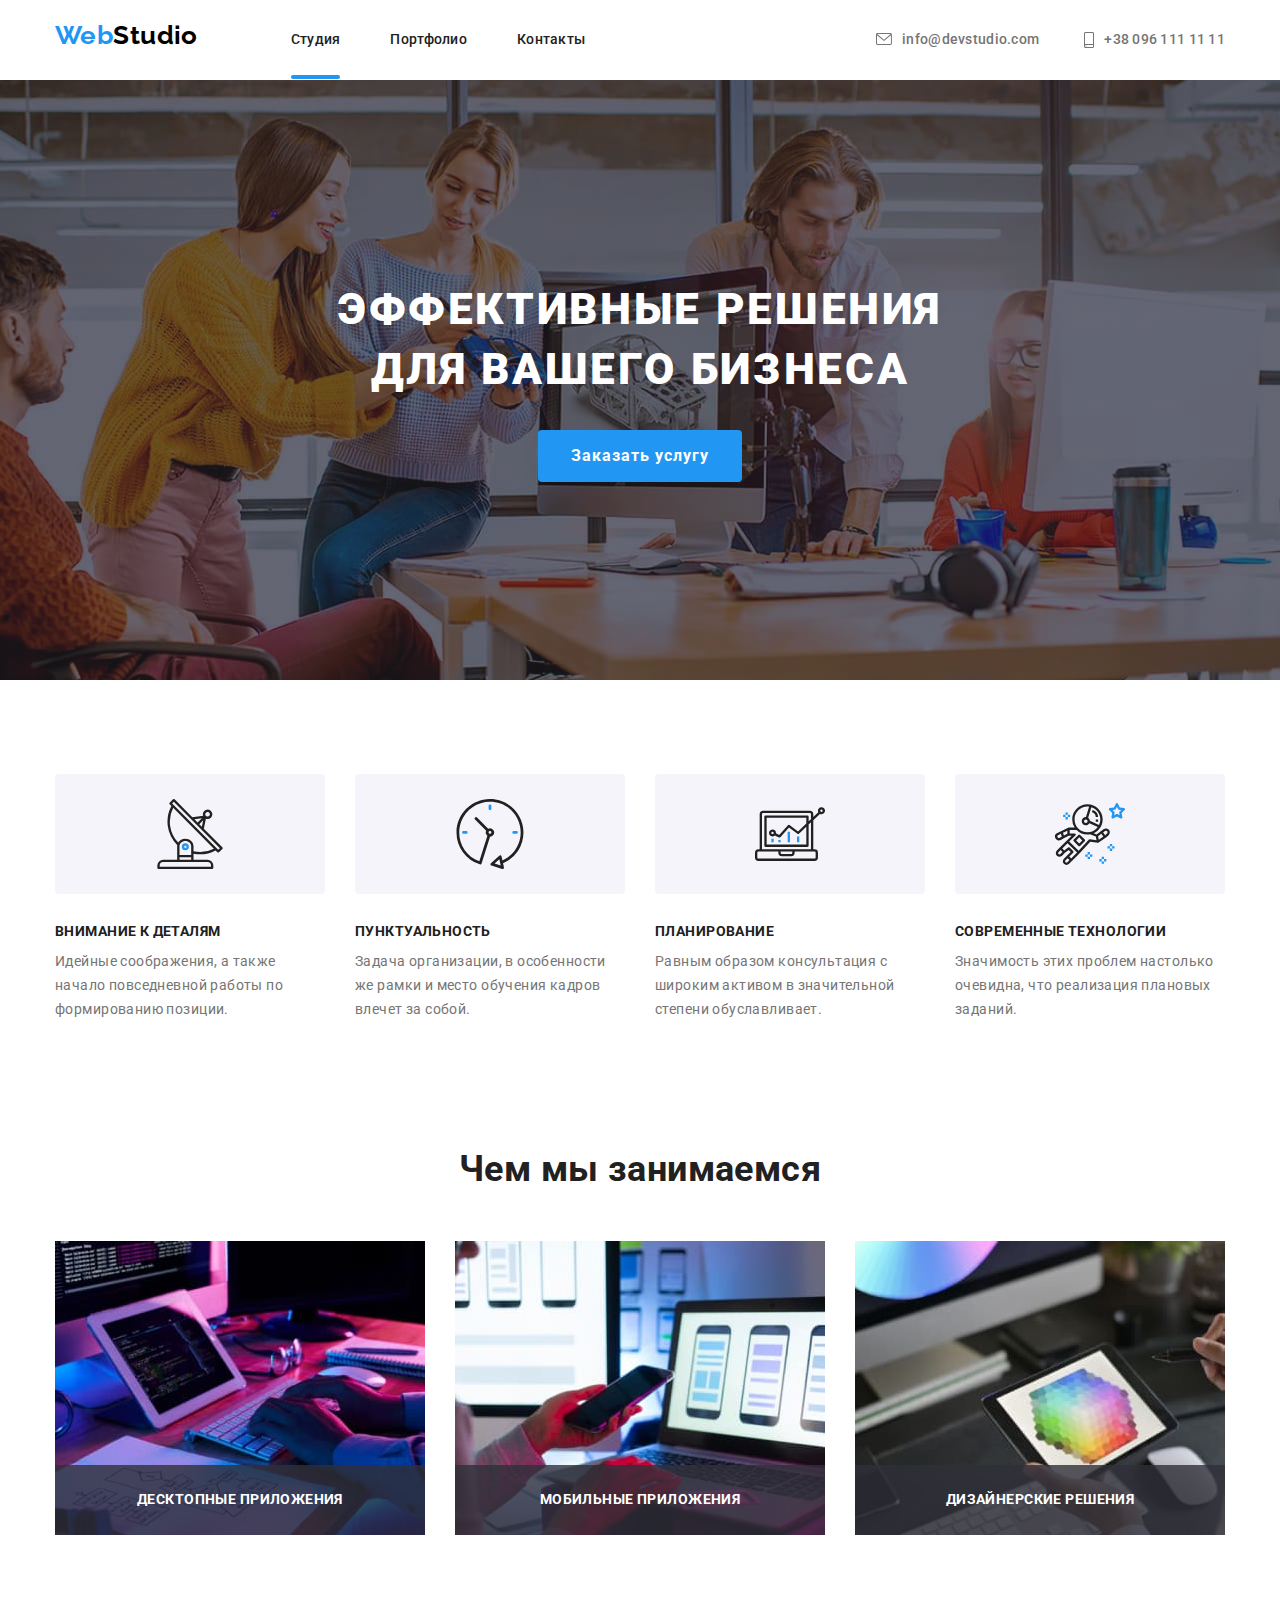
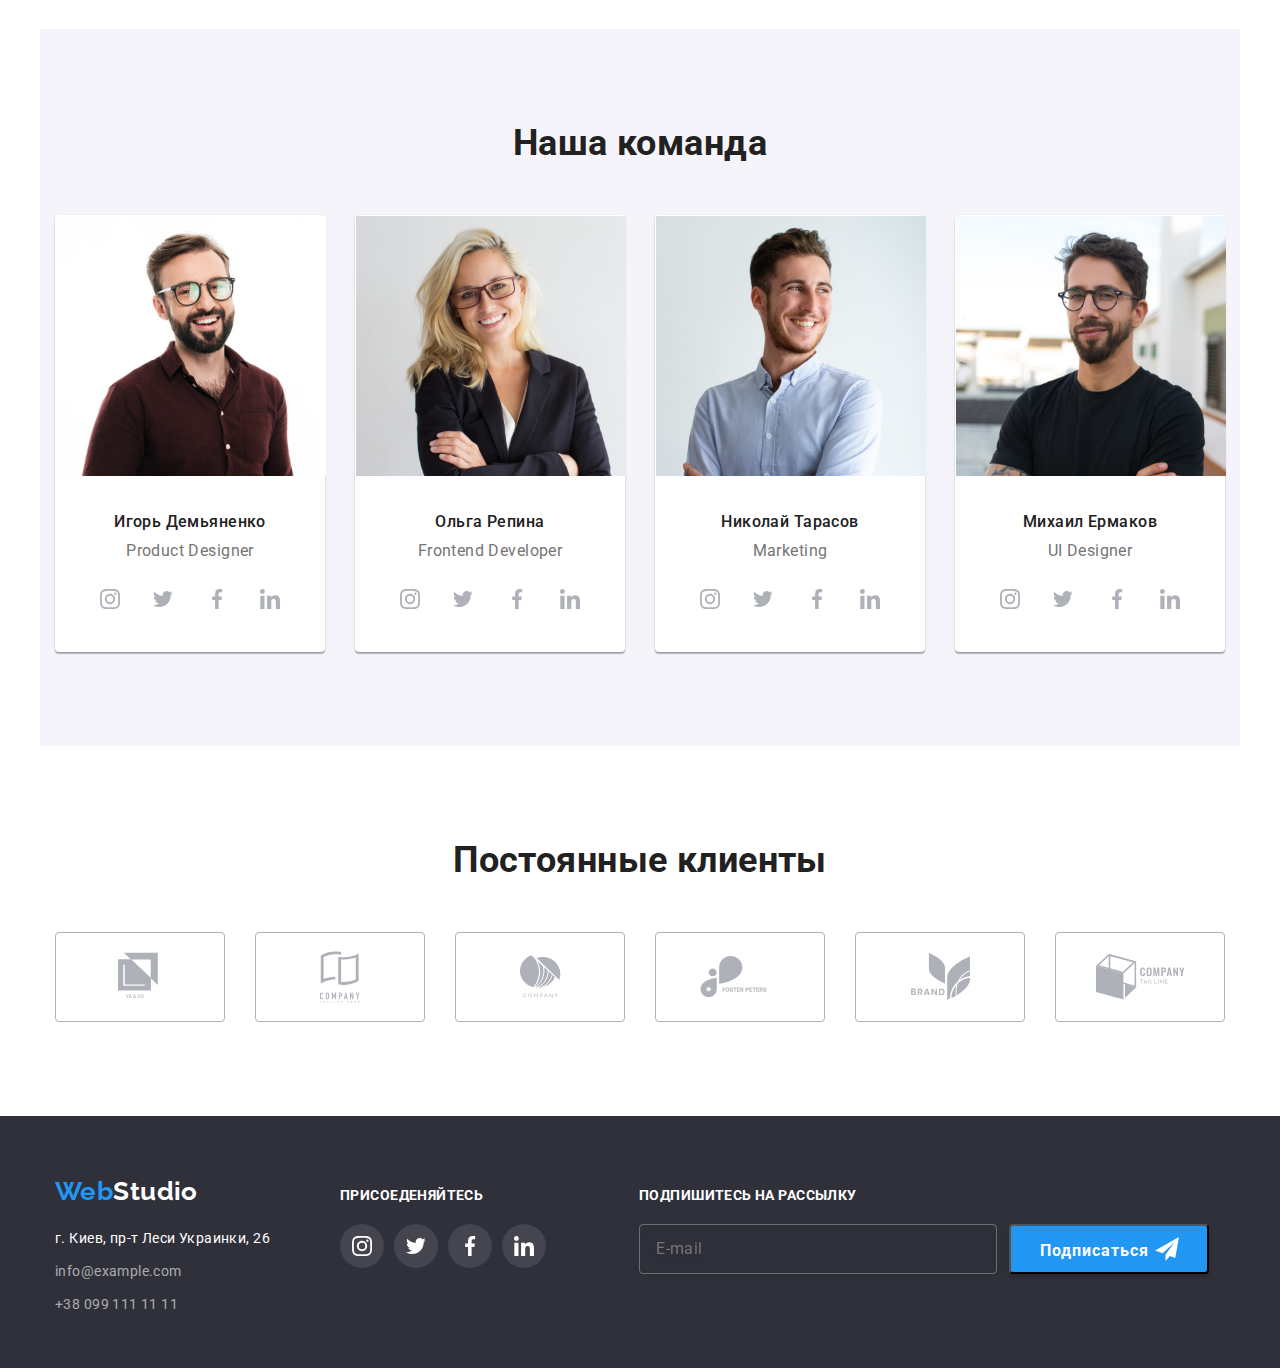
==== index.html @ 0f3ccbfe "сделал модалку" ====
<!DOCTYPE html>
<html lang="ru">
<head>
    <meta charset="UTF-8">
    <meta name="viewport" content="width=device-width, initial-scale=1.0">
    <title>WebStudio</title>
    <link rel="stylesheet" 
    href="https://cdnjs.cloudflare.com/ajax/libs/modern-normalize/1.0.0/modern-normalize.min.css">
    <link rel="preconnect" href="https://fonts.gstatic.com">
    <link href="https://fonts.googleapis.com/css2?family=Raleway:wght@700&family=Roboto:wght@400;500;700;900&display=swap"
        rel="stylesheet">
    <link rel="stylesheet" href="./css/main.css">
</head>
<body>



    <header>
        <!--==================================Название компании==================================-->
        <div class="container top">
            <nav class="navigation">
                <a class="logo logo--header" href=""><span class="logo--blue-part">Web</span>Studio</a>
                <ul class="navigation__list list">
                    <li class="navigation__items">
                        <a class="navigation__link current line-position" href="">Студия</a>
                    </li>
                    <li class="navigation__items">
                        <a class="navigation__link" href="./portfolio.html">Портфолио</a>
                    </li>
                    <li class="navigation__items">
                        <a class="navigation__link" href="">Контакты</a>
                    </li>
                </ul>
            </nav>
            <button class="navigation__button" type="button" data-menu-button >
                    <svg class="navigation__button-svg">
                        <use href="./images/sprite-opt.svg#icon-menu-buterbrod"></use>
                    </svg>
            </button>
            <ul class="contact list">
                <li class="contact__items" lang="en">
                    <a class="contact__link" href="mailto:info@devstudio.com">
                                    <svg class="icon-head-mail">
                                        <use href="./images/sprite-opt.svg#icon-mail"></use>
                                    </svg>
                                    info@devstudio.com                           
                    </a>
                </li>
                <li class="contact__items" >
                    <a class="contact__link" href="tel:+380961111111">
                        <svg class="icon-head-tel" >
                            <use href="./images/sprite-opt.svg#icon-smartphone"></use>
                        </svg>
                        +38 096 111 11 11
                    </a>
                </li>
            </ul>
        </div>
        <div class="mobile-menu " data-menu>
            <button class="mobile-menu__btn" type="button" data-menu-close >
                <svg class="mobile-menu__btn-svg">
                    <use href="./images/sprite-opt.svg#icon-close-mob-menu-btn"></use>
                </svg>
            </button>
            <ul class="mobile-menu__navigation list">
                <li class="mobile-menu__navigation-items">
                    <a href="" class="mobile-menu__navigation-link current">
                        Студия
                    </a>
                </li>
                <li class="mobile-menu__navigation-items">
                    <a href="./portfolio.html" class="mobile-menu__navigation-link ">
                        Портфолио
                    </a>
                </li>
                <li class="mobile-menu__navigation-items">
                    <a href="" class="mobile-menu__navigation-link ">
                        Контакты
                    </a>           
                </li>
            </ul>
            <ul class="mobile-menu__contact list">
                <li class="mobile-menu__contact-items " lang="en">
                    <a class="mobile-menu__contact-tel " href="tel:+380961111111">
                        +38 096 111 11 11
                    </a>
                    
                </li>
                <li class="mobile-menu__contact-items">
                    <a class="mobile-menu__contact-mail" href="mailto:info@devstudio.com">
                        info@devstudio.com
                    </a>
                </li>
            </ul>
            <ul class="mobile-menu__soclist list">
                <li class="mobile-menu__soclist-items"><a href="" class="mobile-menu__soclink" lang="en">
                    Instagram
                </a></li>
                <li class="mobile-menu__soclist-items"><a href="" class="mobile-menu__soclink" lang="en">
                    Twitter
                </a></li>
                <li class="mobile-menu__soclist-items"><a href="" class="mobile-menu__soclink" lang="en">
                    Facebook
                </a></li>
                <li class="mobile-menu__soclist-items"><a href="" class="mobile-menu__soclink" lang="en">
                    LinkedIn
                </a></li>
            </ul>

        </div>
    </header>


    <main>


        <!-- ==================================hero============================================== -->
        <section class="hero hero__bg-img">
            <h1 class="hero__title">Эффективные решения<br /> для вашего бизнеса</h1>
            <button class="hero__button" type="button" data-modal-open>Заказать услугу</button>
        </section>
        
        <!--==================================Значимость==========================================-->
        <section class="comandspecifications">
            <h2 class="visually-hidden">Личне качества нашей команды</h2>
            <div class="container">
                <ul class="list comandspecifications__list">
                    <li class="comandspecifications__li">
                        <div class="specifications-allimg">
                            <svg class="icon-specifications-antenna" width="70px" height="70px">
                                <use href="./images/sprite-opt.svg#icon-specifications-antenna"></use>
                            </svg>
                        </div>
                        <h3 class="comandspecifications__title">Внимание к деталям</h3>
                        <p class="comandspecifications__text">
                            Идейные соображения, а также начало повседневной
                            работы по формированию позиции.
                        </p>
                    </li>
                    <li class="comandspecifications__li">
                        <div class="specifications-allimg">
                            <svg class="icon-specifications-clock" width="70px" height="70px">
                                <use href="./images/sprite-opt.svg#icon-specifications-clock"></use>
                            </svg>
                        </div>
                        <h3 class="comandspecifications__title">Пунктуальность</h3>
                        <p class="comandspecifications__text">Задача организации, в особенности же рамки и
                            место обучения кадров влечет за собой.
                        </p>
                    </li>
                    <li class="comandspecifications__li">
                        <div class="specifications-allimg">
                            <svg class="icon-specifications-diagram" width="70px" height="70px">
                                <use href="./images/sprite-opt.svg#icon-specifications-diagram"></use>
                            </svg>
                        </div>
                        <h3 class="comandspecifications__title">Планирование</h3>
                        <p class="comandspecifications__text">Равным образом консультация с широким активом в
                            значительной степени обуславливает.
                        </p>
                    </li>
                    <li class="comandspecifications__li">
                        <div class="specifications-allimg">
                            <svg class="icon-specifications-astronaut" width="70px" height="70px">
                                <use href="./images/sprite-opt.svg#icon-specifications-astronaut"></use>
                            </svg>
                        </div>
                        <h3 class="comandspecifications__title">Современные технологии</h3>
                        <p class="comandspecifications__text">Значимость этих проблем настолько очевидна,
                            что реализация плановых заданий.
                        </p>
                    </li>
                   
                </ul>
           </div>
        </section>




        <!-- ==================================Чем мы занимаемся ==================================-->
        <section class="workspace">
            <div class="container">
                <h2 class="workspace__title">Чем мы занимаемся</h2>
                
                <ul class="list workspace__posters-list">
                    <li class="workspace__posters-items">
                        <div class="workspace__posters-card">
                            <img src="./images/coding.jpg" title="создаем код" alt="создаем код" width="370" height="294">
                            <p class="workspace__text">Десктопные приложения</p>
                        </div>
                    </li>
                    <li class="workspace__posters-items">               
                        <div class="workspace__posters-card">
                            <img src="./images/adaptiveLayOut.jpg" title="адаптивная верстка" alt="адаптивная верстка" width="370" height="294">
                            <p class="workspace__text">Мобильные приложения</p>
                        </div>
                                           
                    </li>
                    <li class="workspace__posters-items">
                        <div class="workspace__posters-card">
                            <img src="./images/box.jpg" title="создание веб-приложений" alt="создание веб-приложений" width="370" height="294">
                            <p class="workspace__text">Дизайнерские решения</p>
                        </div>
                    </li>  
                    
                                    
                </ul>
            </div>
        </section>




       
        <!--============================== Наша команда ===================================-->
        <section class="ourcomand"> 
                <div class="container">
                    <h2 class="ourcomand__title">Наша команда</h2>
                
                    <ul class="list ourcomand__list">
                        <li class="ourcomand__items">
                            <img class="ourcomand__img" src="./images/IgorDemianenko.jpg" alt="Игорь Демьяненко">
                            <div class="ourcomand__alltext">
                                <h3 class="ourcomand__name">Игорь Демьяненко</h3>
                                <p class="ourcomand__specialization" lang="en">Product Designer</p> 

                                <ul class="social-icons__list list">
                                    <li class="social-icons__item">
                                        <a href="#" class="social-icons__link" aria-label="инстаграм">
                                            <svg class="social-icons__svg" width="20px" height="20px">
                                                <use href="./images/sprite-opt.svg#icon-instagram"></use>
                                            </svg>
                                        </a>
                                    </li>
                                    <li class="social-icons__item">
                                        <a href="#" class="social-icons__link" aria-label="твиттер">
                                            <svg class="social-icons__svg" width="20px" height="20px">
                                                <use href="./images/sprite-opt.svg#icon-twitter"></use>
                                            </svg>
                                        </a>
                                    </li>
                                    <li class="social-icons__item">
                                        <a href="#" class="social-icons__link" aria-label="фейсбук">
                                            <svg class="social-icons__svg" width="20px" height="20px">
                                                <use href="./images/sprite-opt.svg#icon-facebook"></use>
                                            </svg>
                                        </a>
                                    </li>
                                    <li class="social-icons__item">
                                        <a href="#" class="social-icons__link" aria-label="линкедин">
                                            <svg class="social-icons__svg" width="20px" height="20px">
                                                <use href="./images/sprite-opt.svg#icon-linkedin"></use>
                                            </svg>
                                        </a>
                                    </li>
                                </ul>
                            </div>
                        </li>
                        <li class="ourcomand__items">
                            <img class="ourcomand__img" src="./images/OlgaRepina.jpg" alt="Ольга Репина" >
                            <div class="ourcomand__alltext">
                                <h3 class="ourcomand__name">Ольга Репина</h3>
                                <p class="ourcomand__specialization" lang="en">Frontend Developer</p>
                                <ul class="social-icons__list list">
                                    <li class="social-icons__item">
                                        <a href="#" class="social-icons__link" aria-label="инстаграм">
                                            <svg class="social-icons__svg" width="20px" height="20px">
                                                <use href="./images/sprite-opt.svg#icon-instagram"></use>
                                            </svg>
                                        </a>
                                    </li>
                                    <li class="social-icons__item">
                                        <a href="#" class="social-icons__link" aria-label="твиттер">
                                            <svg class="social-icons__svg" width="20px" height="20px">
                                                <use href="./images/sprite-opt.svg#icon-twitter"></use>
                                            </svg>
                                        </a>
                                    </li>
                                    <li class="social-icons__item">
                                        <a href="#" class="social-icons__link" aria-label="фейсбук">
                                            <svg class="social-icons__svg" width="20px" height="20px">
                                                <use href="./images/sprite-opt.svg#icon-facebook"></use>
                                            </svg>
                                        </a>
                                    </li>
                                    <li class="social-icons__item">
                                        <a href="#" class="social-icons__link" aria-label="линкедин">
                                            <svg class="social-icons__svg" width="20px" height="20px">
                                                <use href="./images/sprite-opt.svg#icon-linkedin"></use>
                                            </svg>
                                        </a>
                                    </li>
                                </ul>
                            </div>
                        </li>
                        <li class="ourcomand__items">
                            <img class="ourcomand__img" src="./images/NikTarasov.jpg" alt="Николай Тарасов" >
                            <div class="ourcomand__alltext">
                                <h3 class="ourcomand__name">Николай Тарасов</h3>
                                <p class="ourcomand__specialization" lang="en">Marketing</p>
                                <ul class="social-icons__list list">
                                    <li class="social-icons__item">
                                        <a href="#" class="social-icons__link" aria-label="инстаграм">
                                            <svg class="social-icons__svg" width="20px" height="20px">
                                                <use href="./images/sprite-opt.svg#icon-instagram"></use>
                                            </svg>
                                        </a>
                                    </li>
                                    <li class="social-icons__item">
                                        <a href="#" class="social-icons__link" aria-label="твиттер">
                                            <svg class="social-icons__svg" width="20px" height="20px">
                                                <use href="./images/sprite-opt.svg#icon-twitter"></use>
                                            </svg>
                                        </a>
                                    </li>
                                    <li class="social-icons__item">
                                        <a href="#" class="social-icons__link" aria-label="фейсбук">
                                            <svg class="social-icons__svg" width="20px" height="20px">
                                                <use href="./images/sprite-opt.svg#icon-facebook"></use>
                                            </svg>
                                        </a>
                                    </li>
                                    <li class="social-icons__item">
                                        <a href="#" class="social-icons__link" aria-label="линкедин">
                                            <svg class="social-icons__svg" width="20px" height="20px">
                                                <use href="./images/sprite-opt.svg#icon-linkedin"></use>
                                            </svg>
                                        </a>
                                    </li>
                                </ul>
                            </div>
                        </li>
                        <li class="ourcomand__items">
                            <img class="ourcomand__img" src="./images/mihaErmakov.jpg" alt="Михаил Ермаков" >
                            <div class="ourcomand__alltext">
                                <h3 class="ourcomand__name">Михаил Ермаков</h3>
                                <p class="ourcomand__specialization" lang="en">UI Designer</p>
                                <ul class="social-icons__list list">
                                    <li class="social-icons__item">
                                        <a href="#" class="social-icons__link" aria-label="инстаграм">
                                            <svg class="social-icons__svg" width="20px" height="20px">
                                                <use href="./images/sprite-opt.svg#icon-instagram"></use>
                                            </svg>
                                        </a>
                                    </li>
                                    <li class="social-icons__item">
                                        <a href="#" class="social-icons__link" aria-label="твиттер">
                                            <svg class="social-icons__svg" width="20px" height="20px">
                                                <use href="./images/sprite-opt.svg#icon-twitter"></use>
                                            </svg>
                                        </a>
                                    </li>
                                    <li class="social-icons__item">
                                        <a href="#" class="social-icons__link" aria-label="фейсбук">
                                            <svg class="social-icons__svg" width="20px" height="20px">
                                                <use href="./images/sprite-opt.svg#icon-facebook"></use>
                                            </svg>
                                        </a>
                                    </li>
                                    <li class="social-icons__item">
                                        <a href="#" class="social-icons__link" aria-label="линкедин">
                                            <svg class="social-icons__svg" width="20px" height="20px">
                                                <use href="./images/sprite-opt.svg#icon-linkedin"></use>
                                            </svg>
                                        </a>
                                    </li>
                                </ul>
                            </div>
                        </li>                     
                    </ul>
                </div>            
        </section>


        <!--=============================== Наши клиенты =====================================-->
        <section class="client">
            <div class="container">
                <h2 class="client__title">Постоянные клиенты</h2>
                <ul class="client__list list">
                    <li class="client__list-items">
                        <a href="#" class="client__link">
                            <svg class="icon-company yaico all-company-icon">
                                <use href="./images/sprite-opt.svg#icon-company-yaico"></use>
                            </svg>
                        </a>
                    </li>
                    <li class="client__list-items">
                        <a href="#" class="client__link">
                            <svg class="icon-company company-second-left all-company-icon">
                                <use href="./images/sprite-opt.svg#icon-company-second-left"></use>
                            </svg>
                        </a>
                    </li>
                    <li class="client__list-items">
                        <a href="#" class="client__link">
                            <svg class="icon-company company-circle all-company-icon">
                                <use href="./images/sprite-opt.svg#icon-company-circle"></use>
                            </svg>
                        </a>
                    </li>
                    <li class="client__list-items">
                        <a href="#" class="client__link">
                            <svg class="icon-company company-foster-peters all-company-icon">
                                <use href="./images/sprite-opt.svg#icon-company-foster-peters"></use>
                            </svg>
                        </a>
                    </li>
                    <li class="client__list-items">
                        <a href="#" class="client__link">
                            <svg class="icon-company company-brand all-company-icon">
                                <use href="./images/sprite-opt.svg#icon-company-brand"></use>
                            </svg>
                        </a>
                    </li>
                    <li class="client__list-items">
                        <a href="#" class="client__link">
                            <svg class="icon-company company-tagline all-company-icon">
                                <use href="./images/sprite-opt.svg#icon-company-tagline"></use>
                            </svg>
                        </a>
                    </li>
                </ul>
            </div>
        </section>
    </main>


    <!-- ======================================Футер с контактной информацией ======================-->
    <footer class="footer">
        <div class="container footer--double-box">
            <div class="footer__contact-info">
                <a class="logo logo--footer" href=""><span class="logo--blue-part">Web</span>Studio</a> 
                 <address class="downaddress">
                    <p class="footer__address">
                        г. Киев, пр-т Леси Украинки, 26
                    </p>
                    <a class="footer__contact footer__contact--mail" href="mailto:info@example.com">info@example.com</a> <br />
                    <a class="footer__contact" href="tel:+380991111111">+38 099 111 11 11</a>
                </address>
            </div>
            <div class="conection__box">
                <p class="conection__text">Присоеденяйтесь</p>
                <ul class="social-icons__list list">
                    <li class="social-icons__item fone">
                        <a href="#" class="social-icons__link" aria-label="инстаграм">
                            <svg class="social-icons__svg footer__icons" width="20px" height="20px">
                                <use href="./images/sprite-opt.svg#icon-instagram"></use>
                            </svg>
                        </a>
                    </li>
                    <li class="social-icons__item fone">
                        <a href="#" class="social-icons__link" aria-label="твиттер">
                            <svg class="social-icons__svg footer__icons" width="20px" height="20px">
                                <use href="./images/sprite-opt.svg#icon-twitter"></use>
                            </svg>
                        </a>
                    </li>
                    <li class="social-icons__item fone">
                        <a href="#" class="social-icons__link" aria-label="фейсбук">
                            <svg class="social-icons__svg footer__icons" width="20px" height="20px">
                                <use href="./images/sprite-opt.svg#icon-facebook"></use>
                            </svg>
                        </a>
                    </li>
                    <li class="social-icons__item fone">
                        <a href="#" class="social-icons__link " aria-label="линкедин">
                            <svg class="social-icons__svg footer__icons" width="20px" height="20px">
                                <use href="./images/sprite-opt.svg#icon-linkedin"></use>
                            </svg>
                        </a>
                    </li>
                </ul>
            </div>
            <form class="footer__form">
                <b class="footer__form-text">Подпишитесь на рассылку</b>
                <div class="footer__feedback">
                    <input class="footer__feedback-input" type="email" name="feedback-email" placeholder="E-mail">  
                    <button class="footer__feedback-btn" type="submit">
                        Подписаться
                        <svg class="footer__feedback-icon" width="24px" height="24px">
                            <use href="./images/sprite-opt.svg#icon-telegram"></use>
                        </svg>
                    </button>      
                </div>
            </form>
        </div>
    </footer>
    



    <!-- ===========================================Модальное окно============================== -->
    <div class="backdrop is-hidden" data-modal>
        <div class="modal">
            <button type="button" class="modal__closes-btn" data-modal-close>
                <svg class="close-btn-svg" width="11px" height="11px">
                    <use href="./images/sprite-opt.svg#icon-cross"></use>
                </svg>
            </button>

            <form>
                <div class="form-field">
                    <b class="form-field__text">Оставьте свои данные, мы вам перезвоним</b>
                    <label class="user-name-label">
                        <span class="form-field__name">Имя</span>
                        <span class="user-field">
                            <input type="text" name="user-name" class="form-field__input" required>
                            <svg class="form-field__icon" width="18px" height="18px">
                                <use href="./images/sprite-opt.svg#icon-person-black"></use>
                            </svg>
                        </span>
                    </label>

                    <label class="user-tel-label">
                        <span class="form-field__name">Телефон</span>
                        <span class="user-field">
                            <input type="tel" name="user-tel" class="form-field__input" required>
                            <svg class="form-field__icon" width="18px" height="18px">
                                <use href="./images/sprite-opt.svg#icon-phone-black"></use>
                            </svg>
        
                        </span>
                    </label>
                    <label class="user-tel-label">
                        <span class="form-field__name">Почта</span>
                        <span class="user-field">
                            <input type="tel" name="user-tel" class="form-field__input" required>
                            <svg class="form-field__icon" width="18px" height="18px">
                                <use href="./images/sprite-opt.svg#icon-email-black"></use>
                            </svg>
                        </span>
                    </label>
                        

                    <label class="form-field__comments">
                        <span class="form-field__name">Комментарий</span>
                        <textarea class="form-field__comments-input" name="users-comment" placeholder="Введите текст"></textarea>
                    </label>
                    
                    
                    <input class="checkbox-input visually-hidden" type="checkbox" name="user-agreement" value="agree" id="user-agreement">
                    <label class="checkbox-label" for="user-agreement">
                            Соглашаюсь с рассылкой и принимаю 
                            <a class="forms-agreement-link" href="#">Условия договора</a>
                    </label>
                    
                    
                    <button class="forms-btn-submit"  type="submit">Отправить</button>
                </div>
                
            </form>
        </div>
    </div>


<script src="./js/modal.js"></script>
<script src="./js/mobile-menu.js"></script>
</body>
</html>
---- css/main.css ----
@charset "UTF-8";
:root {
  --main-bg-color: #ffffff;
  --main-color: #212121;
  --accent-color: #2196f3;
  --white-text: #ffffff;
  --gray-text: #757575;
  --black-color-logo: #000000;
  --button-bgc: #2196f3;
  --filters-bgc: #f5f4fa;
  --ourcomand-bgc: #f5f4fa;
  --hero-bgc: #2f303a;
  --footer-contact-bgc: rgba(255, 255, 255, 0.6);
  --footer-bgc: #2f303a;
  --footer-fone-socicone: rgba(255, 255, 255, 0.1);
  --main-color-socicon: #afb1b8;
  /* текстовые характеристики */
  --bold-weight: 700;
  --normal-weight: 400;
  --link-weight: 500;
}

.visually-hidden:not(:focus):not(:active),
input[type="checkbox"].visually-hidden,
input[type="radio"].visually-hidden {
  position: absolute;
  width: 1px;
  height: 1px;
  margin: -1px;
  border: 0;
  padding: 0;
  white-space: nowrap;
  clip-path: inset(100%);
  clip: rect(0 0 0 0);
  overflow: hidden;
}

h1,
h2,
h3,
h4,
h5,
h6 {
  margin-top: 0px;
  margin-bottom: 0px;
}

p {
  margin-top: 0px;
  margin-bottom: 0px;
}

ul,
ol {
  margin: 0;
  padding: 0;
}

img {
  display: block;
}

body {
  background-color: var(--main-bg-color);
  color: var(--main-color);
  font-family: "Roboto", sans-serif;
  font-size: 14px;
  line-height: 1.71;
  letter-spacing: 0.03em;
}

.list {
  margin: 0px;
  padding: 0px;
  list-style: none;
}

.container {
  width: 100%;
  margin-left: auto;
  margin-right: auto;
  padding-left: 15px;
  padding-right: 15px;
  /* outline: 1px solid red; */
}

@media screen and (min-width: 480px) {
  .container {
    width: 480px;
  }
}

@media screen and (min-width: 768px) {
  .container {
    width: 768px;
  }
}

@media screen and (min-width: 1200px) {
  .container {
    width: 1200px;
  }
}

.line-position::after {
  position: absolute;
  left: 0;
  bottom: 0;
  content: "";
  display: block;
  margin-top: 28px;
  width: 100%;
  height: 4px;
  background: var(--accent-color);
  border-radius: 2px;
}

/* логотип */
.logo {
  text-decoration: none;
  font-family: "Raleway", sans-serif;
  font-weight: var(--bold-weight);
  font-size: 24px;
  line-height: 1.16;
}

.logo--header {
  color: var(--black-color-logo);
}

@media screen and (min-width: 481px) and (max-width: 768px) {
  .navigation .logo--header:first-child {
    margin-right: 88px;
  }
}

@media screen and (min-width: 769px) {
  .logo {
    font-size: 26px;
    line-height: 1.19;
  }
  .navigation .logo--header:first-child {
    margin-right: 93px;
  }
}

.logo--footer {
  display: inline-block;
  color: var(--white-text);
  text-align: center;
  margin-bottom: 20px;
}

.logo--blue-part {
  color: var(--accent-color);
}

@media screen and (min-width: 481px) and (max-width: 768px) {
  .logo--footer {
    color: var(--white-text);
    display: inline-block;
    margin-bottom: 20px;
  }
}

@media screen and (min-width: 769px) {
  .logo--footer {
    color: var(--white-text);
    display: inline-block;
    margin-bottom: 20px;
  }
}

.social-icons__list {
  display: flex;
  justify-content: space-between;
}

.social-icons__link {
  display: flex;
  justify-content: center;
  align-items: center;
  width: 44px;
  height: 44px;
  border-radius: 50%;
  transition-property: background-color;
  transition-duration: 250ms;
  transition-timing-function: cubic-bezier(0.4, 0, 0.2, 1);
}

.social-icons__link:focus, .social-icons__link:hover {
  background-color: var(--accent-color);
}

.social-icons__svg {
  width: 20px;
  height: 20px;
  fill: var(--main-color-socicon);
  transition-property: fill;
  transition-duration: 250ms;
  transition-timing-function: cubic-bezier(0.4, 0, 0.2, 1);
}

.social-icons__link:hover .social-icons__svg,
.social-icons__link:focus .social-icons__svg {
  fill: var(--main-bg-color);
}

.footer__icons {
  fill: var(--white-text);
}

.top {
  display: flex;
}

.current {
  color: var(--accent-color);
}

@media screen and (max-width: 767px) {
  .navigation__list {
    display: none;
  }
  .contact {
    display: none;
  }
  .top {
    position: relative;
    display: flex;
    align-items: center;
    justify-content: space-between;
    max-height: 60px;
    padding-top: 16px;
    padding-bottom: 16px;
  }
  .navigation__button {
    padding: 12px 8px;
    background-color: transparent;
    border-color: transparent;
    fill: var(--black-color-logo);
    transition-property: fill;
    transition-duration: 250ms;
    transition-timing-function: cubic-bezier(0.4, 0, 0.2, 1);
  }
  .navigation__button:focus, .navigation__button:hover {
    fill: var(--accent-color);
    cursor: pointer;
    outline: none;
  }
  .navigation__button-svg {
    width: 24px;
    height: 16px;
  }
  .mobile-menu {
    position: absolute;
    width: 100%;
    height: 100%;
    max-width: 480px;
    overflow-x: scroll;
    top: 0;
    left: 50%;
    transform: translateX(-50%);
    transform: scale(0);
    padding: 48px 40px;
    background-color: var(--main-bg-color);
    transition: scale 250ms cubic-bezier(0.4, 0, 0.2, 1);
  }
  .mobile-menu.is-open {
    transform: translateX(-50%) scale(1);
  }
  .mobile-menu__btn {
    position: absolute;
    top: 10px;
    right: 15px;
    border: none;
    background-color: transparent;
    fill: var(--main-color);
    transition: fill 250ms cubic-bezier(0.4, 0, 0.2, 1);
  }
  .mobile-menu__btn:hover, .mobile-menu__btn:focus {
    fill: var(--accent-color);
    cursor: pointer;
    outline: none;
  }
  .mobile-menu__btn-svg {
    width: 40px;
    height: 40px;
  }
  .mobile-menu__navigation-items:not(:last-child) {
    margin-bottom: 32px;
  }
  .mobile-menu__navigation-items:last-child {
    margin-bottom: 302px;
  }
  .mobile-menu__navigation-link {
    color: var(--main-color);
    text-decoration: none;
    font-weight: var(--link-weight);
    font-size: 40px;
    line-height: 1.17;
    letter-spacing: 0.02em;
    transition: color 250ms cubic-bezier(0.4, 0, 0.2, 1);
  }
  .mobile-menu__navigation-link:focus, .mobile-menu__navigation-link:hover {
    color: var(--accent-color);
    outline: transparent;
    cursor: pointer;
  }
  .mobile-menu__contact-tel {
    color: var(--accent-color);
    text-decoration: none;
    font-size: 34px;
    line-height: 1.17;
    letter-spacing: 0.02em;
  }
  .mobile-menu__contact-mail {
    display: block;
    text-decoration: none;
    color: var(--gray-text);
    font-size: 24px;
    line-height: 1.16;
    letter-spacing: 0.02em;
  }
  .mobile-menu__contact-items:first-child {
    margin-bottom: 32px;
  }
  .mobile-menu__contact-items:last-child {
    margin-bottom: 64px;
  }
  .mobile-menu__soclist {
    display: flex;
    align-items: center;
    width: 357px;
  }
  .mobile-menu__soclist-items {
    display: flex;
    align-items: center;
  }
  .mobile-menu__soclist-items:not(:last-child)::after {
    display: block;
    content: "";
    width: 22px;
    height: 0;
    padding-right: 10px;
    border: 1px solid rgba(33, 33, 33, 0.2);
    transform: rotate(90deg);
  }
  .mobile-menu__soclink {
    text-decoration: none;
    color: var(--accent-color);
    font-size: 18px;
    line-height: 1.22;
    letter-spacing: 0.02em;
  }
}

@media screen and (min-width: 768px) {
  .navigation__button {
    display: none;
  }
  .mobile-menu {
    display: none;
  }
  .top {
    align-items: center;
    max-height: 80px;
    padding-top: 26px;
    padding-bottom: 26px;
  }
  .border-top {
    border-bottom: 1px solid #ececec;
    border-bottom-width: 100%;
  }
  .navigation__list {
    display: flex;
    padding-top: 32px;
    padding-bottom: 32px;
  }
  .navigation {
    display: flex;
    justify-content: space-between;
    align-items: baseline;
  }
  /* навигация по сайту */
  .navigation__link--menu {
    display: none;
  }
  .navigation__list .navigation__items:not(:last-child) {
    margin-right: 50px;
  }
  .navigation__link {
    position: relative;
    color: var(--main-color);
    text-decoration: none;
    font-weight: var(--link-weight);
    font-size: 14px;
    line-height: 1.14;
    letter-spacing: 0.02em;
    padding-bottom: 32px;
    padding-top: 32px;
    transition-property: color;
    transition-duration: 250ms;
    transition-timing-function: cubic-bezier(0.4, 0, 0.2, 1);
  }
  .navigation .navigation__link:hover,
  .navigation .navigation__link:focus {
    color: var(--accent-color);
  }
  /* контактная информация хедер*/
  .contact .contact__link:hover,
  .contact .contact__link:focus {
    color: var(--accent-color);
  }
  .top .contact:last-child {
    margin-left: auto;
  }
  .contact__items:not(:last-child) {
    margin-bottom: 10px;
  }
  .contact__link {
    display: flex;
    align-items: center;
    color: var(--gray-text);
    text-decoration: none;
    font-weight: var(--link-weight);
    font-size: 12px;
    line-height: 1.16;
    letter-spacing: 0.02em;
    transition-property: color;
    transition-duration: 250ms;
    transition-timing-function: cubic-bezier(0.4, 0, 0.2, 1);
  }
  .icon-head-mail {
    width: 14px;
    height: 10px;
    margin-right: 8px;
    fill: currentColor;
  }
  .icon-head-tel {
    width: 10px;
    height: 14px;
    margin-right: 8px;
    fill: currentColor;
  }
}

@media screen and (min-width: 1200px) {
  .top {
    max-height: 80px;
    padding-top: 24px;
    padding-bottom: 25px;
  }
  .top .contact:last-child {
    margin-left: auto;
    padding-top: 32px;
    padding-bottom: 32px;
  }
  .border-top {
    border-bottom: 1px solid #ececec;
    border-bottom-width: 100%;
  }
  .navigation {
    display: flex;
  }
  .navigation__list {
    display: flex;
  }
  /* навигация по сайту */
  .navigation__link--menu {
    display: none;
  }
  .navigation__items {
    position: relative;
    padding-top: 32px;
    padding-bottom: 32px;
  }
  .navigation__list .navigation__items:not(:last-child) {
    margin-right: 50px;
  }
  .navigation__link {
    color: var(--main-color);
    text-decoration: none;
    font-weight: var(--link-weight);
    font-size: 14px;
    line-height: 1.14;
    letter-spacing: 0.02em;
    padding-bottom: 32px;
    padding-top: 32px;
    transition-property: color;
    transition-duration: 250ms;
    transition-timing-function: cubic-bezier(0.4, 0, 0.2, 1);
  }
  .navigation .navigation__link:hover,
  .navigation .navigation__link:focus {
    color: var(--accent-color);
  }
  /* контактная информация хедер*/
  .contact {
    display: flex;
    align-items: center;
    padding-top: 32px;
    padding-bottom: 32px;
  }
  .contact .contact__items:not(:last-child) {
    margin-right: 45px;
    margin-bottom: 0px;
  }
  .contact .contact__link:hover,
  .contact .contact__link:focus {
    color: var(--accent-color);
  }
  .contact__link {
    display: flex;
    align-items: center;
    color: var(--gray-text);
    text-decoration: none;
    font-weight: var(--link-weight);
    font-size: 14px;
    line-height: 1.14;
    letter-spacing: 0.02em;
    padding-top: 32px;
    padding-bottom: 32px;
    transition-property: color;
    transition-duration: 250ms;
    transition-timing-function: cubic-bezier(0.4, 0, 0.2, 1);
  }
  .icon-head-mail {
    width: 16px;
    height: 12px;
    margin-right: 10px;
    fill: currentColor;
  }
  .icon-head-tel {
    width: 10px;
    height: 16px;
    margin-right: 10px;
    fill: currentColor;
  }
}

.hero {
  background-color: var(--hero-bgc);
  width: 100%;
  text-align: center;
}

.hero__bg-img {
  background-repeat: no-repeat;
  background-size: cover;
  background-position: center;
  margin: 0 auto;
}

.hero__title {
  color: var(--white-text);
  font-weight: 900;
  text-transform: uppercase;
  margin-bottom: 30px;
}

.hero__button {
  display: inline-block;
  min-width: 200px;
  padding: 10px 32px;
  border-radius: 4px;
  border: 1px solid transparent;
  background-color: var(--button-bgc);
  color: var(--white-text);
  font-weight: var(--bold-weight);
  font-size: 16px;
  line-height: 1.87;
  letter-spacing: 0.06em;
  text-align: center;
}

@media screen and (max-width: 767px) {
  .hero {
    padding-top: 118px;
    padding-bottom: 118px;
    height: 400px;
  }
  .hero__bg-img {
    background-image: linear-gradient(to right, rgba(47, 48, 58, 0.4), rgba(47, 48, 58, 0.4)), url("../images/mobile-img/hero-mob-fone@1x.jpg");
  }
}

@media screen and (max-width: 767px) and (min-device-pixel-ratio: 2), screen and (max-width: 767px) and (min-resolution: 192dpi), screen and (max-width: 767px) and (min-resolution: 2dppx) {
  .hero__bg-img {
    background-image: linear-gradient(to right, rgba(47, 48, 58, 0.4), rgba(47, 48, 58, 0.4)), url("../images/mobile-img/hero-mob-fone@2x.jpg");
  }
}

@media screen and (max-width: 767px) {
  .hero__title {
    font-size: 26px;
    line-height: 1.61;
    letter-spacing: 0.06em;
  }
}

@media screen and (min-width: 768px) {
  .hero {
    padding-top: 118px;
    padding-bottom: 118px;
    height: 400px;
  }
  .hero__bg-img {
    background-image: linear-gradient(to right, rgba(47, 48, 58, 0.4), rgba(47, 48, 58, 0.4)), url("../images/tablet-img/hero-tablet-fone@1x.jpg");
  }
}

@media screen and (min-width: 768px) and (min-device-pixel-ratio: 2), screen and (min-width: 768px) and (min-resolution: 192dpi), screen and (min-width: 768px) and (min-resolution: 2dppx) {
  .hero__bg-img {
    background-image: linear-gradient(to right, rgba(47, 48, 58, 0.4), rgba(47, 48, 58, 0.4)), url("../images/tablet-img/hero-tablet-fone@2x.jpg");
  }
}

@media screen and (min-width: 768px) {
  .hero__title {
    font-size: 26px;
    line-height: 1.62;
    letter-spacing: 0.06em;
  }
}

@media screen and (min-width: 1200px) {
  .hero {
    padding-top: 200px;
    padding-bottom: 200px;
    height: 600px;
  }
  .hero__bg-img {
    background-image: linear-gradient(to right, rgba(47, 48, 58, 0.4), rgba(47, 48, 58, 0.4)), url("../images/hero-desktop-fone@1x.jpg");
  }
}

@media screen and (min-width: 1200px) and (min-device-pixel-ratio: 2), screen and (min-width: 1200px) and (min-resolution: 192dpi), screen and (min-width: 1200px) and (min-resolution: 2dppx) {
  .hero__bg-img {
    background-image: linear-gradient(to right, rgba(47, 48, 58, 0.4), rgba(47, 48, 58, 0.4)), url("../images/hero-desktop-fone@2x.jpg");
  }
}

@media screen and (min-width: 1200px) {
  .hero__title {
    font-size: 44px;
    line-height: 1.36;
    letter-spacing: 0.06em;
  }
}

.specifications-allimg {
  display: flex;
  justify-content: center;
  align-items: center;
  width: 450px;
  height: 120px;
  background-color: var(--ourcomand-bgc);
  border-radius: 4px;
  margin-bottom: 30px;
}

.comandspecifications {
  padding-top: 60px;
  padding-bottom: 60px;
}

.comandspecifications__li:not(:last-child) {
  margin-bottom: 30px;
}

.comandspecifications__title {
  margin-bottom: 10px;
  text-align: center;
  font-weight: var(--bold-weight);
  font-size: 14px;
  line-height: 1.14;
  text-transform: uppercase;
}

.comandspecifications__text {
  color: var(--gray-text);
  font-weight: var(--normal-weight);
  font-size: 14px;
  line-height: 1.71;
}

@media screen and (min-width: 768px) {
  .specifications-allimg {
    display: flex;
    justify-content: center;
    align-items: center;
    width: 354px;
    height: 120px;
    background-color: var(--ourcomand-bgc);
    border-radius: 4px;
    margin-bottom: 30px;
  }
  .comandspecifications {
    padding-top: 60px;
    padding-bottom: 60px;
  }
  .comandspecifications__list {
    display: flex;
    flex-wrap: wrap;
    justify-content: space-between;
  }
  .comandspecifications__li {
    width: 354px;
    height: 251px;
  }
  .comandspecifications__li:not(:last-child) {
    margin-bottom: 30px;
  }
  .comandspecifications__title {
    margin-bottom: 10px;
    text-align: start;
    font-weight: var(--bold-weight);
    font-size: 14px;
    line-height: 1.14;
    text-transform: uppercase;
  }
  .comandspecifications__text {
    color: var(--gray-text);
    font-weight: var(--normal-weight);
    font-size: 14px;
    line-height: 1.71;
  }
}

@media screen and (min-width: 1200px) {
  .specifications-allimg {
    display: flex;
    justify-content: center;
    align-items: center;
    width: 270px;
    height: 120px;
    background-color: var(--ourcomand-bgc);
    border-radius: 4px;
    margin-bottom: 30px;
  }
  .comandspecifications {
    padding-top: 94px;
    padding-bottom: 94px;
  }
  .comandspecifications__list {
    display: flex;
    flex-wrap: wrap;
  }
  .comandspecifications__li {
    display: block;
    max-width: 270px;
    height: 251px;
    margin-right: 30px;
  }
  .comandspecifications__list .comandspecifications__li:nth-child(4n) {
    margin-right: 0px;
  }
  .comandspecifications__title {
    margin-bottom: 10px;
    font-weight: var(--bold-weight);
    font-size: 14px;
    line-height: 1.14;
    text-transform: uppercase;
  }
  .comandspecifications__text {
    color: var(--gray-text);
    font-weight: var(--normal-weight);
    font-size: 14px;
    line-height: 1.71;
  }
}

/* ==================================workspace=================================== */
@media screen and (max-width: 1200px) {
  .workspace {
    display: none;
  }
}

.workspace {
  padding-bottom: 94px;
}

.workspace__title {
  margin-bottom: 50px;
  font-weight: var(--bold-weight);
  font-size: 36px;
  line-height: 1.16;
  text-align: center;
}

.workspace__posters-list {
  display: flex;
  flex-wrap: wrap;
}

.workspace__posters-items {
  margin-right: 30px;
}

.workspace__posters-list .workspace__posters-items:nth-child(3n) {
  margin-right: 0px;
}

.workspace__posters-card {
  position: relative;
}

.workspace__text {
  position: absolute;
  width: 370px;
  height: 70px;
  left: 0;
  bottom: 0;
  padding-top: 27px;
  padding-bottom: 27px;
  padding-left: 15px;
  padding-right: 15px;
  font-weight: var(--bold-weight);
  line-height: 1.14;
  text-align: center;
  text-transform: uppercase;
  color: #ffffff;
  background: rgba(47, 48, 58, 0.8);
}

/* ==================наша команда=======================*/
.ourcomand {
  background-color: var(--ourcomand-bgc);
  padding-top: 60px;
  padding-bottom: 60px;
  width: 480px;
  margin-left: auto;
  margin-right: auto;
}

.ourcomand__title {
  font-weight: var(--bold-weight);
  text-align: center;
  font-size: 28px;
  line-height: 1.17px;
  margin-bottom: 30px;
}

.ourcomand__list {
  display: flex;
  flex-wrap: wrap;
}

.ourcomand__items {
  max-width: 450px;
  max-height: 622px;
  border: 1px solid transparent;
  border-radius: 4px;
  box-shadow: 0px 1px 3px rgba(0, 0, 0, 0.12), 0px 1px 1px rgba(0, 0, 0, 0.14), 0px 2px 1px rgba(0, 0, 0, 0.2);
  background-color: var(--main-bg-color);
}

.ourcomand__list .ourcomand__items:not(:last-child) {
  margin-bottom: 30px;
}

.ourcomand__img {
  width: 450px;
  height: 460px;
}

.ourcomand__alltext {
  text-align: center;
  padding-bottom: 24px;
  padding-top: 30px;
  padding-right: 122px;
  padding-left: 122px;
}

.ourcomand__name {
  font-weight: var(--link-weight);
  font-size: 16px;
  line-height: 1.18;
  margin-bottom: 10px;
}

.ourcomand__specialization {
  color: var(--gray-text);
  font-weight: var(--normal-weight);
  font-size: 16px;
  line-height: 1.18;
  margin-bottom: 16px;
}

@media screen and (min-width: 768px) {
  .ourcomand {
    width: 768px;
  }
  .ourcomand__title {
    font-weight: var(--bold-weight);
    text-align: center;
  }
  .ourcomand__list {
    display: flex;
    flex-wrap: wrap;
    justify-content: space-between;
  }
  .ourcomand__items {
    max-width: 354px;
    max-height: 536px;
    border: 1px solid transparent;
    border-radius: 4px;
    box-shadow: 0px 1px 3px rgba(0, 0, 0, 0.12), 0px 1px 1px rgba(0, 0, 0, 0.14), 0px 2px 1px rgba(0, 0, 0, 0.2);
    background-color: var(--main-bg-color);
  }
  .ourcomand__img {
    display: block;
    width: 354px;
    height: 374px;
  }
  .ourcomand__alltext {
    text-align: center;
    padding-bottom: 24px;
    padding-top: 30px;
    padding-right: 74px;
    padding-left: 74px;
  }
  .ourcomand__name {
    font-weight: var(--link-weight);
    font-size: 16px;
    line-height: 1.18;
    margin-bottom: 10px;
  }
  .ourcomand__specialization {
    color: var(--gray-text);
    font-weight: var(--normal-weight);
    font-size: 16px;
    line-height: 1.18;
    margin-bottom: 16px;
  }
}

@media screen and (min-width: 1200px) {
  .ourcomand {
    background-color: var(--ourcomand-bgc);
    padding-top: 94px;
    padding-bottom: 94px;
    min-width: 1200px;
  }
  .ourcomand__title {
    margin-bottom: 50px;
    font-weight: var(--bold-weight);
    font-size: 36px;
    line-height: 1.16;
    text-align: center;
  }
  .ourcomand__list {
    display: flex;
    flex-wrap: wrap;
    justify-content: space-between;
  }
  .ourcomand__items {
    width: 270px;
    border: 1px solid transparent;
    border-radius: 4px;
    box-shadow: 0px 1px 3px rgba(0, 0, 0, 0.12), 0px 1px 1px rgba(0, 0, 0, 0.14), 0px 2px 1px rgba(0, 0, 0, 0.2);
    background-color: var(--main-bg-color);
  }
  .ourcomand__list .ourcomand__items:not(:last-child) {
    margin-bottom: 0px;
  }
  .ourcomand__img {
    display: inline-block;
    width: 270px;
    height: 260px;
  }
  .ourcomand__alltext {
    text-align: center;
    padding-bottom: 30px;
    padding-top: 30px;
    padding-right: 32px;
    padding-left: 32px;
  }
  .ourcomand__name {
    font-weight: var(--link-weight);
    font-size: 16px;
    line-height: 1.18;
    margin-bottom: 10px;
  }
  .ourcomand__specialization {
    color: var(--gray-text);
    font-weight: var(--normal-weight);
    font-size: 16px;
    line-height: 1.18;
    margin-bottom: 16px;
  }
}

/*======================================= Наши клиенты======================== */
.client {
  padding-top: 60px;
  padding-bottom: 60px;
}

.client__title {
  font-style: normal;
  font-weight: var(--bold-weight);
  font-size: 28px;
  line-height: 1.17;
  text-align: center;
  margin-bottom: 30px;
}

.client__list {
  display: flex;
  flex-wrap: wrap;
  justify-content: space-between;
}

.client__link {
  display: flex;
  justify-content: center;
  align-items: center;
  width: 210px;
  height: 90px;
  border: 1px solid #afb1b8;
  border-radius: 4px;
  transition-property: border;
  transition-duration: 250ms;
  transition-timing-function: cubic-bezier(0.4, 0, 0.2, 1);
}

.client__link:focus, .client__link:hover {
  border: 1px solid var(--accent-color);
}

/*===================clients list===============*/
.yaico {
  width: 44px;
  height: 50px;
}

.company-second-left {
  width: 40px;
  height: 52px;
}

.company-circle {
  width: 41px;
  height: 43px;
}

.company-foster-peters {
  width: 80px;
  height: 42px;
}

.company-brand {
  width: 59px;
  height: 47px;
}

.company-tagline {
  width: 89px;
  height: 46px;
}

.all-company-icon {
  fill: var(--main-color-socicon);
  transition-property: fill;
  transition-duration: 250ms;
  transition-timing-function: cubic-bezier(0.4, 0, 0.2, 1);
}

.client__link:focus .all-company-icon,
.client__link:hover .all-company-icon {
  fill: var(--accent-color);
}

@media screen and (max-width: 449px) {
  .client__list-items:not(:last-child) {
    margin-bottom: 30px;
  }
}

@media screen and (max-width: 767px) {
  .client__list-items:not(:nth-last-child(-n + 2)) {
    margin-bottom: 30px;
  }
}

@media screen and (min-width: 768px) {
  .client__list-items:not(:nth-last-child(-n + 3)) {
    margin-bottom: 30px;
  }
  .client__link {
    width: 226px;
    height: 90px;
    border: 1px solid #afb1b8;
    border-radius: 4px;
  }
}

@media screen and (min-width: 1200px) {
  .client {
    padding-top: 94px;
    padding-bottom: 94px;
  }
  .client__title {
    font-style: normal;
    font-weight: var(--bold-weight);
    font-size: 36px;
    line-height: 1.16;
    text-align: center;
    margin-bottom: 50px;
  }
  .client__list {
    display: flex;
  }
  .client__list-items:not(:nth-last-child(-n + 3)) {
    margin-bottom: 0px;
  }
  .client__link {
    display: flex;
    justify-content: center;
    align-items: center;
    width: 170px;
    height: 90px;
    border: 1px solid #afb1b8;
    border-radius: 4px;
    transition-property: border;
    transition-duration: 250ms;
    transition-timing-function: cubic-bezier(0.4, 0, 0.2, 1);
  }
  .client__link:focus, .client__link:hover {
    border: 1px solid var(--accent-color);
  }
}

/* ========================================footer =========================================*/
.footer {
  background-color: var(--footer-bgc);
  min-width: 320px;
  margin-right: auto;
  margin-left: auto;
  padding-top: 60px;
  padding-bottom: 60px;
}

.footer--double-box {
  display: flex;
}

.footer__address {
  color: var(--white-text);
  font-style: normal;
  font-weight: var(--normal-weight);
  font-size: 14px;
  margin-bottom: 8px;
}

.footer__contact {
  display: inline-block;
  color: var(--footer-contact-bgc);
  text-decoration: none;
  font-style: normal;
  font-weight: var(--normal-weight);
  font-size: 14px;
}

.footer__contact--mail {
  margin-bottom: 8px;
}

.footer__form-text {
  display: block;
  margin-bottom: 20px;
  font-style: normal;
  line-height: 1.14;
  text-transform: uppercase;
  color: var(--white-text);
}

.conection__text {
  font-style: normal;
  font-weight: var(--bold-weight);
  font-size: 14px;
  line-height: 1.14;
  text-transform: uppercase;
  color: var(--white-text);
  margin-bottom: 20px;
}

.fone {
  background-color: var(--footer-fone-socicone);
  border-radius: 50%;
  width: 44px;
  height: 44px;
}

.fone:not(:last-child) {
  margin-right: 10px;
}

@media screen and (max-width: 767px) {
  .footer {
    height: 603px;
  }
  .footer--double-box {
    flex-direction: column;
    text-align: center;
    align-items: center;
  }
  .footer__address {
    margin-bottom: 8px;
  }
  .footer__contact {
    display: inline-block;
    color: var(--footer-contact-bgc);
    text-decoration: none;
    font-style: normal;
    font-weight: var(--normal-weight);
    font-size: 14px;
  }
  .footer__contact--mail {
    margin-bottom: 9px;
  }
  .conection__box {
    width: 206px;
    height: 80px;
    margin-top: 60px;
    margin-bottom: 60px;
  }
  .footer__feedback {
    display: flex;
    flex-direction: column;
    align-items: center;
  }
  .footer__feedback-input {
    font-family: Roboto, sans-serif;
    font-style: normal;
    font-weight: var(--normal-weight);
    font-size: 16px;
    line-height: 1.25;
    letter-spacing: 0.03em;
    color: rgba(255, 255, 255, 0.6);
    background-color: transparent;
    padding-left: 16px;
    padding-top: 15px;
    padding-bottom: 15px;
    width: 450px;
    height: 50px;
    margin-bottom: 20px;
    border: 1px solid rgba(255, 255, 255, 0.3);
    box-sizing: border-box;
    filter: drop-shadow(0px 4px 4px rgba(0, 0, 0, 0.15));
    border-radius: 4px;
    transition: border 250ms cubic-bezier(0.4, 0, 0.2, 1);
  }
  .footer__feedback-input:focus, .footer__feedback-input:hover {
    border: 1px solid var(--accent-color);
    outline: transparent;
  }
  .footer__feedback-btn {
    display: flex;
    justify-content: space-between;
    padding-top: 10px;
    padding-bottom: 10px;
    padding-left: 29px;
    padding-right: 28px;
    width: 200px;
    height: 50px;
    font-family: Roboto, sans-serif;
    font-style: normal;
    font-weight: var(--bold-weight);
    font-size: 16px;
    line-height: 1.87;
    letter-spacing: 0.06em;
    color: var(--white-text);
    background-color: var(--button-bgc);
    box-shadow: 0px 4px 4px rgba(0, 0, 0, 0.15);
    border-radius: 4px;
    cursor: pointer;
  }
  .footer__feedback-icon {
    align-self: center;
    width: 24px;
    height: 24px;
  }
}

@media screen and (min-width: 768px) and (max-width: 1199px) {
  .footer {
    height: 463px;
  }
  .footer--double-box {
    flex-wrap: wrap;
  }
  .footer .footer__contact-info {
    width: 294px;
    text-align: center;
    margin-right: 165px;
    margin-bottom: 60px;
  }
  .conection__box {
    width: 206px;
    height: 80px;
    text-align: center;
  }
  .footer__form {
    text-align: center;
    padding-left: 166px;
    padding-right: 152px;
  }
  .footer__feedback {
    display: flex;
    flex-direction: column;
    align-items: center;
  }
  .footer__feedback-input {
    font-family: Roboto, sans-serif;
    font-style: normal;
    font-weight: var(--normal-weight);
    font-size: 16px;
    line-height: 1.25;
    letter-spacing: 0.03em;
    color: rgba(255, 255, 255, 0.6);
    background-color: transparent;
    padding-left: 16px;
    padding-top: 15px;
    padding-bottom: 15px;
    width: 450px;
    height: 50px;
    margin-bottom: 20px;
    border: 1px solid rgba(255, 255, 255, 0.3);
    box-sizing: border-box;
    filter: drop-shadow(0px 4px 4px rgba(0, 0, 0, 0.15));
    border-radius: 4px;
    transition: border 250ms cubic-bezier(0.4, 0, 0.2, 1);
  }
  .footer__feedback-input:focus, .footer__feedback-input:hover {
    border: 1px solid var(--accent-color);
    outline: transparent;
  }
  .footer__feedback-btn {
    display: flex;
    justify-content: space-between;
    padding-top: 10px;
    padding-bottom: 10px;
    padding-left: 29px;
    padding-right: 28px;
    width: 200px;
    height: 50px;
    font-family: Roboto, sans-serif;
    font-style: normal;
    font-weight: var(--bold-weight);
    font-size: 16px;
    line-height: 1.87;
    letter-spacing: 0.06em;
    color: var(--white-text);
    background-color: var(--button-bgc);
    box-shadow: 0px 4px 4px rgba(0, 0, 0, 0.15);
    border-radius: 4px;
    cursor: pointer;
  }
  .footer__feedback-icon {
    align-self: center;
    width: 24px;
    height: 24px;
  }
}

@media screen and (min-width: 1200px) {
  .footer {
    background-color: var(--footer-bgc);
    height: 252px;
  }
  .footer--double-box {
    display: flex;
    align-items: baseline;
  }
  .footer__address {
    margin-bottom: 9px;
  }
  .footer__contact {
    display: inline-block;
    color: var(--footer-contact-bgc);
    text-decoration: none;
    font-style: normal;
    font-weight: var(--normal-weight);
    font-size: 14px;
  }
  .footer__contact--mail {
    margin-bottom: 9px;
  }
  .conection__box {
    display: flex;
    flex-direction: column;
    margin-left: 70px;
  }
  .conection__text {
    font-style: normal;
    font-weight: var(--bold-weight);
    font-size: 14px;
    line-height: 1.14;
    text-transform: uppercase;
    color: var(--white-text);
    margin-bottom: 20px;
  }
  .fone {
    background-color: var(--footer-fone-socicone);
    border-radius: 50%;
    width: 44px;
    height: 44px;
  }
  .fone:not(:last-child) {
    margin-right: 10px;
  }
  /* ==================footer-form================================= */
  .footer__form {
    display: flex;
    flex-direction: column;
    margin-left: 93px;
    width: 570px;
    height: 86px;
  }
  .footer__form-text {
    display: block;
    margin-bottom: 20px;
    font-style: normal;
    line-height: 1.14;
    text-transform: uppercase;
    color: var(--white-text);
  }
  .footer__feedback {
    display: flex;
    justify-content: space-between;
  }
  .footer__feedback-input {
    font-family: Roboto, sans-serif;
    font-style: normal;
    font-weight: var(--normal-weight);
    font-size: 16px;
    line-height: 1.25;
    letter-spacing: 0.03em;
    color: rgba(255, 255, 255, 0.6);
    background-color: transparent;
    padding-left: 16px;
    padding-top: 15px;
    padding-bottom: 15px;
    width: 358px;
    height: 50px;
    border: 1px solid rgba(255, 255, 255, 0.3);
    box-sizing: border-box;
    filter: drop-shadow(0px 4px 4px rgba(0, 0, 0, 0.15));
    border-radius: 4px;
    transition: border 250ms cubic-bezier(0.4, 0, 0.2, 1);
  }
  .footer__feedback-input:focus, .footer__feedback-input:hover {
    border: 1px solid var(--accent-color);
    outline: transparent;
  }
  .footer__feedback-btn {
    display: flex;
    justify-content: space-between;
    padding-top: 10px;
    padding-bottom: 10px;
    padding-left: 29px;
    padding-right: 28px;
    width: 200px;
    height: 50px;
    font-family: Roboto, sans-serif;
    font-style: normal;
    font-weight: var(--bold-weight);
    font-size: 16px;
    line-height: 1.87;
    letter-spacing: 0.06em;
    color: var(--white-text);
    background-color: var(--button-bgc);
    box-shadow: 0px 4px 4px rgba(0, 0, 0, 0.15);
    border-radius: 4px;
    cursor: pointer;
  }
  .footer__feedback-icon {
    align-self: center;
    width: 24px;
    height: 24px;
  }
}

/* ==================footer-form================================= */
/*.footer__form {
    display: flex;
    flex-direction: column;
    margin-left: 93px;
    width: 570px;
    height: 86px;
  }
  .footer__form-text {
    display: block;
    margin-bottom: 20px;

    font-style: normal;
    line-height: 1.14;
    text-transform: uppercase;
    color: var(--white-text);
  }

  .footer__feedback {
    display: flex;
    justify-content: space-between;
  }
  .footer__feedback-input {
    font-family: Roboto, sans-serif;
    font-style: normal;
    font-weight: var(--normal-weight);
    font-size: 16px;
    line-height: 1.25;
    letter-spacing: 0.03em;
    color: rgba(255, 255, 255, 0.6);
    background-color: transparent;

    padding-left: 16px;
    padding-top: 15px;
    padding-bottom: 15px;

    width: 358px;
    height: 50px;

    border: 1px solid rgba(255, 255, 255, 0.3);
    box-sizing: border-box;
    filter: drop-shadow(0px 4px 4px rgba(0, 0, 0, 0.15));
    border-radius: 4px;
    transition: border 250ms cubic-bezier(0.4, 0, 0.2, 1);

    &:focus,
    &:hover {
      border: 1px solid var(--accent-color);
      outline: transparent;
    }
  }

  .footer__feedback-btn {
    display: flex;
    justify-content: space-between;

    padding-top: 10px;
    padding-bottom: 10px;
    padding-left: 29px;
    padding-right: 28px;

    width: 200px;
    height: 50px;

    font-family: Roboto, sans-serif;
    font-style: normal;
    font-weight: var(--bold-weight);
    font-size: 16px;
    line-height: 1.87;
    letter-spacing: 0.06em;
    color: var(--white-text);
    background-color: var(--button-bgc);
    box-shadow: 0px 4px 4px rgba(0, 0, 0, 0.15);
    border-radius: 4px;

    cursor: pointer;
  }
  .footer__feedback-icon {
    align-self: center;
    width: 24px;
    height: 24px;
  }
}
*/
/* ======================Модальное окно====================== */
.backdrop {
  position: fixed;
  top: 0;
  left: 0;
  width: 100%;
  height: 100%;
  background-color: rgba(0, 0, 0, 0.2);
  box-shadow: 0px 4px 4px rgba(0, 0, 0, 0.25);
  transition-duration: 250ms;
  transition-timing-function: cubic-bezier(0.4, 0, 0.2, 1);
}

.modal {
  position: absolute;
  display: block;
  width: 450px;
  height: 609px;
  top: 50%;
  left: 50%;
  transform: translate(-50%, -50%);
  background-color: var(--main-bg-color);
  box-shadow: 0px 1px 3px rgba(0, 0, 0, 0.12), 0px 1px 1px rgba(0, 0, 0, 0.14), 0px 2px 1px rgba(0, 0, 0, 0.2);
  border-radius: 4px;
}

.modal__closes-btn {
  position: absolute;
  top: 8px;
  right: 8px;
  width: 30px;
  height: 30px;
  cursor: pointer;
  padding-right: 6px;
  padding-top: 6px;
  padding-left: 6px;
  padding-bottom: 6px;
  fill: #000000;
  background-color: var(--main-bg-color);
  border: 1px solid rgba(0, 0, 0, 0.1);
  border-radius: 50%;
  transition: fill 250ms cubic-bezier(0.4, 0, 0.2, 1);
}

.modal__closes-btn:hover, .modal__closes-btn:focus {
  fill: var(--accent-color);
}

.form-field {
  display: flex;
  flex-direction: column;
  padding: 40px;
}

.form-field__text {
  font-family: Roboto, sans-serif;
  font-style: normal;
  font-weight: var(--bold-weight);
  font-size: 20px;
  line-height: 1.5;
  text-align: center;
  letter-spacing: 0.03em;
  color: var(--main-color);
  margin-bottom: 12px;
}

.user-field {
  position: relative;
}

.form-field__name {
  font-family: Roboto, sans-serif;
  font-style: normal;
  font-weight: var(--normal-weight);
  font-size: 12px;
  line-height: 1.16;
  letter-spacing: 0.01em;
  color: var(--gray-text);
}

.form-field__input {
  width: 370px;
  height: 40px;
  padding-left: 42px;
  margin-bottom: 10px;
  border: 1px solid rgba(33, 33, 33, 0.2);
  box-sizing: border-box;
  border-radius: 4px;
  transition: border 250ms cubic-bezier(0.4, 0, 0.2, 1);
}

.form-field__input:focus, .form-field__input:hover {
  outline: transparent;
  border: 1px solid var(--accent-color);
  cursor: pointer;
}

.form-field__icon {
  position: absolute;
  top: 0;
  left: 12px;
  transition: fill 250ms cubic-bezier(0.4, 0, 0.2, 1);
}

.form-field__input:focus + .form-field__icon,
.form-field__input:hover + .form-field__icon {
  fill: var(--accent-color);
}

.form-field__comments-input {
  resize: none;
  width: 370px;
  height: 120px;
  padding: 12px 16px;
  margin-bottom: 20px;
  border: 1px solid rgba(33, 33, 33, 0.2);
  box-sizing: border-box;
  border-radius: 4px;
  outline: transparent;
  transition: border 250ms cubic-bezier(0.4, 0, 0.2, 1);
}

.form-field__comments-input:hover, .form-field__comments-input:focus {
  outline: transparent;
  border: 1px solid var(--accent-color);
  cursor: pointer;
}

.form-field__comments-input::placeholder {
  font-family: Roboto, sans-serif;
  font-style: normal;
  font-weight: var(--normal-weight);
  font-size: 14px;
  line-height: 1.14;
  letter-spacing: 0.01em;
  color: rgba(117, 117, 117, 0.5);
}

.forms-btn-submit {
  width: 200px;
  height: 50px;
  background-color: var(--accent-color);
  box-shadow: 0px 4px 4px rgba(0, 0, 0, 0.15);
  border-radius: 4px;
  font-family: Roboto, sans-serif;
  font-style: normal;
  font-weight: var(--bold-weight);
  font-size: 16px;
  line-height: 1.87;
  text-align: center;
  letter-spacing: 0.06em;
  color: var(--white-text);
  cursor: pointer;
  margin-top: 30px;
  padding: 10px 55px;
  align-self: center;
}

.forms-btn-submit:hover, .forms-btn-submit:focus {
  background-color: #188ce8;
  box-shadow: 0px 4px 4px rgba(0, 0, 0, 0.15);
  border-radius: 4px;
  outline: transparent;
}

.checkbox-label {
  display: flex;
  align-items: center;
  font-style: normal;
  font-weight: var(--normal-weight);
  font-size: 12px;
  line-height: 1.16;
  color: var(--gray-text);
}

.checkbox-label::before {
  display: inline-block;
  margin-right: 8px;
  content: "";
  width: 16px;
  height: 15px;
  border: 1px solid var(--main-color);
  border-radius: 4px;
  background: transparent;
}

.checkbox-input:checked + .checkbox-label::before {
  background: var(--accent-color) url(../images/svg/checked-vector.svg);
  background-repeat: no-repeat;
  background-size: cover;
  border: 0px solid transparent;
}

.checkbox-input:focus + .checkbox-label::before {
  border: 1px solid var(--accent-color);
}

.forms-agreement-link {
  margin-left: 3px;
  color: var(--accent-color);
}

.is-hidden {
  visibility: hidden;
  opacity: 0;
  pointer-events: none;
  transform: scale(0);
}

@media screen and (min-width: 1200px) {
  .modal {
    width: 528px;
    height: 581px;
  }
  .modal__closes-btn {
    padding-right: 10px;
    padding-top: 9px;
    padding-left: 9px;
    padding-bottom: 10px;
  }
  .form-field__text {
    line-height: 1.15;
  }
  .form-field__input {
    width: 448px;
  }
  .form-field__comments-input {
    width: 448px;
    height: 120px;
    padding: 12px 16px;
    margin-bottom: 20px;
  }
  .form-field__comments-input::placeholder {
    line-height: 1.33;
  }
  .checkbox-label {
    font-size: 14px;
    line-height: 1.71;
  }
  .checkbox-label::before {
    margin-right: 7px;
  }
  .forms-agreement-link {
    margin-left: 4px;
    color: var(--accent-color);
  }
}
/*# sourceMappingURL=main.css.map */
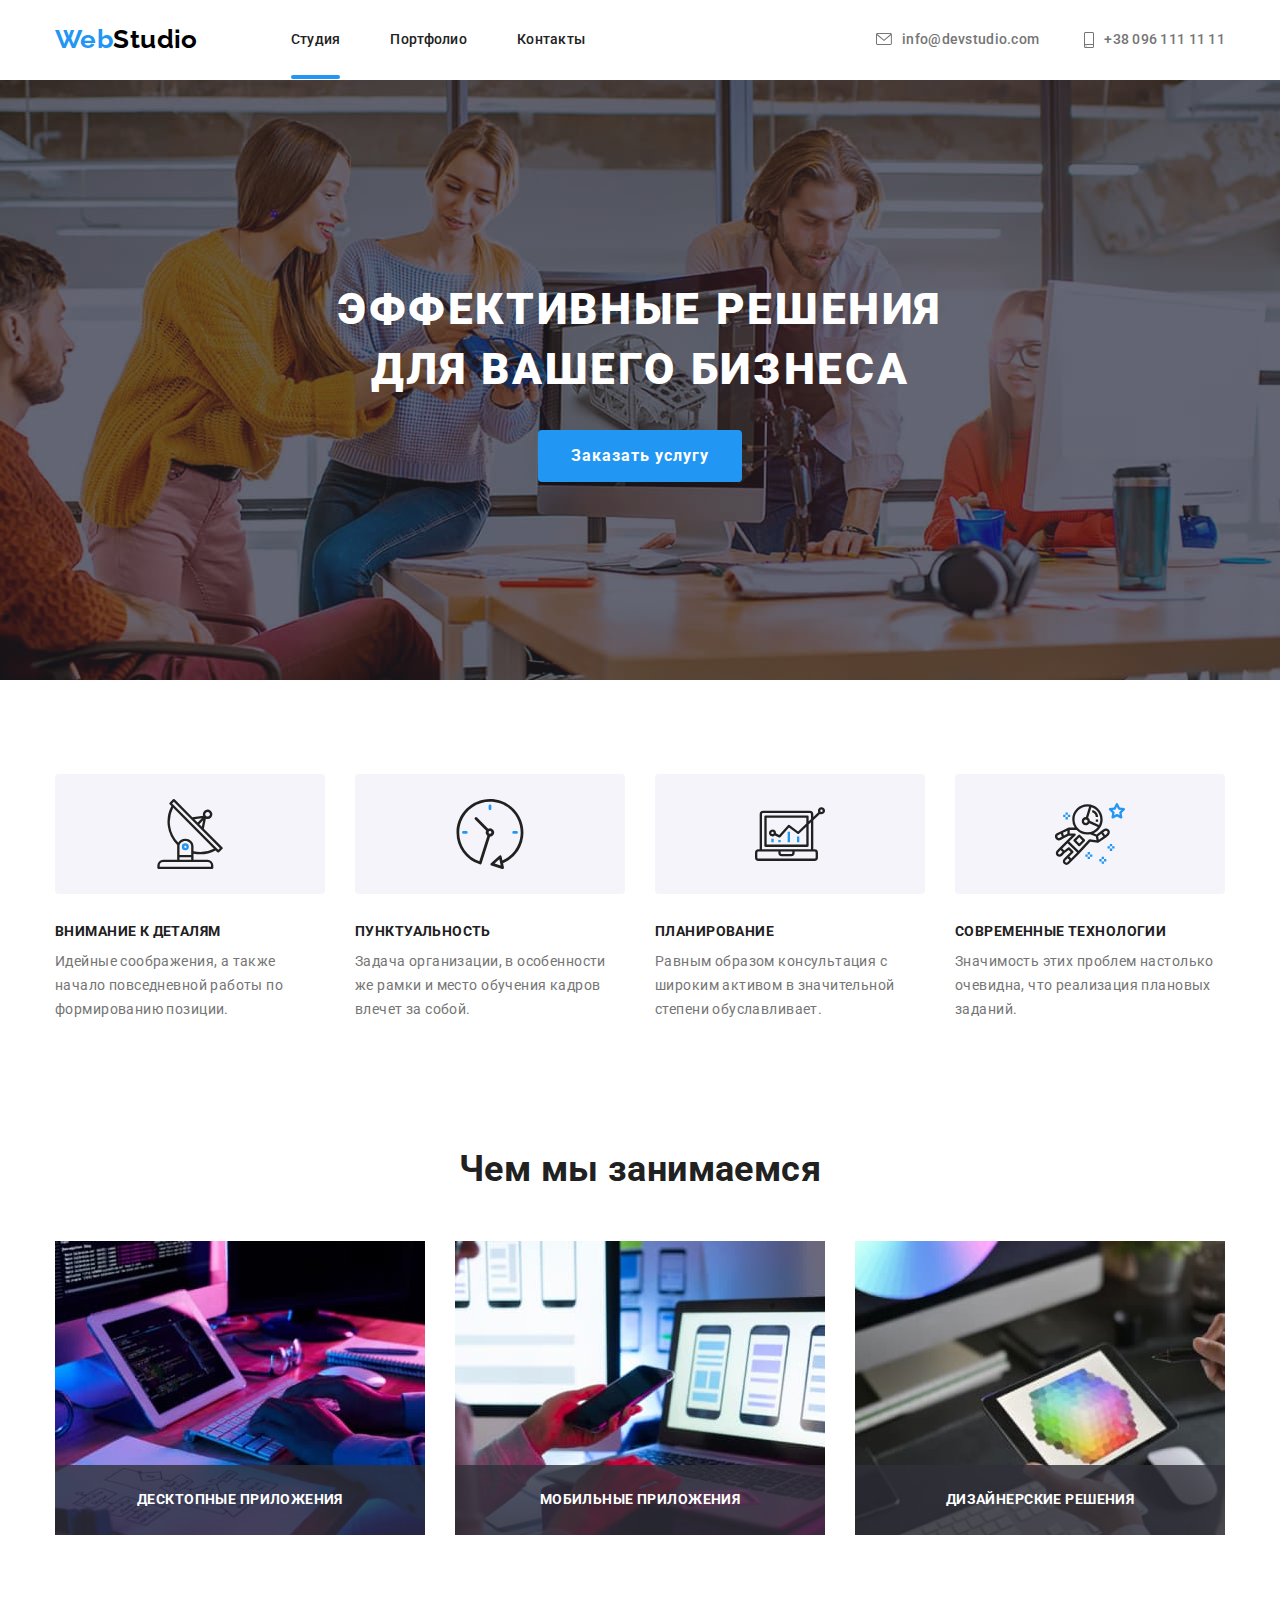
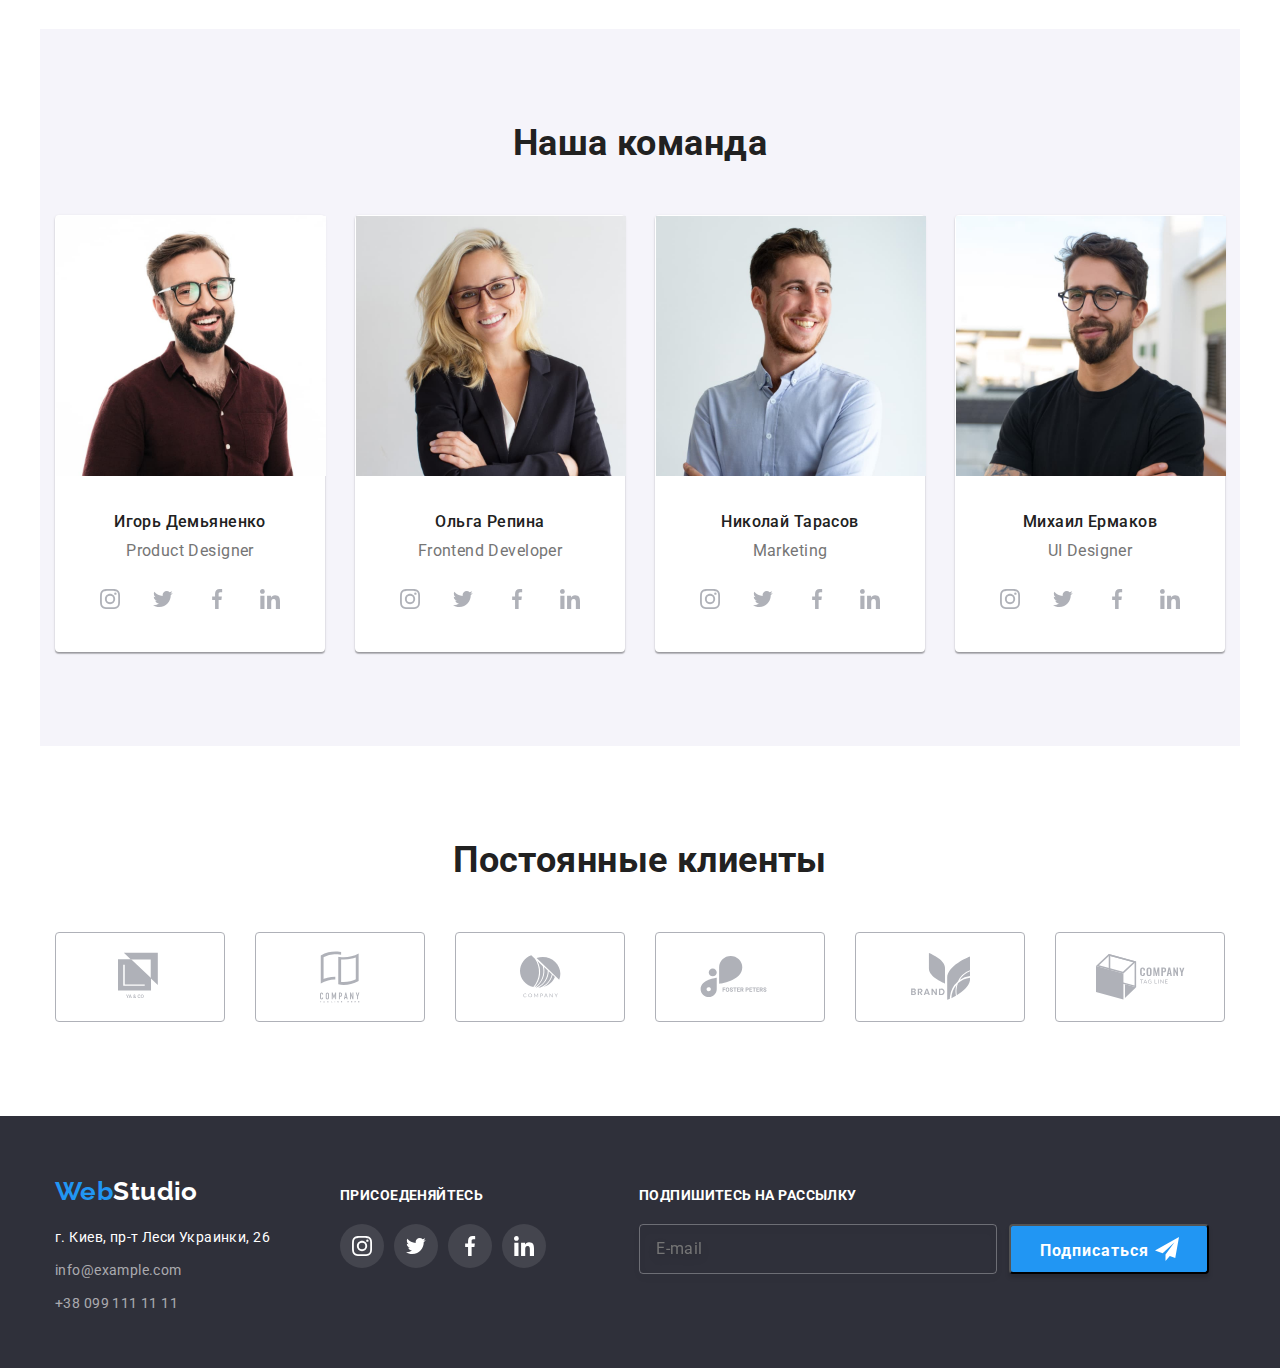
==== commit 30581b79: "4" ====
--- a/index.html
+++ b/index.html
@@ -56,58 +56,7 @@
                 </li>
             </ul>
         </div>
-        <div class="mobile-menu " data-menu>
-            <button class="mobile-menu__btn" type="button" data-menu-close >
-                <svg class="mobile-menu__btn-svg">
-                    <use href="./images/sprite-opt.svg#icon-close-mob-menu-btn"></use>
-                </svg>
-            </button>
-            <ul class="mobile-menu__navigation list">
-                <li class="mobile-menu__navigation-items">
-                    <a href="" class="mobile-menu__navigation-link current">
-                        Студия
-                    </a>
-                </li>
-                <li class="mobile-menu__navigation-items">
-                    <a href="./portfolio.html" class="mobile-menu__navigation-link ">
-                        Портфолио
-                    </a>
-                </li>
-                <li class="mobile-menu__navigation-items">
-                    <a href="" class="mobile-menu__navigation-link ">
-                        Контакты
-                    </a>           
-                </li>
-            </ul>
-            <ul class="mobile-menu__contact list">
-                <li class="mobile-menu__contact-items " lang="en">
-                    <a class="mobile-menu__contact-tel " href="tel:+380961111111">
-                        +38 096 111 11 11
-                    </a>
-                    
-                </li>
-                <li class="mobile-menu__contact-items">
-                    <a class="mobile-menu__contact-mail" href="mailto:info@devstudio.com">
-                        info@devstudio.com
-                    </a>
-                </li>
-            </ul>
-            <ul class="mobile-menu__soclist list">
-                <li class="mobile-menu__soclist-items"><a href="" class="mobile-menu__soclink" lang="en">
-                    Instagram
-                </a></li>
-                <li class="mobile-menu__soclist-items"><a href="" class="mobile-menu__soclink" lang="en">
-                    Twitter
-                </a></li>
-                <li class="mobile-menu__soclist-items"><a href="" class="mobile-menu__soclink" lang="en">
-                    Facebook
-                </a></li>
-                <li class="mobile-menu__soclist-items"><a href="" class="mobile-menu__soclink" lang="en">
-                    LinkedIn
-                </a></li>
-            </ul>
-
-        </div>
+        
     </header>
 
 
@@ -423,6 +372,58 @@
                 </ul>
             </div>
         </section>
+        <div class="mobile-menu " data-menu>
+            <button class="mobile-menu__btn" type="button" data-menu-close>
+                <svg class="mobile-menu__btn-svg">
+                    <use href="./images/sprite-opt.svg#icon-close-mob-menu-btn"></use>
+                </svg>
+            </button>
+            <ul class="mobile-menu__navigation list">
+                <li class="mobile-menu__navigation-items">
+                    <a href="" class="mobile-menu__navigation-link current">
+                        Студия
+                    </a>
+                </li>
+                <li class="mobile-menu__navigation-items">
+                    <a href="./portfolio.html" class="mobile-menu__navigation-link ">
+                        Портфолио
+                    </a>
+                </li>
+                <li class="mobile-menu__navigation-items">
+                    <a href="" class="mobile-menu__navigation-link ">
+                        Контакты
+                    </a>
+                </li>
+            </ul>
+            <ul class="mobile-menu__contact list">
+                <li class="mobile-menu__contact-items " lang="en">
+                    <a class="mobile-menu__contact-tel " href="tel:+380961111111">
+                        +38 096 111 11 11
+                    </a>
+        
+                </li>
+                <li class="mobile-menu__contact-items">
+                    <a class="mobile-menu__contact-mail" href="mailto:info@devstudio.com">
+                        info@devstudio.com
+                    </a>
+                </li>
+            </ul>
+            <ul class="mobile-menu__soclist list">
+                <li class="mobile-menu__soclist-items"><a href="" class="mobile-menu__soclink" lang="en">
+                        Instagram
+                    </a></li>
+                <li class="mobile-menu__soclist-items"><a href="" class="mobile-menu__soclink" lang="en">
+                        Twitter
+                    </a></li>
+                <li class="mobile-menu__soclist-items"><a href="" class="mobile-menu__soclink" lang="en">
+                        Facebook
+                    </a></li>
+                <li class="mobile-menu__soclist-items"><a href="" class="mobile-menu__soclink" lang="en">
+                        LinkedIn
+                    </a></li>
+            </ul>
+        
+        </div>
     </main>
 
 
--- a/css/main.css
+++ b/css/main.css
@@ -121,27 +121,11 @@
   font-family: "Raleway", sans-serif;
   font-weight: var(--bold-weight);
   font-size: 24px;
-  line-height: 1.16;
+  line-height: 1.17;
 }
 
 .logo--header {
   color: var(--black-color-logo);
-}
-
-@media screen and (min-width: 481px) and (max-width: 768px) {
-  .navigation .logo--header:first-child {
-    margin-right: 88px;
-  }
-}
-
-@media screen and (min-width: 769px) {
-  .logo {
-    font-size: 26px;
-    line-height: 1.19;
-  }
-  .navigation .logo--header:first-child {
-    margin-right: 93px;
-  }
 }
 
 .logo--footer {
@@ -155,19 +139,9 @@
   color: var(--accent-color);
 }
 
-@media screen and (min-width: 481px) and (max-width: 768px) {
-  .logo--footer {
-    color: var(--white-text);
-    display: inline-block;
-    margin-bottom: 20px;
-  }
-}
-
-@media screen and (min-width: 769px) {
-  .logo--footer {
-    color: var(--white-text);
-    display: inline-block;
-    margin-bottom: 20px;
+@media screen and (min-width: 1200px) {
+  .logo {
+    font-size: 26px;
   }
 }
 
@@ -376,11 +350,12 @@
     display: flex;
     padding-top: 32px;
     padding-bottom: 32px;
+    margin-left: 88px;
   }
   .navigation {
     display: flex;
     justify-content: space-between;
-    align-items: baseline;
+    align-items: center;
   }
   /* навигация по сайту */
   .navigation__link--menu {
@@ -465,6 +440,7 @@
   }
   .navigation__list {
     display: flex;
+    margin-left: 93px;
   }
   /* навигация по сайту */
   .navigation__link--menu {
@@ -542,6 +518,7 @@
 .hero {
   background-color: var(--hero-bgc);
   width: 100%;
+  min-width: 480px;
   text-align: center;
 }
 
@@ -1586,7 +1563,6 @@
   position: absolute;
   display: block;
   width: 450px;
-  height: 609px;
   top: 50%;
   left: 50%;
   transform: translate(-50%, -50%);
@@ -1781,7 +1757,6 @@
 @media screen and (min-width: 1200px) {
   .modal {
     width: 528px;
-    height: 581px;
   }
   .modal__closes-btn {
     padding-right: 10px;
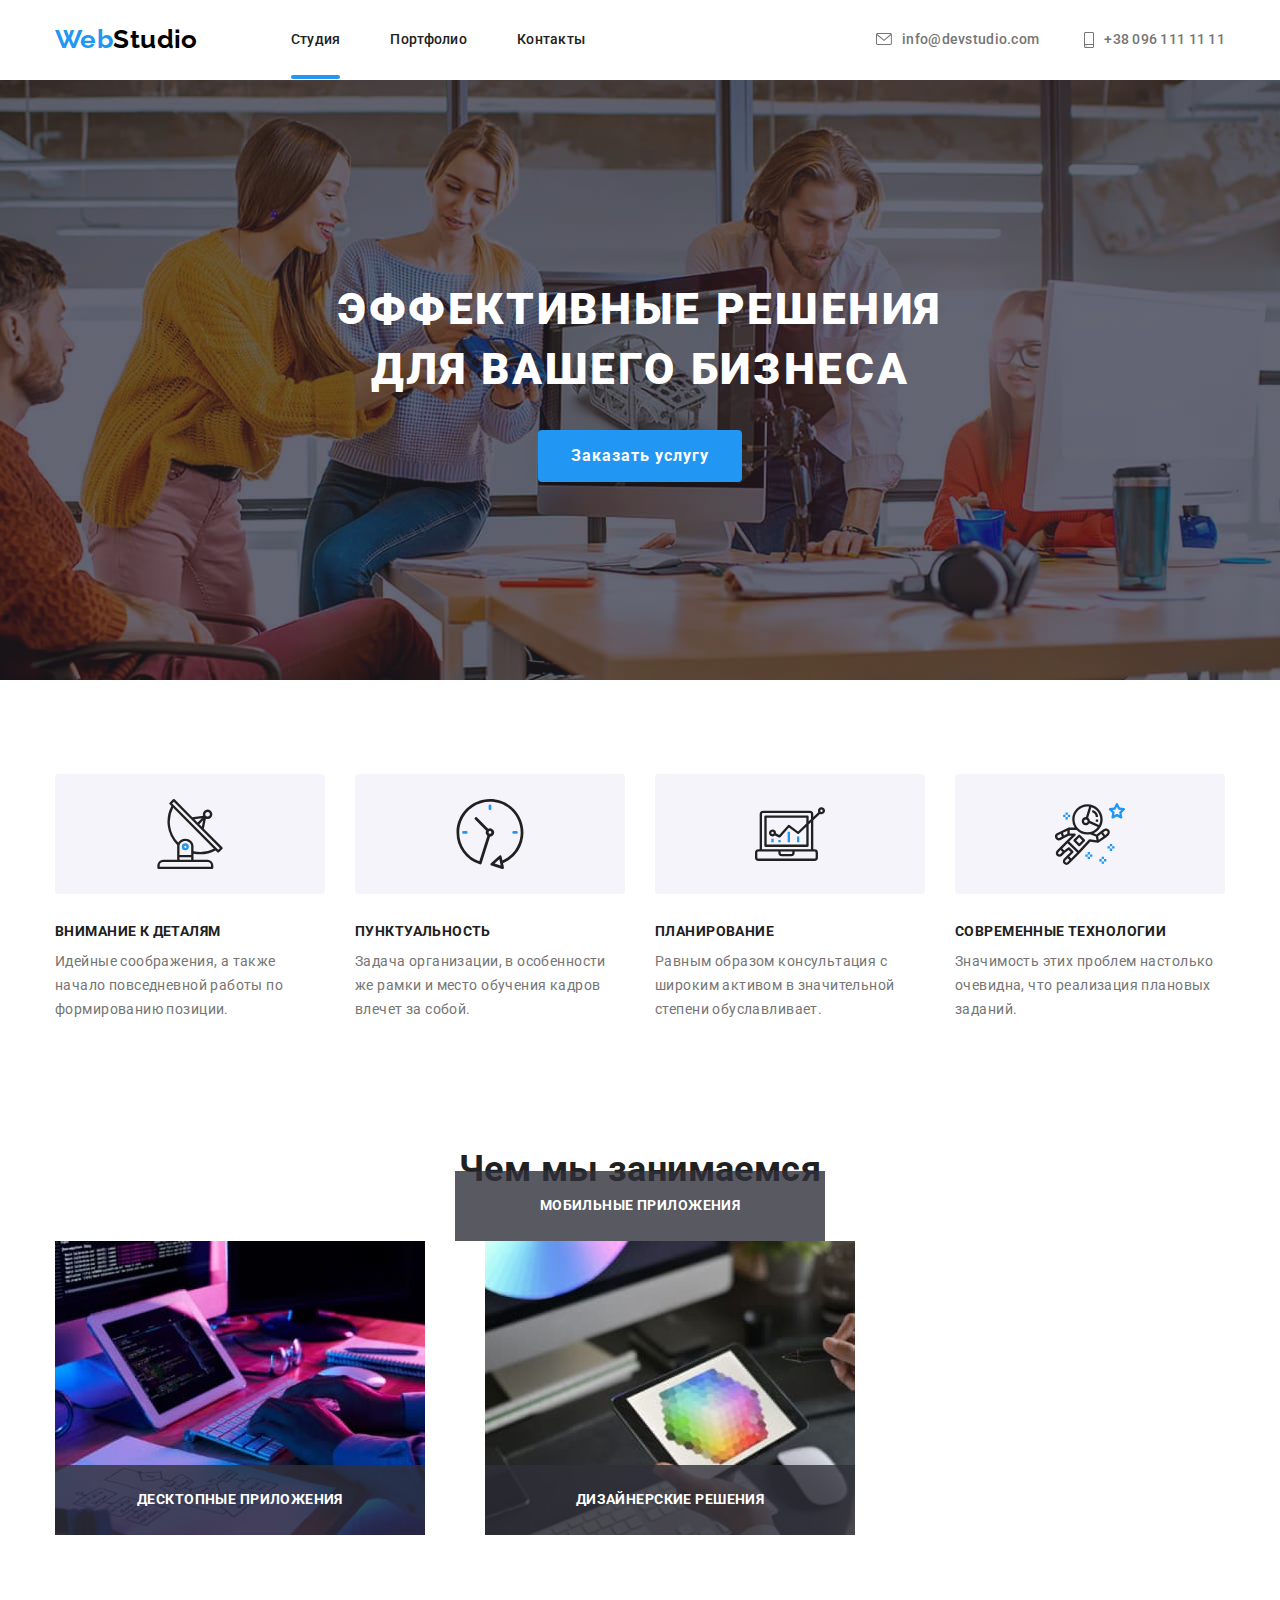
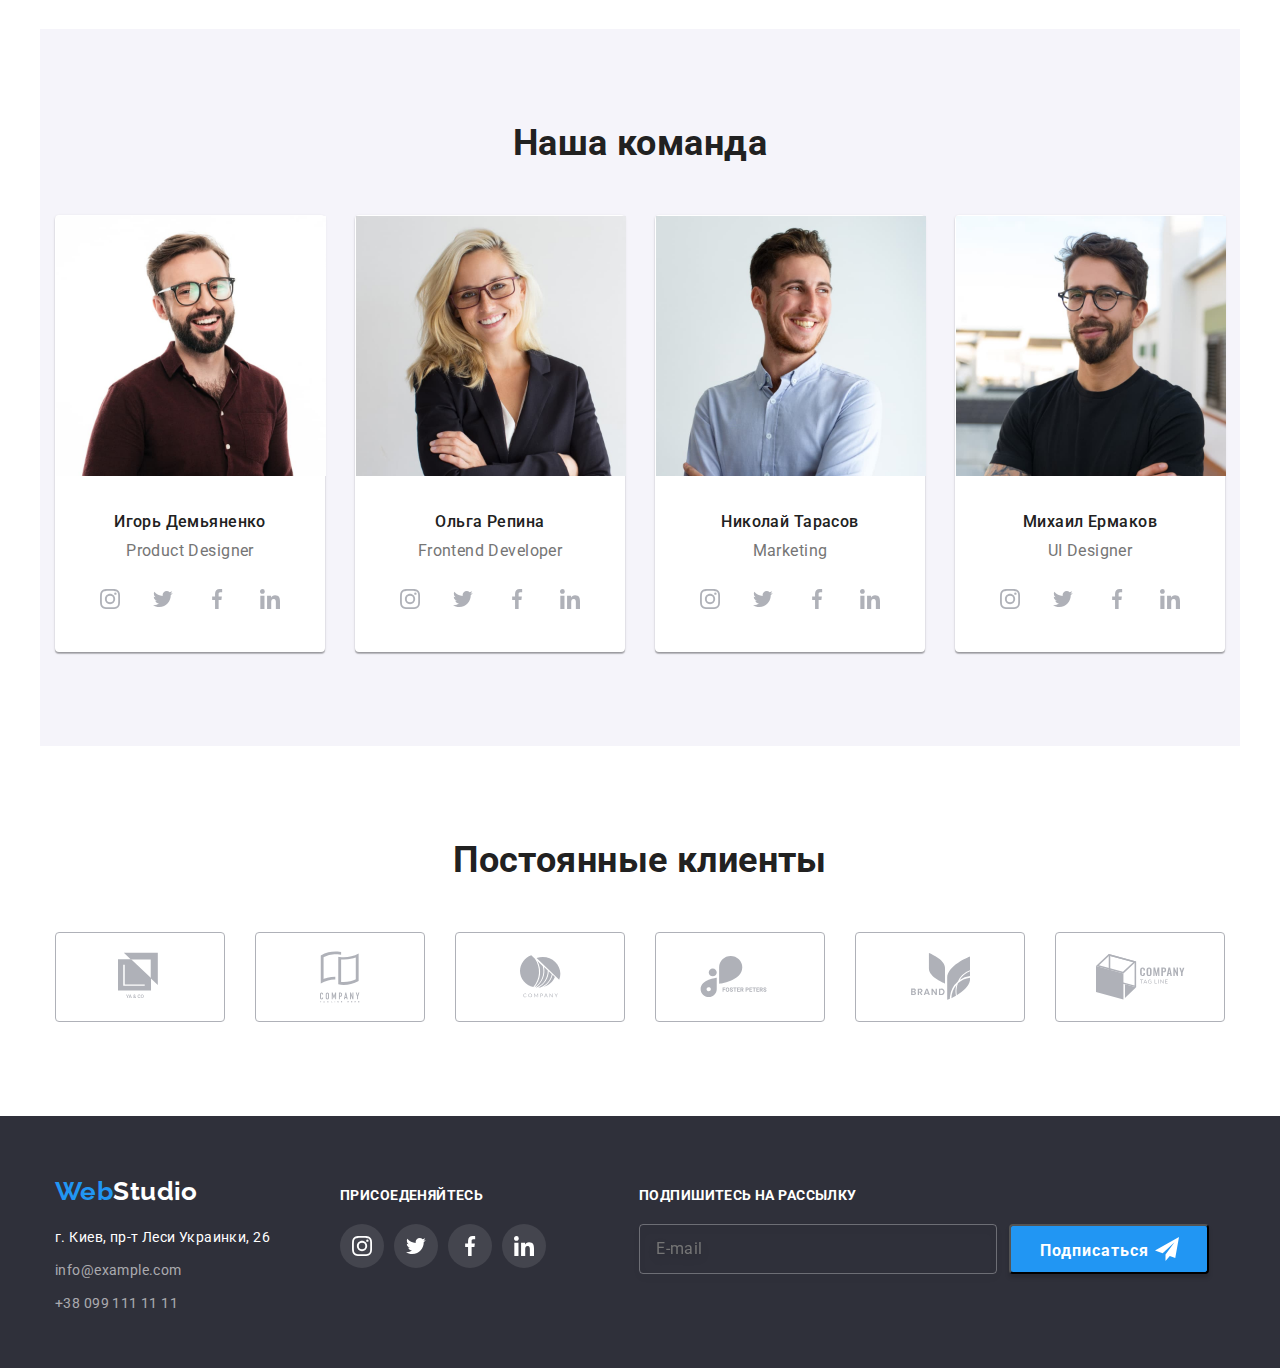
==== commit 3e6bd6c2: "1" ====
--- a/index.html
+++ b/index.html
@@ -141,14 +141,24 @@
                     </li>
                     <li class="workspace__posters-items">               
                         <div class="workspace__posters-card">
-                            <img src="./images/adaptiveLayOut.jpg" title="адаптивная верстка" alt="адаптивная верстка" width="370" height="294">
+                            <picture>
+                                <!-- <source 
+                                    srcset="./images/adaptiveLayOut-desktop-img@1x.jpg 1x, ./images/adaptiveLayOut-desktop-img@1x.jpg 2x" media="(min-width: 1200px)">
+                                <source 
+                                    srcset="./images/tablet-img/adaptiveLayOut-tablet-img@1x.jpg 1x, ./images/tablet-img/adaptiveLayOut-desktop-img@1x.jpg 2x" media="(min-width: 768px)">
+                                <source 
+                                    srcset="./images/mobile-img/adaptiveLayOut-mobile-img@1x.jpg 1x, ./images/mobile-img/adaptiveLayOut-mobile-img@1x.jpg 2x" media="(min-width: 768px)">
+                                <img 
+                                    src="./images/mobile-img/ad" title="адаптивная верстка" alt="адаптивная верстка">
+                            </picture> -->
+                            
                             <p class="workspace__text">Мобильные приложения</p>
                         </div>
                                            
                     </li>
                     <li class="workspace__posters-items">
                         <div class="workspace__posters-card">
-                            <img src="./images/box.jpg" title="создание веб-приложений" alt="создание веб-приложений" width="370" height="294">
+                            <img src="./images/box.jpg" title="создание веб-приложений" alt="создание веб-приложений">
                             <p class="workspace__text">Дизайнерские решения</p>
                         </div>
                     </li>  
--- a/css/main.css
+++ b/css/main.css
@@ -1114,7 +1114,8 @@
 /* ========================================footer =========================================*/
 .footer {
   background-color: var(--footer-bgc);
-  min-width: 320px;
+  min-width: 480px;
+  width: 100%;
   margin-right: auto;
   margin-left: auto;
   padding-top: 60px;
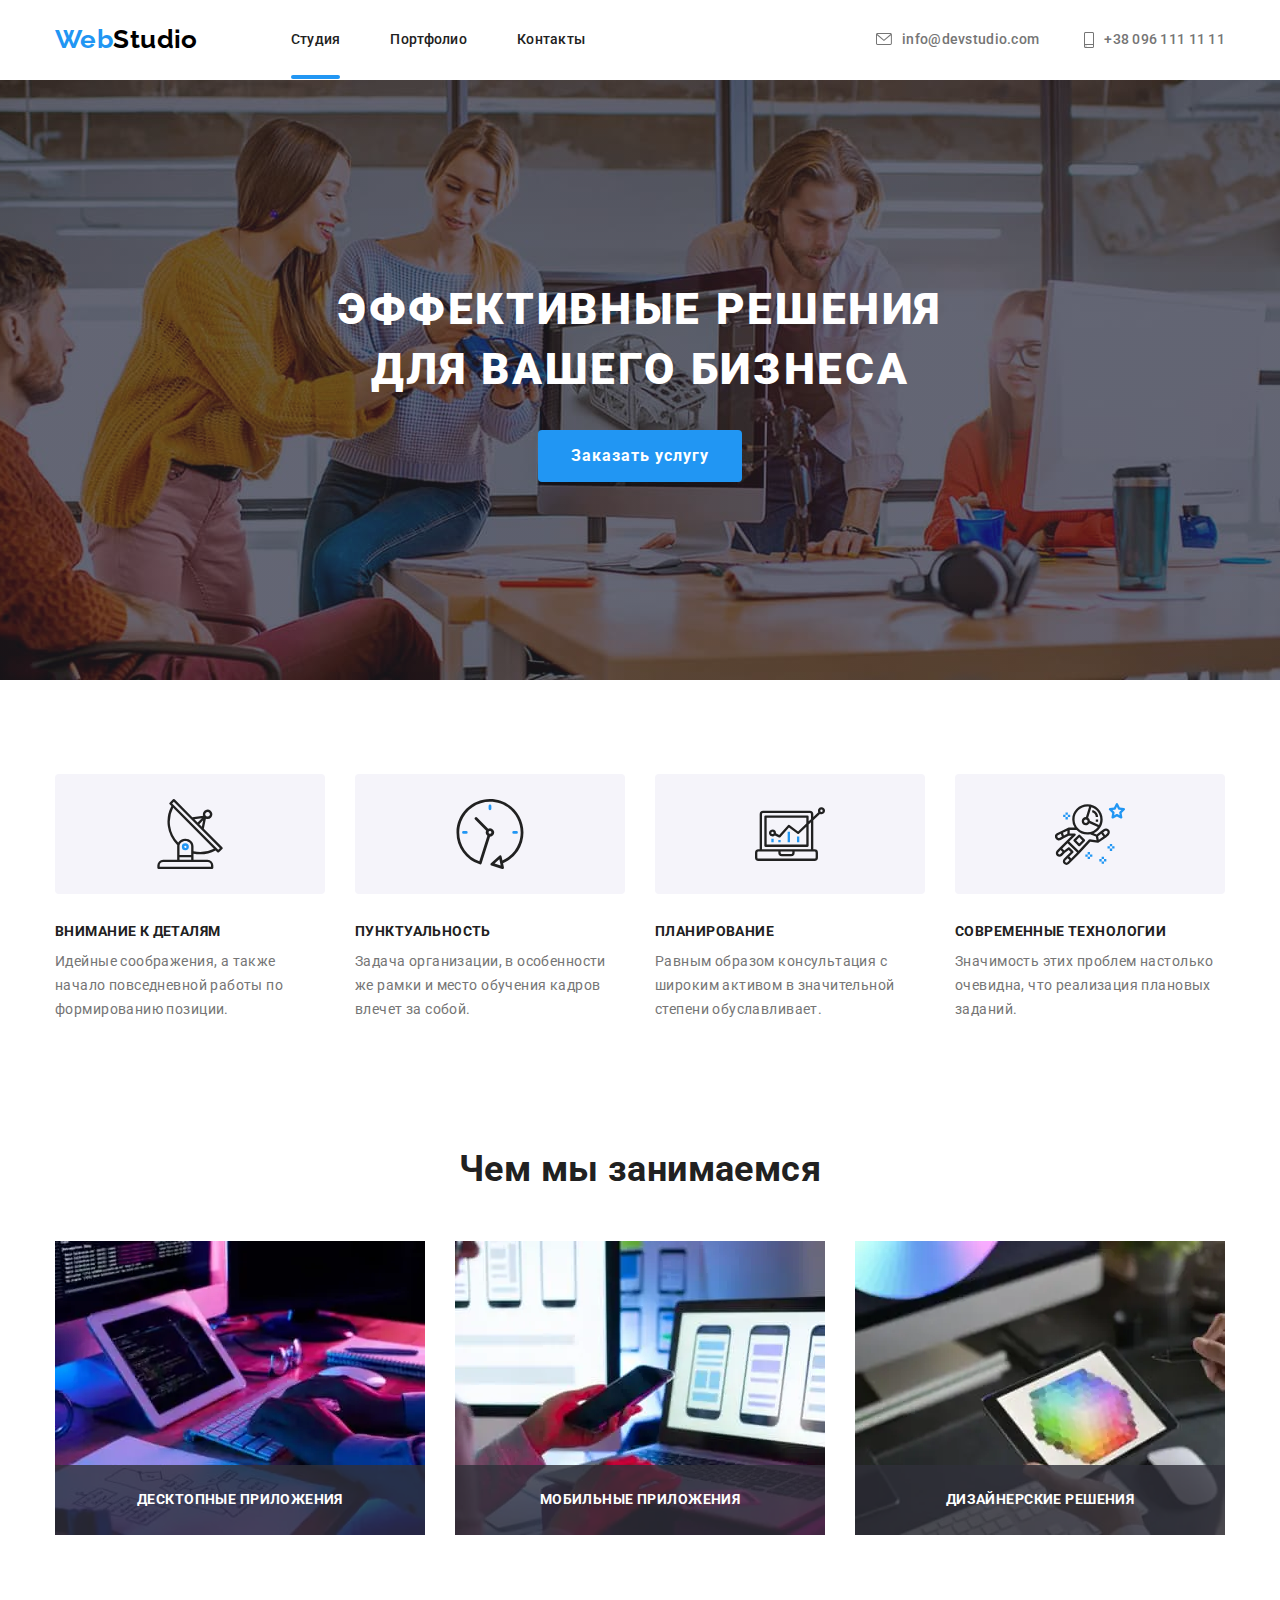
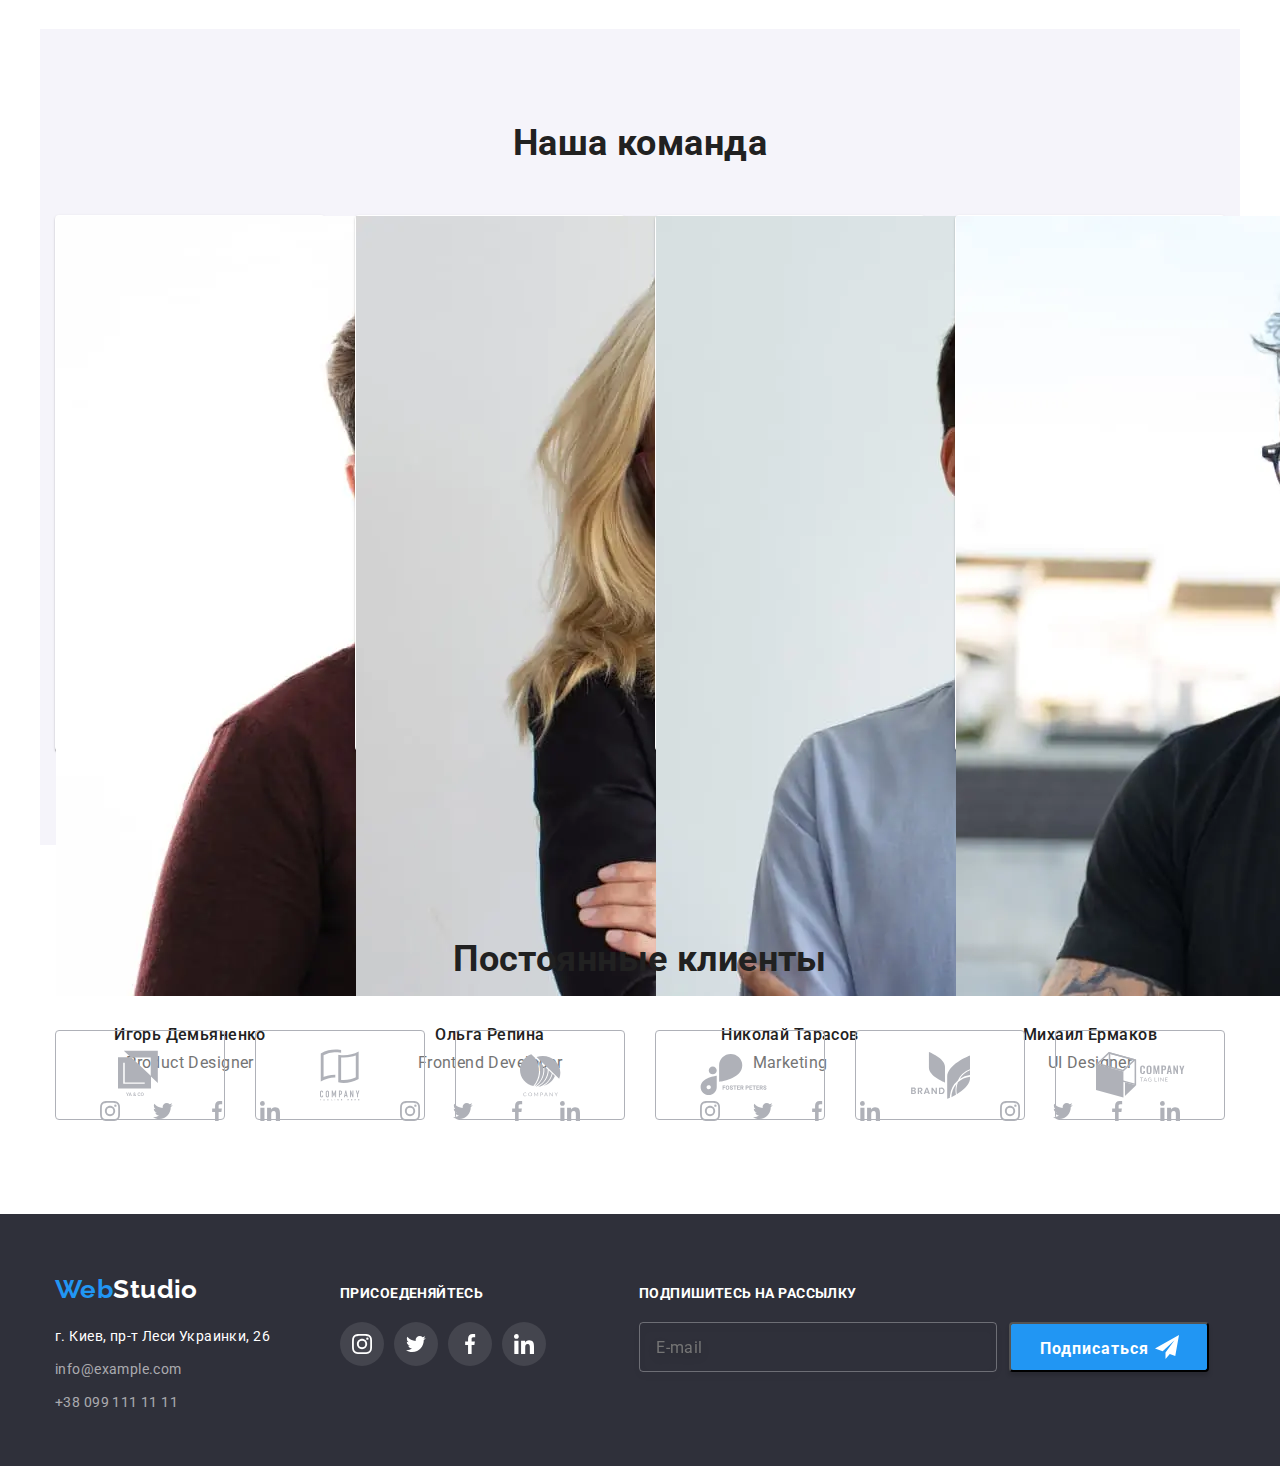
==== commit b8ae3dff: "готовая страница" ====
--- a/index.html
+++ b/index.html
@@ -135,22 +135,28 @@
                 <ul class="list workspace__posters-list">
                     <li class="workspace__posters-items">
                         <div class="workspace__posters-card">
-                            <img src="./images/coding.jpg" title="создаем код" alt="создаем код" width="370" height="294">
+                            <picture>
+                                <source 
+                                    media="(min-width: 1200px)"
+                                    srcset="./images/coding-desktop-img@1x.webp 1x, ./images/coding-desktop-img@2x.webp 2x" type="image/webp">
+                                <source 
+                                    srcset="./images/coding-desktop-img@1x.jpg 1x, ./images/coding-desktop-img@2x.jpg 2x" media="(min-width: 1200px)">
+                                <img 
+                                    src="./images/coding-desktop-img@1x.jpg" title="Десктопные приложения" alt="Десктопные приложения">
+                            </picture>
                             <p class="workspace__text">Десктопные приложения</p>
                         </div>
                     </li>
                     <li class="workspace__posters-items">               
                         <div class="workspace__posters-card">
                             <picture>
-                                <!-- <source 
-                                    srcset="./images/adaptiveLayOut-desktop-img@1x.jpg 1x, ./images/adaptiveLayOut-desktop-img@1x.jpg 2x" media="(min-width: 1200px)">
-                                <source 
-                                    srcset="./images/tablet-img/adaptiveLayOut-tablet-img@1x.jpg 1x, ./images/tablet-img/adaptiveLayOut-desktop-img@1x.jpg 2x" media="(min-width: 768px)">
-                                <source 
-                                    srcset="./images/mobile-img/adaptiveLayOut-mobile-img@1x.jpg 1x, ./images/mobile-img/adaptiveLayOut-mobile-img@1x.jpg 2x" media="(min-width: 768px)">
-                                <img 
-                                    src="./images/mobile-img/ad" title="адаптивная верстка" alt="адаптивная верстка">
-                            </picture> -->
+                                <source media="(min-width: 1200px)"
+                                    srcset="./images/adaptiveLayOut-desktop-img@1x.webp 1x, ./images/adaptiveLayOut-desktop-img@2x.webp 2x"
+                                    type="image/webp">
+                                <source srcset="./images/adaptiveLayOut-desktop-img@1x.jpg 1x, ./images/adaptiveLayOut-desktop-img@2x.jpg 2x"
+                                    media="(min-width: 1200px)">
+                                <img src="./images/adaptiveLayOut-desktop-img@1x.jpg" title="Мобильные приложения" alt="Мобильные приложения">
+                            </picture>
                             
                             <p class="workspace__text">Мобильные приложения</p>
                         </div>
@@ -158,7 +164,19 @@
                     </li>
                     <li class="workspace__posters-items">
                         <div class="workspace__posters-card">
-                            <img src="./images/box.jpg" title="создание веб-приложений" alt="создание веб-приложений">
+
+                            <picture>
+                                <source 
+                                    media="(min-width: 1200px)"
+                                    srcset="./images/box-desktop-img@1x.webp 1x, ./images/box-desktop-img@2x.webp 2x"
+                                    type="image/webp">
+                                <source 
+                                    srcset="./images/box-desktop-img@1x.jpg 1x, ./images/box-desktop-img@2x.jpg 2x"
+                                    media="(min-width: 1200px)">
+                                <img 
+                                    src="./images/box-desktop-img@1x.jpg" title="Дизайнерские решения" alt="Дизайнерские решения">
+                            </picture>
+
                             <p class="workspace__text">Дизайнерские решения</p>
                         </div>
                     </li>  
@@ -179,7 +197,29 @@
                 
                     <ul class="list ourcomand__list">
                         <li class="ourcomand__items">
-                            <img class="ourcomand__img" src="./images/IgorDemianenko.jpg" alt="Игорь Демьяненко">
+                            <picture>
+                                <source 
+                                    media="(min-width: 1200px)"
+                                    srcset="./images/IgorDemianenko-desktop-img@1x.webp 1x, ./images/IgorDemianenko-desktop-img@2x.webp 2x" type="image/webp">
+                                <source 
+                                    srcset="./images/IgorDemianenko-desktop-img@1x.jpg 1x, ./images/IgorDemianenko-desktop-img@2x.jpg 2x" 
+                                    media="(min-width: 1200px)">
+                                <source 
+                                    media="(min-width: 768px)" 
+                                    srcset="./images/tablet-img/IgorDemianenko-tablet-img@1x.webp 1x, ./images/tablet-img/IgorDemianenko-tablet-img@2x.webp 2x" type="image/webp">
+                                <source 
+                                    srcset="./images/tablet-img/IgorDemianenko-tablet-img@1x.jpg 1x, ./images/tablet-img/IgorDemianenko-tablet-img@2x.jpg 2x" 
+                                    media="(min-width: 768px)">
+                                <source 
+                                    media="(min-width: 320)" 
+                                    srcset="./images/mobile-img/IgorDemianenko-mob-img@1x.webp 1x, ./images/mobile-img/IgorDemianenko-mob-img@2x.webp 2x" type="image/webp">
+                                <source 
+                                    srcset="./images/mobile-img/IgorDemianenko-mob-img@1x.jpg 1x, ./images/mobile-img/IgorDemianenko-mob-img@2x.jpg 2x" 
+                                    media="(min-width: 320px)">
+                                <img 
+                                    src="./images/mobile-img/IgorDemianenko-mob-img@1x.jpg" title="Игорь Демьяненко" alt="Игорь Демьяненко">
+                            </picture>
+                            
                             <div class="ourcomand__alltext">
                                 <h3 class="ourcomand__name">Игорь Демьяненко</h3>
                                 <p class="ourcomand__specialization" lang="en">Product Designer</p> 
@@ -217,7 +257,31 @@
                             </div>
                         </li>
                         <li class="ourcomand__items">
-                            <img class="ourcomand__img" src="./images/OlgaRepina.jpg" alt="Ольга Репина" >
+                            <picture>
+                                <source 
+                                    media="(min-width: 1200px)"
+                                    srcset="./images/OlgaRepina-desktop-img@1x.webp 1x, ./images/OlgaRepina-desktop-img@2x.webp 2x"
+                                    type="image/webp">
+                                <source 
+                                    srcset="./images/OlgaRepina-desktop-img@1x.jpg 1x, ./images/OlgaRepina-desktop-img@2x.jpg 2x"
+                                    media="(min-width: 1200px)">
+                                <source 
+                                    media="(min-width: 768px)"
+                                    srcset="./images/tablet-img/OlgaRepina-tablet-img@1x.webp 1x, ./images/tablet-img/OlgaRepina-tablet-img@2x.webp 2x"
+                                    type="image/webp">
+                                <source
+                                    srcset="./images/tablet-img/OlgaRepina-tablet-img@1x.jpg 1x, ./images/tablet-img/OlgaRepina-tablet-img@2x.jpg 2x"
+                                    media="(min-width: 768px)">
+                                <source 
+                                    media="(min-width: 320)"
+                                    srcset="./images/mobile-img/OlgaRepina-mob-img@1x.webp 1x, ./images/mobile-img/OlgaRepina-mob-img@2x.webp 2x"
+                                    type="image/webp">
+                                <source
+                                    srcset="./images/mobile-img/OlgaRepina-mob-img@1x.jpg 1x, ./images/mobile-img/OlgaRepina-mob-img@2x.jpg 2x"
+                                    media="(min-width: 320px)">
+                                <img 
+                                    src="./images/mobile-img/OlgaRepina-mob-img@1x.jpg" title="Ольга Репина" alt="Ольга Репина">
+                            </picture>                      
                             <div class="ourcomand__alltext">
                                 <h3 class="ourcomand__name">Ольга Репина</h3>
                                 <p class="ourcomand__specialization" lang="en">Frontend Developer</p>
@@ -254,7 +318,31 @@
                             </div>
                         </li>
                         <li class="ourcomand__items">
-                            <img class="ourcomand__img" src="./images/NikTarasov.jpg" alt="Николай Тарасов" >
+                            <picture>
+                                <source 
+                                    media="(min-width: 1200px)"
+                                    srcset="./images/NikTarasov-desktop-img@1x.webp 1x, ./images/NikTarasov-desktop-img@2x.webp 2x"
+                                    type="image/webp">
+                                <source 
+                                    srcset="./images/NikTarasov-desktop-img@1x.jpg 1x, ./images/NikTarasov-desktop-img@2x.jpg 2x"
+                                    media="(min-width: 1200px)">
+                                <source 
+                                    media="(min-width: 768px)"
+                                    srcset="./images/tablet-img/NikTarasov-tablet-img@1x.webp 1x, ./images/tablet-img/NikTarasov-tablet-img@2x.webp 2x"
+                                    type="image/webp">
+                                <source
+                                    srcset="./images/tablet-img/NikTarasov-tablet-img@1x.jpg 1x, ./images/tablet-img/NikTarasov-tablet-img@2x.jpg 2x"
+                                    media="(min-width: 768px)">
+                                <source 
+                                    media="(min-width: 320)"
+                                    srcset="./images/mobile-img/NikTarasov-mob-img@1x.webp 1x, ./images/mobile-img/NikTarasov-mob-img@2x.webp 2x"
+                                    type="image/webp">
+                                <source 
+                                    srcset="./images/mobile-img/NikTarasov-mob-img@1x.jpg 1x, ./images/mobile-img/NikTarasov-mob-img@2x.jpg 2x"
+                                    media="(min-width: 320px)">
+                                <img 
+                                    src="./images/mobile-img/NikTarasov-mob-img@1x.jpg" title="Николай Тарасов" alt="Николай Тарасов">
+                            </picture>
                             <div class="ourcomand__alltext">
                                 <h3 class="ourcomand__name">Николай Тарасов</h3>
                                 <p class="ourcomand__specialization" lang="en">Marketing</p>
@@ -291,7 +379,29 @@
                             </div>
                         </li>
                         <li class="ourcomand__items">
-                            <img class="ourcomand__img" src="./images/mihaErmakov.jpg" alt="Михаил Ермаков" >
+                            <picture>
+                                <source 
+                                    media="(min-width: 1200px)"
+                                    srcset="./images/mihaErmakov-desktop-img@1x.webp 1x, ./images/mihaErmakov-desktop-img@2x.webp 2x"
+                                    type="image/webp">
+                                <source 
+                                    srcset="./images/mihaErmakov-desktop-img@1x.jpg 1x, ./images/mihaErmakov-desktop-img@2x.jpg 2x"
+                                    media="(min-width: 1200px)">
+                                <source media="(min-width: 768px)"
+                                    srcset="./images/tablet-img/mihaErmakov-tablet-img@1x.webp 1x, ./images/tablet-img/mihaErmakov-tablet-img@2x.webp 2x"
+                                    type="image/webp">
+                                <source
+                                    srcset="./images/tablet-img/mihaErmakov-tablet-img@1x.jpg 1x, ./images/tablet-img/mihaErmakov-tablet-img@2x.jpg 2x"
+                                    media="(min-width: 768px)">
+                                <source media="(min-width: 320)"
+                                    srcset="./images/mobile-img/mihaErmakov-mob-img@1x.webp 1x, ./images/mobile-img/mihaErmakov-mob-img@2x.webp 2x"
+                                    type="image/webp">
+                                <source 
+                                    srcset="./images/mobile-img/mihaErmakov-mob-img@1x.jpg 1x, ./images/mobile-img/mihaErmakov-mob-img@2x.jpg 2x"
+                                    media="(min-width: 320px)">
+                                <img 
+                                    src="./images/mobile-img/mihaErmakov-mob-img@1x.jpg" title="Михаил Ермаков" alt="Михаил Ермаков">
+                            </picture>
                             <div class="ourcomand__alltext">
                                 <h3 class="ourcomand__name">Михаил Ермаков</h3>
                                 <p class="ourcomand__specialization" lang="en">UI Designer</p>
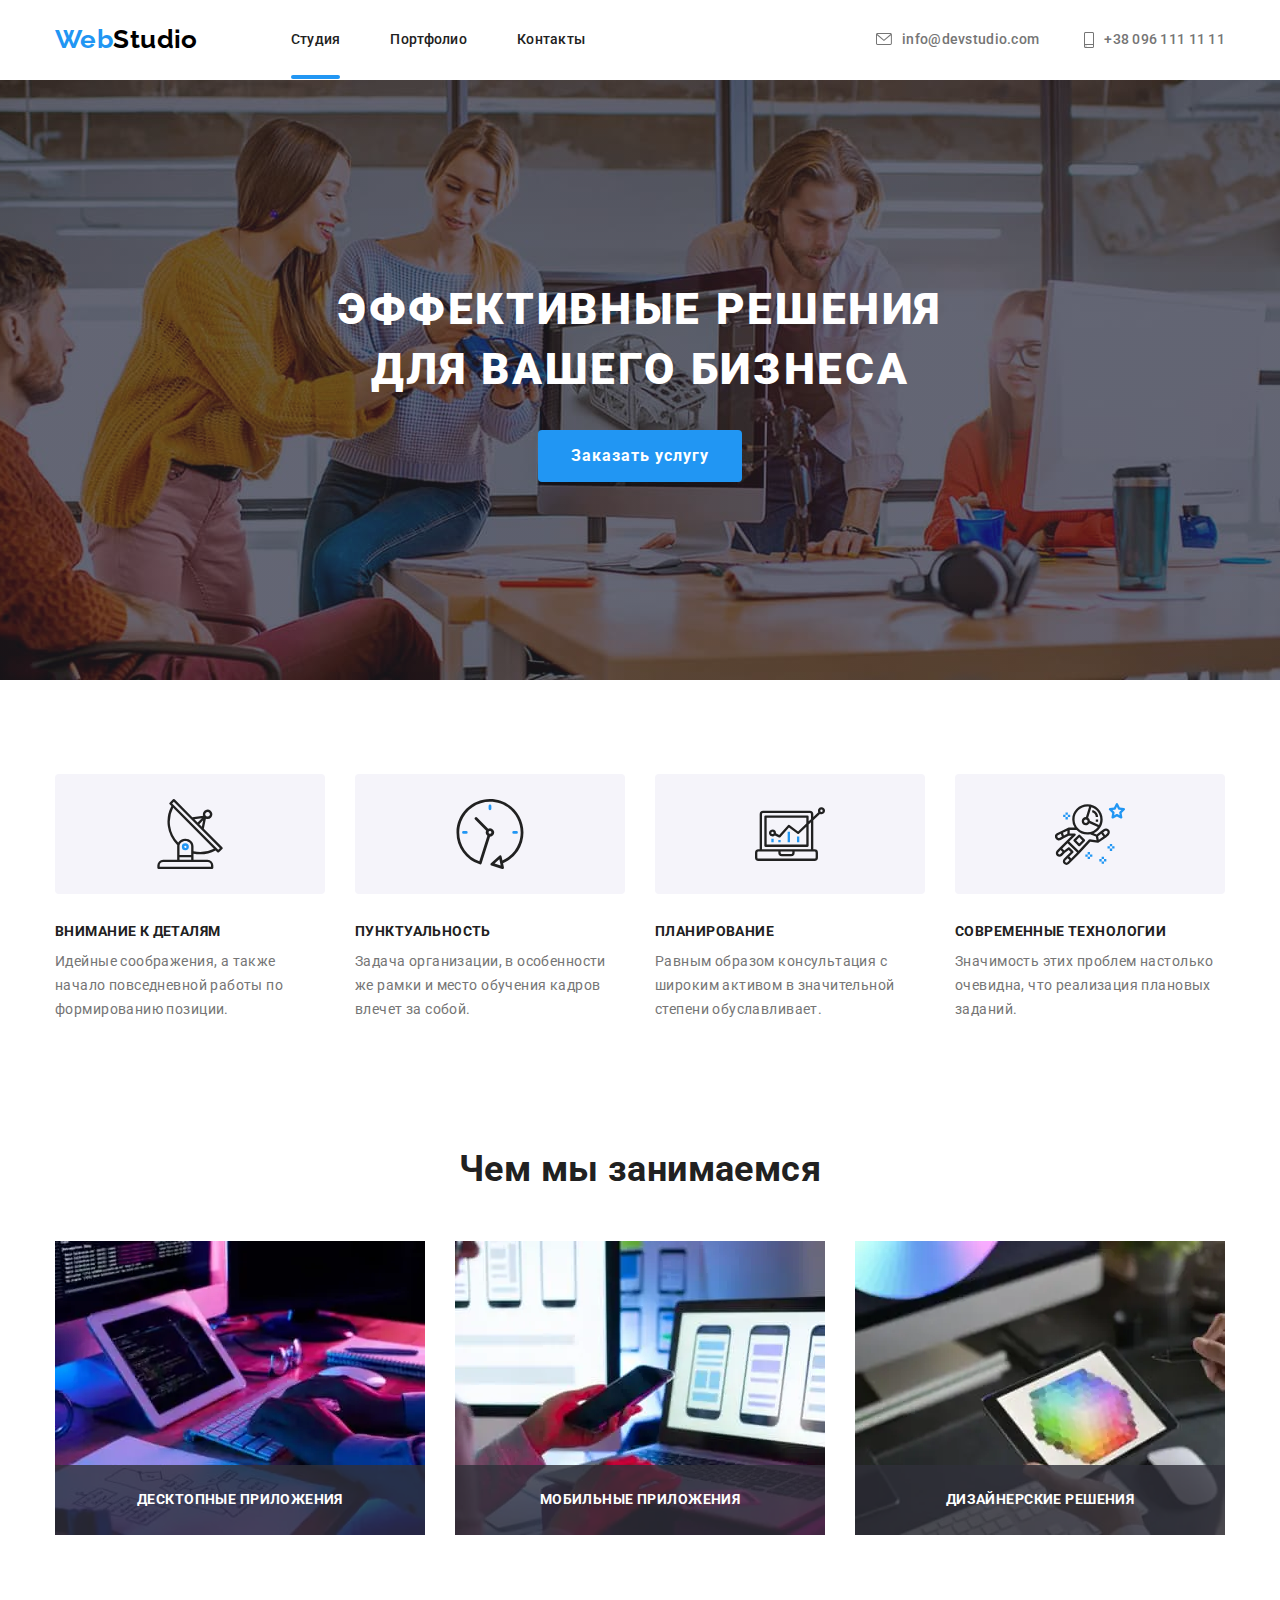
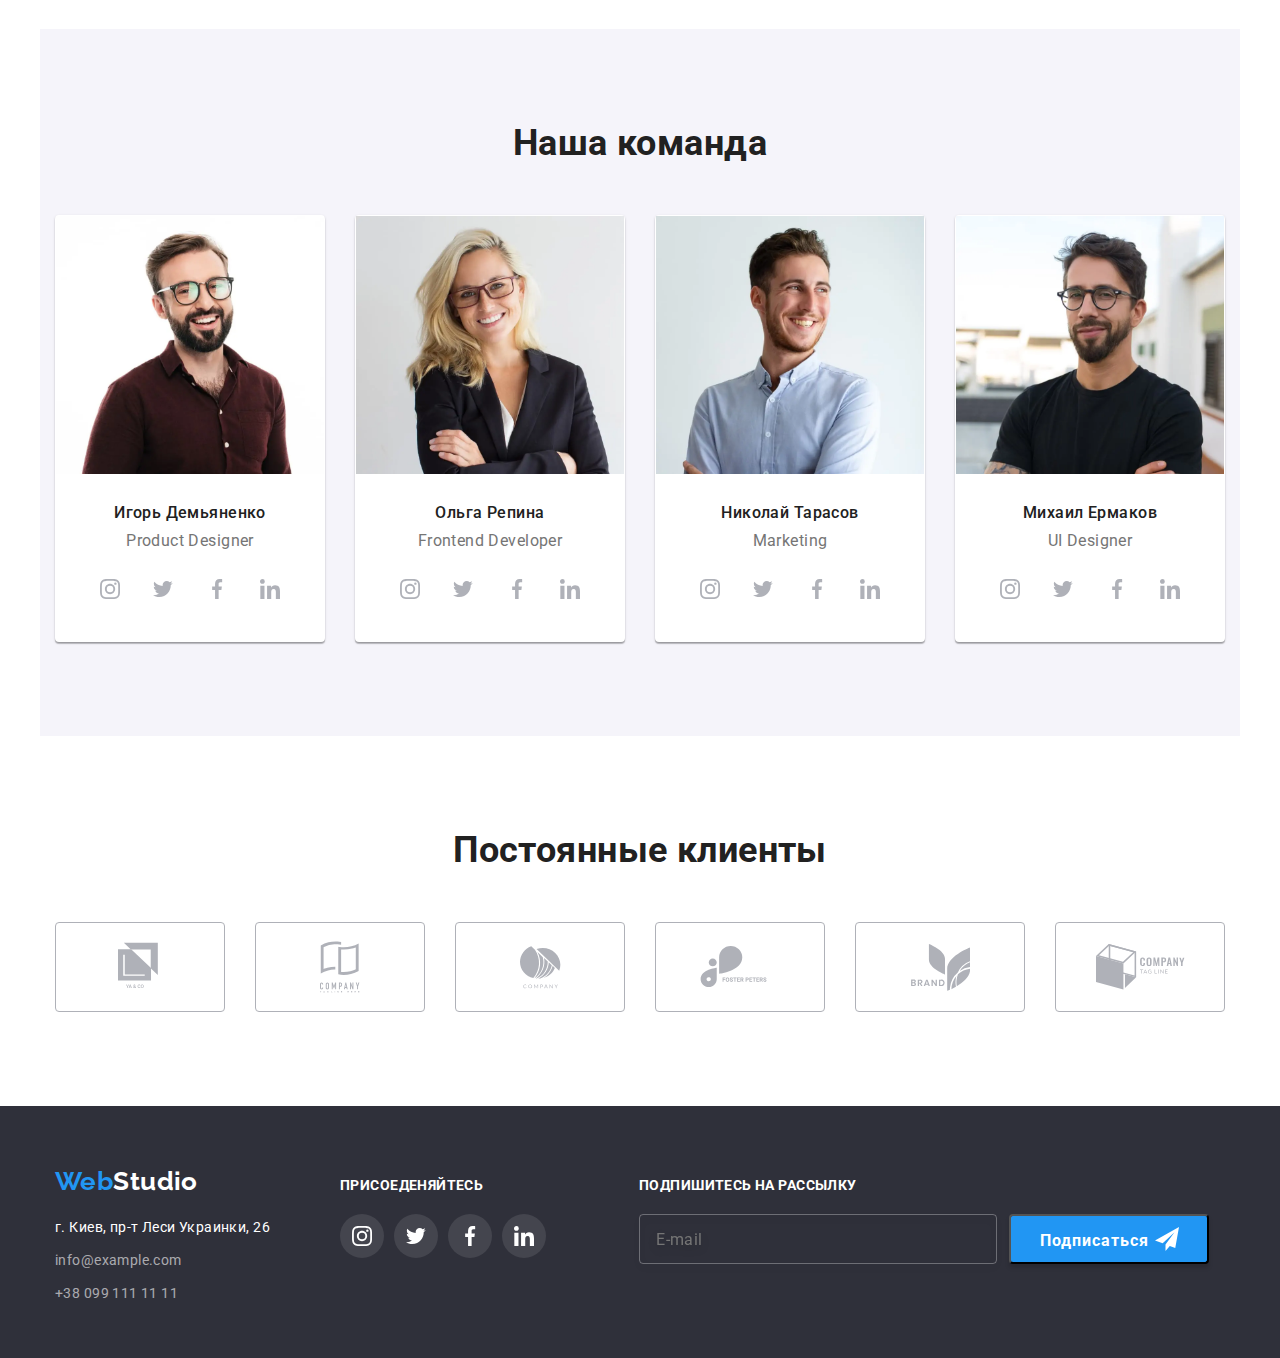
==== commit a0831c24: "1" ====
--- a/index.html
+++ b/index.html
@@ -56,443 +56,7 @@
                 </li>
             </ul>
         </div>
-        
-    </header>
-
-
-    <main>
-
-
-        <!-- ==================================hero============================================== -->
-        <section class="hero hero__bg-img">
-            <h1 class="hero__title">Эффективные решения<br /> для вашего бизнеса</h1>
-            <button class="hero__button" type="button" data-modal-open>Заказать услугу</button>
-        </section>
-        
-        <!--==================================Значимость==========================================-->
-        <section class="comandspecifications">
-            <h2 class="visually-hidden">Личне качества нашей команды</h2>
-            <div class="container">
-                <ul class="list comandspecifications__list">
-                    <li class="comandspecifications__li">
-                        <div class="specifications-allimg">
-                            <svg class="icon-specifications-antenna" width="70px" height="70px">
-                                <use href="./images/sprite-opt.svg#icon-specifications-antenna"></use>
-                            </svg>
-                        </div>
-                        <h3 class="comandspecifications__title">Внимание к деталям</h3>
-                        <p class="comandspecifications__text">
-                            Идейные соображения, а также начало повседневной
-                            работы по формированию позиции.
-                        </p>
-                    </li>
-                    <li class="comandspecifications__li">
-                        <div class="specifications-allimg">
-                            <svg class="icon-specifications-clock" width="70px" height="70px">
-                                <use href="./images/sprite-opt.svg#icon-specifications-clock"></use>
-                            </svg>
-                        </div>
-                        <h3 class="comandspecifications__title">Пунктуальность</h3>
-                        <p class="comandspecifications__text">Задача организации, в особенности же рамки и
-                            место обучения кадров влечет за собой.
-                        </p>
-                    </li>
-                    <li class="comandspecifications__li">
-                        <div class="specifications-allimg">
-                            <svg class="icon-specifications-diagram" width="70px" height="70px">
-                                <use href="./images/sprite-opt.svg#icon-specifications-diagram"></use>
-                            </svg>
-                        </div>
-                        <h3 class="comandspecifications__title">Планирование</h3>
-                        <p class="comandspecifications__text">Равным образом консультация с широким активом в
-                            значительной степени обуславливает.
-                        </p>
-                    </li>
-                    <li class="comandspecifications__li">
-                        <div class="specifications-allimg">
-                            <svg class="icon-specifications-astronaut" width="70px" height="70px">
-                                <use href="./images/sprite-opt.svg#icon-specifications-astronaut"></use>
-                            </svg>
-                        </div>
-                        <h3 class="comandspecifications__title">Современные технологии</h3>
-                        <p class="comandspecifications__text">Значимость этих проблем настолько очевидна,
-                            что реализация плановых заданий.
-                        </p>
-                    </li>
-                   
-                </ul>
-           </div>
-        </section>
-
-
-
-
-        <!-- ==================================Чем мы занимаемся ==================================-->
-        <section class="workspace">
-            <div class="container">
-                <h2 class="workspace__title">Чем мы занимаемся</h2>
-                
-                <ul class="list workspace__posters-list">
-                    <li class="workspace__posters-items">
-                        <div class="workspace__posters-card">
-                            <picture>
-                                <source 
-                                    media="(min-width: 1200px)"
-                                    srcset="./images/coding-desktop-img@1x.webp 1x, ./images/coding-desktop-img@2x.webp 2x" type="image/webp">
-                                <source 
-                                    srcset="./images/coding-desktop-img@1x.jpg 1x, ./images/coding-desktop-img@2x.jpg 2x" media="(min-width: 1200px)">
-                                <img 
-                                    src="./images/coding-desktop-img@1x.jpg" title="Десктопные приложения" alt="Десктопные приложения">
-                            </picture>
-                            <p class="workspace__text">Десктопные приложения</p>
-                        </div>
-                    </li>
-                    <li class="workspace__posters-items">               
-                        <div class="workspace__posters-card">
-                            <picture>
-                                <source media="(min-width: 1200px)"
-                                    srcset="./images/adaptiveLayOut-desktop-img@1x.webp 1x, ./images/adaptiveLayOut-desktop-img@2x.webp 2x"
-                                    type="image/webp">
-                                <source srcset="./images/adaptiveLayOut-desktop-img@1x.jpg 1x, ./images/adaptiveLayOut-desktop-img@2x.jpg 2x"
-                                    media="(min-width: 1200px)">
-                                <img src="./images/adaptiveLayOut-desktop-img@1x.jpg" title="Мобильные приложения" alt="Мобильные приложения">
-                            </picture>
-                            
-                            <p class="workspace__text">Мобильные приложения</p>
-                        </div>
-                                           
-                    </li>
-                    <li class="workspace__posters-items">
-                        <div class="workspace__posters-card">
-
-                            <picture>
-                                <source 
-                                    media="(min-width: 1200px)"
-                                    srcset="./images/box-desktop-img@1x.webp 1x, ./images/box-desktop-img@2x.webp 2x"
-                                    type="image/webp">
-                                <source 
-                                    srcset="./images/box-desktop-img@1x.jpg 1x, ./images/box-desktop-img@2x.jpg 2x"
-                                    media="(min-width: 1200px)">
-                                <img 
-                                    src="./images/box-desktop-img@1x.jpg" title="Дизайнерские решения" alt="Дизайнерские решения">
-                            </picture>
-
-                            <p class="workspace__text">Дизайнерские решения</p>
-                        </div>
-                    </li>  
-                    
-                                    
-                </ul>
-            </div>
-        </section>
-
-
-
-
-       
-        <!--============================== Наша команда ===================================-->
-        <section class="ourcomand"> 
-                <div class="container">
-                    <h2 class="ourcomand__title">Наша команда</h2>
-                
-                    <ul class="list ourcomand__list">
-                        <li class="ourcomand__items">
-                            <picture>
-                                <source 
-                                    media="(min-width: 1200px)"
-                                    srcset="./images/IgorDemianenko-desktop-img@1x.webp 1x, ./images/IgorDemianenko-desktop-img@2x.webp 2x" type="image/webp">
-                                <source 
-                                    srcset="./images/IgorDemianenko-desktop-img@1x.jpg 1x, ./images/IgorDemianenko-desktop-img@2x.jpg 2x" 
-                                    media="(min-width: 1200px)">
-                                <source 
-                                    media="(min-width: 768px)" 
-                                    srcset="./images/tablet-img/IgorDemianenko-tablet-img@1x.webp 1x, ./images/tablet-img/IgorDemianenko-tablet-img@2x.webp 2x" type="image/webp">
-                                <source 
-                                    srcset="./images/tablet-img/IgorDemianenko-tablet-img@1x.jpg 1x, ./images/tablet-img/IgorDemianenko-tablet-img@2x.jpg 2x" 
-                                    media="(min-width: 768px)">
-                                <source 
-                                    media="(min-width: 320)" 
-                                    srcset="./images/mobile-img/IgorDemianenko-mob-img@1x.webp 1x, ./images/mobile-img/IgorDemianenko-mob-img@2x.webp 2x" type="image/webp">
-                                <source 
-                                    srcset="./images/mobile-img/IgorDemianenko-mob-img@1x.jpg 1x, ./images/mobile-img/IgorDemianenko-mob-img@2x.jpg 2x" 
-                                    media="(min-width: 320px)">
-                                <img 
-                                    src="./images/mobile-img/IgorDemianenko-mob-img@1x.jpg" title="Игорь Демьяненко" alt="Игорь Демьяненко">
-                            </picture>
-                            
-                            <div class="ourcomand__alltext">
-                                <h3 class="ourcomand__name">Игорь Демьяненко</h3>
-                                <p class="ourcomand__specialization" lang="en">Product Designer</p> 
-
-                                <ul class="social-icons__list list">
-                                    <li class="social-icons__item">
-                                        <a href="#" class="social-icons__link" aria-label="инстаграм">
-                                            <svg class="social-icons__svg" width="20px" height="20px">
-                                                <use href="./images/sprite-opt.svg#icon-instagram"></use>
-                                            </svg>
-                                        </a>
-                                    </li>
-                                    <li class="social-icons__item">
-                                        <a href="#" class="social-icons__link" aria-label="твиттер">
-                                            <svg class="social-icons__svg" width="20px" height="20px">
-                                                <use href="./images/sprite-opt.svg#icon-twitter"></use>
-                                            </svg>
-                                        </a>
-                                    </li>
-                                    <li class="social-icons__item">
-                                        <a href="#" class="social-icons__link" aria-label="фейсбук">
-                                            <svg class="social-icons__svg" width="20px" height="20px">
-                                                <use href="./images/sprite-opt.svg#icon-facebook"></use>
-                                            </svg>
-                                        </a>
-                                    </li>
-                                    <li class="social-icons__item">
-                                        <a href="#" class="social-icons__link" aria-label="линкедин">
-                                            <svg class="social-icons__svg" width="20px" height="20px">
-                                                <use href="./images/sprite-opt.svg#icon-linkedin"></use>
-                                            </svg>
-                                        </a>
-                                    </li>
-                                </ul>
-                            </div>
-                        </li>
-                        <li class="ourcomand__items">
-                            <picture>
-                                <source 
-                                    media="(min-width: 1200px)"
-                                    srcset="./images/OlgaRepina-desktop-img@1x.webp 1x, ./images/OlgaRepina-desktop-img@2x.webp 2x"
-                                    type="image/webp">
-                                <source 
-                                    srcset="./images/OlgaRepina-desktop-img@1x.jpg 1x, ./images/OlgaRepina-desktop-img@2x.jpg 2x"
-                                    media="(min-width: 1200px)">
-                                <source 
-                                    media="(min-width: 768px)"
-                                    srcset="./images/tablet-img/OlgaRepina-tablet-img@1x.webp 1x, ./images/tablet-img/OlgaRepina-tablet-img@2x.webp 2x"
-                                    type="image/webp">
-                                <source
-                                    srcset="./images/tablet-img/OlgaRepina-tablet-img@1x.jpg 1x, ./images/tablet-img/OlgaRepina-tablet-img@2x.jpg 2x"
-                                    media="(min-width: 768px)">
-                                <source 
-                                    media="(min-width: 320)"
-                                    srcset="./images/mobile-img/OlgaRepina-mob-img@1x.webp 1x, ./images/mobile-img/OlgaRepina-mob-img@2x.webp 2x"
-                                    type="image/webp">
-                                <source
-                                    srcset="./images/mobile-img/OlgaRepina-mob-img@1x.jpg 1x, ./images/mobile-img/OlgaRepina-mob-img@2x.jpg 2x"
-                                    media="(min-width: 320px)">
-                                <img 
-                                    src="./images/mobile-img/OlgaRepina-mob-img@1x.jpg" title="Ольга Репина" alt="Ольга Репина">
-                            </picture>                      
-                            <div class="ourcomand__alltext">
-                                <h3 class="ourcomand__name">Ольга Репина</h3>
-                                <p class="ourcomand__specialization" lang="en">Frontend Developer</p>
-                                <ul class="social-icons__list list">
-                                    <li class="social-icons__item">
-                                        <a href="#" class="social-icons__link" aria-label="инстаграм">
-                                            <svg class="social-icons__svg" width="20px" height="20px">
-                                                <use href="./images/sprite-opt.svg#icon-instagram"></use>
-                                            </svg>
-                                        </a>
-                                    </li>
-                                    <li class="social-icons__item">
-                                        <a href="#" class="social-icons__link" aria-label="твиттер">
-                                            <svg class="social-icons__svg" width="20px" height="20px">
-                                                <use href="./images/sprite-opt.svg#icon-twitter"></use>
-                                            </svg>
-                                        </a>
-                                    </li>
-                                    <li class="social-icons__item">
-                                        <a href="#" class="social-icons__link" aria-label="фейсбук">
-                                            <svg class="social-icons__svg" width="20px" height="20px">
-                                                <use href="./images/sprite-opt.svg#icon-facebook"></use>
-                                            </svg>
-                                        </a>
-                                    </li>
-                                    <li class="social-icons__item">
-                                        <a href="#" class="social-icons__link" aria-label="линкедин">
-                                            <svg class="social-icons__svg" width="20px" height="20px">
-                                                <use href="./images/sprite-opt.svg#icon-linkedin"></use>
-                                            </svg>
-                                        </a>
-                                    </li>
-                                </ul>
-                            </div>
-                        </li>
-                        <li class="ourcomand__items">
-                            <picture>
-                                <source 
-                                    media="(min-width: 1200px)"
-                                    srcset="./images/NikTarasov-desktop-img@1x.webp 1x, ./images/NikTarasov-desktop-img@2x.webp 2x"
-                                    type="image/webp">
-                                <source 
-                                    srcset="./images/NikTarasov-desktop-img@1x.jpg 1x, ./images/NikTarasov-desktop-img@2x.jpg 2x"
-                                    media="(min-width: 1200px)">
-                                <source 
-                                    media="(min-width: 768px)"
-                                    srcset="./images/tablet-img/NikTarasov-tablet-img@1x.webp 1x, ./images/tablet-img/NikTarasov-tablet-img@2x.webp 2x"
-                                    type="image/webp">
-                                <source
-                                    srcset="./images/tablet-img/NikTarasov-tablet-img@1x.jpg 1x, ./images/tablet-img/NikTarasov-tablet-img@2x.jpg 2x"
-                                    media="(min-width: 768px)">
-                                <source 
-                                    media="(min-width: 320)"
-                                    srcset="./images/mobile-img/NikTarasov-mob-img@1x.webp 1x, ./images/mobile-img/NikTarasov-mob-img@2x.webp 2x"
-                                    type="image/webp">
-                                <source 
-                                    srcset="./images/mobile-img/NikTarasov-mob-img@1x.jpg 1x, ./images/mobile-img/NikTarasov-mob-img@2x.jpg 2x"
-                                    media="(min-width: 320px)">
-                                <img 
-                                    src="./images/mobile-img/NikTarasov-mob-img@1x.jpg" title="Николай Тарасов" alt="Николай Тарасов">
-                            </picture>
-                            <div class="ourcomand__alltext">
-                                <h3 class="ourcomand__name">Николай Тарасов</h3>
-                                <p class="ourcomand__specialization" lang="en">Marketing</p>
-                                <ul class="social-icons__list list">
-                                    <li class="social-icons__item">
-                                        <a href="#" class="social-icons__link" aria-label="инстаграм">
-                                            <svg class="social-icons__svg" width="20px" height="20px">
-                                                <use href="./images/sprite-opt.svg#icon-instagram"></use>
-                                            </svg>
-                                        </a>
-                                    </li>
-                                    <li class="social-icons__item">
-                                        <a href="#" class="social-icons__link" aria-label="твиттер">
-                                            <svg class="social-icons__svg" width="20px" height="20px">
-                                                <use href="./images/sprite-opt.svg#icon-twitter"></use>
-                                            </svg>
-                                        </a>
-                                    </li>
-                                    <li class="social-icons__item">
-                                        <a href="#" class="social-icons__link" aria-label="фейсбук">
-                                            <svg class="social-icons__svg" width="20px" height="20px">
-                                                <use href="./images/sprite-opt.svg#icon-facebook"></use>
-                                            </svg>
-                                        </a>
-                                    </li>
-                                    <li class="social-icons__item">
-                                        <a href="#" class="social-icons__link" aria-label="линкедин">
-                                            <svg class="social-icons__svg" width="20px" height="20px">
-                                                <use href="./images/sprite-opt.svg#icon-linkedin"></use>
-                                            </svg>
-                                        </a>
-                                    </li>
-                                </ul>
-                            </div>
-                        </li>
-                        <li class="ourcomand__items">
-                            <picture>
-                                <source 
-                                    media="(min-width: 1200px)"
-                                    srcset="./images/mihaErmakov-desktop-img@1x.webp 1x, ./images/mihaErmakov-desktop-img@2x.webp 2x"
-                                    type="image/webp">
-                                <source 
-                                    srcset="./images/mihaErmakov-desktop-img@1x.jpg 1x, ./images/mihaErmakov-desktop-img@2x.jpg 2x"
-                                    media="(min-width: 1200px)">
-                                <source media="(min-width: 768px)"
-                                    srcset="./images/tablet-img/mihaErmakov-tablet-img@1x.webp 1x, ./images/tablet-img/mihaErmakov-tablet-img@2x.webp 2x"
-                                    type="image/webp">
-                                <source
-                                    srcset="./images/tablet-img/mihaErmakov-tablet-img@1x.jpg 1x, ./images/tablet-img/mihaErmakov-tablet-img@2x.jpg 2x"
-                                    media="(min-width: 768px)">
-                                <source media="(min-width: 320)"
-                                    srcset="./images/mobile-img/mihaErmakov-mob-img@1x.webp 1x, ./images/mobile-img/mihaErmakov-mob-img@2x.webp 2x"
-                                    type="image/webp">
-                                <source 
-                                    srcset="./images/mobile-img/mihaErmakov-mob-img@1x.jpg 1x, ./images/mobile-img/mihaErmakov-mob-img@2x.jpg 2x"
-                                    media="(min-width: 320px)">
-                                <img 
-                                    src="./images/mobile-img/mihaErmakov-mob-img@1x.jpg" title="Михаил Ермаков" alt="Михаил Ермаков">
-                            </picture>
-                            <div class="ourcomand__alltext">
-                                <h3 class="ourcomand__name">Михаил Ермаков</h3>
-                                <p class="ourcomand__specialization" lang="en">UI Designer</p>
-                                <ul class="social-icons__list list">
-                                    <li class="social-icons__item">
-                                        <a href="#" class="social-icons__link" aria-label="инстаграм">
-                                            <svg class="social-icons__svg" width="20px" height="20px">
-                                                <use href="./images/sprite-opt.svg#icon-instagram"></use>
-                                            </svg>
-                                        </a>
-                                    </li>
-                                    <li class="social-icons__item">
-                                        <a href="#" class="social-icons__link" aria-label="твиттер">
-                                            <svg class="social-icons__svg" width="20px" height="20px">
-                                                <use href="./images/sprite-opt.svg#icon-twitter"></use>
-                                            </svg>
-                                        </a>
-                                    </li>
-                                    <li class="social-icons__item">
-                                        <a href="#" class="social-icons__link" aria-label="фейсбук">
-                                            <svg class="social-icons__svg" width="20px" height="20px">
-                                                <use href="./images/sprite-opt.svg#icon-facebook"></use>
-                                            </svg>
-                                        </a>
-                                    </li>
-                                    <li class="social-icons__item">
-                                        <a href="#" class="social-icons__link" aria-label="линкедин">
-                                            <svg class="social-icons__svg" width="20px" height="20px">
-                                                <use href="./images/sprite-opt.svg#icon-linkedin"></use>
-                                            </svg>
-                                        </a>
-                                    </li>
-                                </ul>
-                            </div>
-                        </li>                     
-                    </ul>
-                </div>            
-        </section>
-
-
-        <!--=============================== Наши клиенты =====================================-->
-        <section class="client">
-            <div class="container">
-                <h2 class="client__title">Постоянные клиенты</h2>
-                <ul class="client__list list">
-                    <li class="client__list-items">
-                        <a href="#" class="client__link">
-                            <svg class="icon-company yaico all-company-icon">
-                                <use href="./images/sprite-opt.svg#icon-company-yaico"></use>
-                            </svg>
-                        </a>
-                    </li>
-                    <li class="client__list-items">
-                        <a href="#" class="client__link">
-                            <svg class="icon-company company-second-left all-company-icon">
-                                <use href="./images/sprite-opt.svg#icon-company-second-left"></use>
-                            </svg>
-                        </a>
-                    </li>
-                    <li class="client__list-items">
-                        <a href="#" class="client__link">
-                            <svg class="icon-company company-circle all-company-icon">
-                                <use href="./images/sprite-opt.svg#icon-company-circle"></use>
-                            </svg>
-                        </a>
-                    </li>
-                    <li class="client__list-items">
-                        <a href="#" class="client__link">
-                            <svg class="icon-company company-foster-peters all-company-icon">
-                                <use href="./images/sprite-opt.svg#icon-company-foster-peters"></use>
-                            </svg>
-                        </a>
-                    </li>
-                    <li class="client__list-items">
-                        <a href="#" class="client__link">
-                            <svg class="icon-company company-brand all-company-icon">
-                                <use href="./images/sprite-opt.svg#icon-company-brand"></use>
-                            </svg>
-                        </a>
-                    </li>
-                    <li class="client__list-items">
-                        <a href="#" class="client__link">
-                            <svg class="icon-company company-tagline all-company-icon">
-                                <use href="./images/sprite-opt.svg#icon-company-tagline"></use>
-                            </svg>
-                        </a>
-                    </li>
-                </ul>
-            </div>
-        </section>
-        <div class="mobile-menu " data-menu>
+        <div class="mobile-menu container" data-menu>
             <button class="mobile-menu__btn" type="button" data-menu-close>
                 <svg class="mobile-menu__btn-svg">
                     <use href="./images/sprite-opt.svg#icon-close-mob-menu-btn"></use>
@@ -544,6 +108,442 @@
             </ul>
         
         </div>
+    </header>
+
+
+    <main>
+
+
+        <!-- ==================================hero============================================== -->
+        <section class="hero hero__bg-img container">
+            <h1 class="hero__title">Эффективные решения<br /> для вашего бизнеса</h1>
+            <button class="hero__button" type="button" data-modal-open>Заказать услугу</button>
+        </section>
+        
+        <!--==================================Значимость==========================================-->
+        <section class="comandspecifications">
+            <h2 class="visually-hidden">Личне качества нашей команды</h2>
+            <div class="container">
+                <ul class="list comandspecifications__list">
+                    <li class="comandspecifications__li">
+                        <div class="specifications-allimg">
+                            <svg class="icon-specifications-antenna" width="70px" height="70px">
+                                <use href="./images/sprite-opt.svg#icon-specifications-antenna"></use>
+                            </svg>
+                        </div>
+                        <h3 class="comandspecifications__title">Внимание к деталям</h3>
+                        <p class="comandspecifications__text">
+                            Идейные соображения, а также начало повседневной
+                            работы по формированию позиции.
+                        </p>
+                    </li>
+                    <li class="comandspecifications__li">
+                        <div class="specifications-allimg">
+                            <svg class="icon-specifications-clock" width="70px" height="70px">
+                                <use href="./images/sprite-opt.svg#icon-specifications-clock"></use>
+                            </svg>
+                        </div>
+                        <h3 class="comandspecifications__title">Пунктуальность</h3>
+                        <p class="comandspecifications__text">Задача организации, в особенности же рамки и
+                            место обучения кадров влечет за собой.
+                        </p>
+                    </li>
+                    <li class="comandspecifications__li">
+                        <div class="specifications-allimg">
+                            <svg class="icon-specifications-diagram" width="70px" height="70px">
+                                <use href="./images/sprite-opt.svg#icon-specifications-diagram"></use>
+                            </svg>
+                        </div>
+                        <h3 class="comandspecifications__title">Планирование</h3>
+                        <p class="comandspecifications__text">Равным образом консультация с широким активом в
+                            значительной степени обуславливает.
+                        </p>
+                    </li>
+                    <li class="comandspecifications__li">
+                        <div class="specifications-allimg">
+                            <svg class="icon-specifications-astronaut" width="70px" height="70px">
+                                <use href="./images/sprite-opt.svg#icon-specifications-astronaut"></use>
+                            </svg>
+                        </div>
+                        <h3 class="comandspecifications__title">Современные технологии</h3>
+                        <p class="comandspecifications__text">Значимость этих проблем настолько очевидна,
+                            что реализация плановых заданий.
+                        </p>
+                    </li>
+                   
+                </ul>
+           </div>
+        </section>
+
+
+
+
+        <!-- ==================================Чем мы занимаемся ==================================-->
+        <section class="workspace">
+            <div class="container">
+                <h2 class="workspace__title">Чем мы занимаемся</h2>
+                
+                <ul class="list workspace__posters-list">
+                    <li class="workspace__posters-items">
+                        <div class="workspace__posters-card">
+                            <picture>
+                                <source 
+                                    media="(min-width: 1200px)"
+                                    srcset="./images/coding-desktop-img@1x.webp 1x, ./images/coding-desktop-img@2x.webp 2x" type="image/webp">
+                                <source 
+                                    srcset="./images/coding-desktop-img@1x.jpg 1x, ./images/coding-desktop-img@2x.jpg 2x" media="(min-width: 1200px)">
+                                <img 
+                                    src="./images/coding-desktop-img@1x.jpg" title="Десктопные приложения" alt="Десктопные приложения">
+                            </picture>
+                            <p class="workspace__text">Десктопные приложения</p>
+                        </div>
+                    </li>
+                    <li class="workspace__posters-items">               
+                        <div class="workspace__posters-card">
+                            <picture>
+                                <source media="(min-width: 1200px)"
+                                    srcset="./images/adaptiveLayOut-desktop-img@1x.webp 1x, ./images/adaptiveLayOut-desktop-img@2x.webp 2x"
+                                    type="image/webp">
+                                <source srcset="./images/adaptiveLayOut-desktop-img@1x.jpg 1x, ./images/adaptiveLayOut-desktop-img@2x.jpg 2x"
+                                    media="(min-width: 1200px)">
+                                <img src="./images/adaptiveLayOut-desktop-img@1x.jpg" title="Мобильные приложения" alt="Мобильные приложения">
+                            </picture>
+                            
+                            <p class="workspace__text">Мобильные приложения</p>
+                        </div>
+                                           
+                    </li>
+                    <li class="workspace__posters-items">
+                        <div class="workspace__posters-card">
+
+                            <picture>
+                                <source 
+                                    media="(min-width: 1200px)"
+                                    srcset="./images/box-desktop-img@1x.webp 1x, ./images/box-desktop-img@2x.webp 2x"
+                                    type="image/webp">
+                                <source 
+                                    srcset="./images/box-desktop-img@1x.jpg 1x, ./images/box-desktop-img@2x.jpg 2x"
+                                    media="(min-width: 1200px)">
+                                <img 
+                                    src="./images/box-desktop-img@1x.jpg" title="Дизайнерские решения" alt="Дизайнерские решения">
+                            </picture>
+
+                            <p class="workspace__text">Дизайнерские решения</p>
+                        </div>
+                    </li>  
+                    
+                                    
+                </ul>
+            </div>
+        </section>
+
+
+
+
+       
+        <!--============================== Наша команда ===================================-->
+        <section class="ourcomand"> 
+                <div class="container">
+                    <h2 class="ourcomand__title">Наша команда</h2>
+                
+                    <ul class="list ourcomand__list">
+                        <li class="ourcomand__items">
+                            <picture>
+                                <source 
+                                    media="(min-width: 1200px)"
+                                    srcset="./images/IgorDemianenko-desktop-img@1x.webp 1x, ./images/IgorDemianenko-desktop-img@2x.webp 2x" type="image/webp">
+                                <source 
+                                    srcset="./images/IgorDemianenko-desktop-img@1x.jpg 1x, ./images/IgorDemianenko-desktop-img@2x.jpg 2x" 
+                                    media="(min-width: 1200px)">
+                                <source 
+                                    media="(min-width: 768px)" 
+                                    srcset="./images/tablet-img/IgorDemianenko-tablet-img@1x.webp 1x, ./images/tablet-img/IgorDemianenko-tablet-img@2x.webp 2x" type="image/webp">
+                                <source 
+                                    srcset="./images/tablet-img/IgorDemianenko-tablet-img@1x.jpg 1x, ./images/tablet-img/IgorDemianenko-tablet-img@2x.jpg 2x" 
+                                    media="(min-width: 768px)">
+                                <source 
+                                    media="(min-width: 320px)" 
+                                    srcset="./images/mobile-img/IgorDemianenko-mob-img@1x.webp 1x, ./images/mobile-img/IgorDemianenko-mob-img@2x.webp 2x" type="image/webp">
+                                <source 
+                                    srcset="./images/mobile-img/IgorDemianenko-mob-img@1x.jpg 1x, ./images/mobile-img/IgorDemianenko-mob-img@2x.jpg 2x" 
+                                    media="(min-width: 320px)">
+                                <img 
+                                    src="./images/mobile-img/IgorDemianenko-mob-img@1x.jpg" title="Игорь Демьяненко" alt="Игорь Демьяненко">
+                            </picture>
+                            
+                            <div class="ourcomand__alltext">
+                                <h3 class="ourcomand__name">Игорь Демьяненко</h3>
+                                <p class="ourcomand__specialization" lang="en">Product Designer</p> 
+
+                                <ul class="social-icons__list list">
+                                    <li class="social-icons__item">
+                                        <a href="#" class="social-icons__link" aria-label="инстаграм">
+                                            <svg class="social-icons__svg" width="20px" height="20px">
+                                                <use href="./images/sprite-opt.svg#icon-instagram"></use>
+                                            </svg>
+                                        </a>
+                                    </li>
+                                    <li class="social-icons__item">
+                                        <a href="#" class="social-icons__link" aria-label="твиттер">
+                                            <svg class="social-icons__svg" width="20px" height="20px">
+                                                <use href="./images/sprite-opt.svg#icon-twitter"></use>
+                                            </svg>
+                                        </a>
+                                    </li>
+                                    <li class="social-icons__item">
+                                        <a href="#" class="social-icons__link" aria-label="фейсбук">
+                                            <svg class="social-icons__svg" width="20px" height="20px">
+                                                <use href="./images/sprite-opt.svg#icon-facebook"></use>
+                                            </svg>
+                                        </a>
+                                    </li>
+                                    <li class="social-icons__item">
+                                        <a href="#" class="social-icons__link" aria-label="линкедин">
+                                            <svg class="social-icons__svg" width="20px" height="20px">
+                                                <use href="./images/sprite-opt.svg#icon-linkedin"></use>
+                                            </svg>
+                                        </a>
+                                    </li>
+                                </ul>
+                            </div>
+                        </li>
+                        <li class="ourcomand__items">
+                            <picture>
+                                <source 
+                                    media="(min-width: 1200px)"
+                                    srcset="./images/OlgaRepina-desktop-img@1x.webp 1x, ./images/OlgaRepina-desktop-img@2x.webp 2x"
+                                    type="image/webp">
+                                <source 
+                                    srcset="./images/OlgaRepina-desktop-img@1x.jpg 1x, ./images/OlgaRepina-desktop-img@2x.jpg 2x"
+                                    media="(min-width: 1200px)">
+                                <source 
+                                    media="(min-width: 768px)"
+                                    srcset="./images/tablet-img/OlgaRepina-tablet-img@1x.webp 1x, ./images/tablet-img/OlgaRepina-tablet-img@2x.webp 2x"
+                                    type="image/webp">
+                                <source
+                                    srcset="./images/tablet-img/OlgaRepina-tablet-img@1x.jpg 1x, ./images/tablet-img/OlgaRepina-tablet-img@2x.jpg 2x"
+                                    media="(min-width: 768px)">
+                                <source 
+                                    media="(min-width: 320px)"
+                                    srcset="./images/mobile-img/OlgaRepina-mob-img@1x.webp 1x, ./images/mobile-img/OlgaRepina-mob-img@2x.webp 2x"
+                                    type="image/webp">
+                                <source
+                                    srcset="./images/mobile-img/OlgaRepina-mob-img@1x.jpg 1x, ./images/mobile-img/OlgaRepina-mob-img@2x.jpg 2x"
+                                    media="(min-width: 320px)">
+                                <img 
+                                    src="./images/mobile-img/OlgaRepina-mob-img@1x.jpg" title="Ольга Репина" alt="Ольга Репина">
+                            </picture>                      
+                            <div class="ourcomand__alltext">
+                                <h3 class="ourcomand__name">Ольга Репина</h3>
+                                <p class="ourcomand__specialization" lang="en">Frontend Developer</p>
+                                <ul class="social-icons__list list">
+                                    <li class="social-icons__item">
+                                        <a href="#" class="social-icons__link" aria-label="инстаграм">
+                                            <svg class="social-icons__svg" width="20px" height="20px">
+                                                <use href="./images/sprite-opt.svg#icon-instagram"></use>
+                                            </svg>
+                                        </a>
+                                    </li>
+                                    <li class="social-icons__item">
+                                        <a href="#" class="social-icons__link" aria-label="твиттер">
+                                            <svg class="social-icons__svg" width="20px" height="20px">
+                                                <use href="./images/sprite-opt.svg#icon-twitter"></use>
+                                            </svg>
+                                        </a>
+                                    </li>
+                                    <li class="social-icons__item">
+                                        <a href="#" class="social-icons__link" aria-label="фейсбук">
+                                            <svg class="social-icons__svg" width="20px" height="20px">
+                                                <use href="./images/sprite-opt.svg#icon-facebook"></use>
+                                            </svg>
+                                        </a>
+                                    </li>
+                                    <li class="social-icons__item">
+                                        <a href="#" class="social-icons__link" aria-label="линкедин">
+                                            <svg class="social-icons__svg" width="20px" height="20px">
+                                                <use href="./images/sprite-opt.svg#icon-linkedin"></use>
+                                            </svg>
+                                        </a>
+                                    </li>
+                                </ul>
+                            </div>
+                        </li>
+                        <li class="ourcomand__items">
+                            <picture>
+                                <source 
+                                    media="(min-width: 1200px)"
+                                    srcset="./images/NikTarasov-desktop-img@1x.webp 1x, ./images/NikTarasov-desktop-img@2x.webp 2x"
+                                    type="image/webp">
+                                <source 
+                                    srcset="./images/NikTarasov-desktop-img@1x.jpg 1x, ./images/NikTarasov-desktop-img@2x.jpg 2x"
+                                    media="(min-width: 1200px)">
+                                <source 
+                                    media="(min-width: 768px)"
+                                    srcset="./images/tablet-img/NikTarasov-tablet-img@1x.webp 1x, ./images/tablet-img/NikTarasov-tablet-img@2x.webp 2x"
+                                    type="image/webp">
+                                <source
+                                    srcset="./images/tablet-img/NikTarasov-tablet-img@1x.jpg 1x, ./images/tablet-img/NikTarasov-tablet-img@2x.jpg 2x"
+                                    media="(min-width: 768px)">
+                                <source 
+                                    media="(min-width: 320px)"
+                                    srcset="./images/mobile-img/NikTarasov-mob-img@1x.webp 1x, ./images/mobile-img/NikTarasov-mob-img@2x.webp 2x"
+                                    type="image/webp">
+                                <source 
+                                    srcset="./images/mobile-img/NikTarasov-mob-img@1x.jpg 1x, ./images/mobile-img/NikTarasov-mob-img@2x.jpg 2x"
+                                    media="(min-width: 320px)">
+                                <img 
+                                    src="./images/mobile-img/NikTarasov-mob-img@1x.jpg" title="Николай Тарасов" alt="Николай Тарасов">
+                            </picture>
+                            <div class="ourcomand__alltext">
+                                <h3 class="ourcomand__name">Николай Тарасов</h3>
+                                <p class="ourcomand__specialization" lang="en">Marketing</p>
+                                <ul class="social-icons__list list">
+                                    <li class="social-icons__item">
+                                        <a href="#" class="social-icons__link" aria-label="инстаграм">
+                                            <svg class="social-icons__svg" width="20px" height="20px">
+                                                <use href="./images/sprite-opt.svg#icon-instagram"></use>
+                                            </svg>
+                                        </a>
+                                    </li>
+                                    <li class="social-icons__item">
+                                        <a href="#" class="social-icons__link" aria-label="твиттер">
+                                            <svg class="social-icons__svg" width="20px" height="20px">
+                                                <use href="./images/sprite-opt.svg#icon-twitter"></use>
+                                            </svg>
+                                        </a>
+                                    </li>
+                                    <li class="social-icons__item">
+                                        <a href="#" class="social-icons__link" aria-label="фейсбук">
+                                            <svg class="social-icons__svg" width="20px" height="20px">
+                                                <use href="./images/sprite-opt.svg#icon-facebook"></use>
+                                            </svg>
+                                        </a>
+                                    </li>
+                                    <li class="social-icons__item">
+                                        <a href="#" class="social-icons__link" aria-label="линкедин">
+                                            <svg class="social-icons__svg" width="20px" height="20px">
+                                                <use href="./images/sprite-opt.svg#icon-linkedin"></use>
+                                            </svg>
+                                        </a>
+                                    </li>
+                                </ul>
+                            </div>
+                        </li>
+                        <li class="ourcomand__items">
+                            <picture>
+                                <source 
+                                    media="(min-width: 1200px)"
+                                    srcset="./images/mihaErmakov-desktop-img@1x.webp 1x, ./images/mihaErmakov-desktop-img@2x.webp 2x"
+                                    type="image/webp">
+                                <source 
+                                    srcset="./images/mihaErmakov-desktop-img@1x.jpg 1x, ./images/mihaErmakov-desktop-img@2x.jpg 2x"
+                                    media="(min-width: 1200px)">
+                                <source media="(min-width: 768px)"
+                                    srcset="./images/tablet-img/mihaErmakov-tablet-img@1x.webp 1x, ./images/tablet-img/mihaErmakov-tablet-img@2x.webp 2x"
+                                    type="image/webp">
+                                <source
+                                    srcset="./images/tablet-img/mihaErmakov-tablet-img@1x.jpg 1x, ./images/tablet-img/mihaErmakov-tablet-img@2x.jpg 2x"
+                                    media="(min-width: 768px)">
+                                <source media="(min-width: 320px)"
+                                    srcset="./images/mobile-img/mihaErmakov-mob-img@1x.webp 1x, ./images/mobile-img/mihaErmakov-mob-img@2x.webp 2x"
+                                    type="image/webp">
+                                <source 
+                                    srcset="./images/mobile-img/mihaErmakov-mob-img@1x.jpg 1x, ./images/mobile-img/mihaErmakov-mob-img@2x.jpg 2x"
+                                    media="(min-width: 320px)">
+                                <img 
+                                    src="./images/mobile-img/mihaErmakov-mob-img@1x.jpg" title="Михаил Ермаков" alt="Михаил Ермаков">
+                            </picture>
+                            <div class="ourcomand__alltext">
+                                <h3 class="ourcomand__name">Михаил Ермаков</h3>
+                                <p class="ourcomand__specialization" lang="en">UI Designer</p>
+                                <ul class="social-icons__list list">
+                                    <li class="social-icons__item">
+                                        <a href="#" class="social-icons__link" aria-label="инстаграм">
+                                            <svg class="social-icons__svg" width="20px" height="20px">
+                                                <use href="./images/sprite-opt.svg#icon-instagram"></use>
+                                            </svg>
+                                        </a>
+                                    </li>
+                                    <li class="social-icons__item">
+                                        <a href="#" class="social-icons__link" aria-label="твиттер">
+                                            <svg class="social-icons__svg" width="20px" height="20px">
+                                                <use href="./images/sprite-opt.svg#icon-twitter"></use>
+                                            </svg>
+                                        </a>
+                                    </li>
+                                    <li class="social-icons__item">
+                                        <a href="#" class="social-icons__link" aria-label="фейсбук">
+                                            <svg class="social-icons__svg" width="20px" height="20px">
+                                                <use href="./images/sprite-opt.svg#icon-facebook"></use>
+                                            </svg>
+                                        </a>
+                                    </li>
+                                    <li class="social-icons__item">
+                                        <a href="#" class="social-icons__link" aria-label="линкедин">
+                                            <svg class="social-icons__svg" width="20px" height="20px">
+                                                <use href="./images/sprite-opt.svg#icon-linkedin"></use>
+                                            </svg>
+                                        </a>
+                                    </li>
+                                </ul>
+                            </div>
+                        </li>                     
+                    </ul>
+                </div>            
+        </section>
+
+
+        <!--=============================== Наши клиенты =====================================-->
+        <section class="client">
+            <div class="container">
+                <h2 class="client__title">Постоянные клиенты</h2>
+                <ul class="client__list list">
+                    <li class="client__list-items">
+                        <a href="#" class="client__link">
+                            <svg class="icon-company yaico all-company-icon">
+                                <use href="./images/sprite-opt.svg#icon-company-yaico"></use>
+                            </svg>
+                        </a>
+                    </li>
+                    <li class="client__list-items">
+                        <a href="#" class="client__link">
+                            <svg class="icon-company company-second-left all-company-icon">
+                                <use href="./images/sprite-opt.svg#icon-company-second-left"></use>
+                            </svg>
+                        </a>
+                    </li>
+                    <li class="client__list-items">
+                        <a href="#" class="client__link">
+                            <svg class="icon-company company-circle all-company-icon">
+                                <use href="./images/sprite-opt.svg#icon-company-circle"></use>
+                            </svg>
+                        </a>
+                    </li>
+                    <li class="client__list-items">
+                        <a href="#" class="client__link">
+                            <svg class="icon-company company-foster-peters all-company-icon">
+                                <use href="./images/sprite-opt.svg#icon-company-foster-peters"></use>
+                            </svg>
+                        </a>
+                    </li>
+                    <li class="client__list-items">
+                        <a href="#" class="client__link">
+                            <svg class="icon-company company-brand all-company-icon">
+                                <use href="./images/sprite-opt.svg#icon-company-brand"></use>
+                            </svg>
+                        </a>
+                    </li>
+                    <li class="client__list-items">
+                        <a href="#" class="client__link">
+                            <svg class="icon-company company-tagline all-company-icon">
+                                <use href="./images/sprite-opt.svg#icon-company-tagline"></use>
+                            </svg>
+                        </a>
+                    </li>
+                </ul>
+            </div>
+        </section>
+        
     </main>
 
 
--- a/css/main.css
+++ b/css/main.css
@@ -58,6 +58,8 @@
 
 img {
   display: block;
+  width: 100%;
+  height: auto;
 }
 
 body {
@@ -227,10 +229,9 @@
     height: 16px;
   }
   .mobile-menu {
-    position: absolute;
-    width: 100%;
-    height: 100%;
-    max-width: 480px;
+    position: fixed;
+    width: 100vw;
+    height: 100vh;
     overflow-x: scroll;
     top: 0;
     left: 50%;
@@ -518,7 +519,6 @@
 .hero {
   background-color: var(--hero-bgc);
   width: 100%;
-  min-width: 480px;
   text-align: center;
 }
 
@@ -555,7 +555,6 @@
   .hero {
     padding-top: 118px;
     padding-bottom: 118px;
-    height: 400px;
   }
   .hero__bg-img {
     background-image: linear-gradient(to right, rgba(47, 48, 58, 0.4), rgba(47, 48, 58, 0.4)), url("../images/mobile-img/hero-mob-fone@1x.jpg");
@@ -828,7 +827,7 @@
 .ourcomand__items {
   max-width: 450px;
   max-height: 622px;
-  border: 1px solid transparent;
+  outline: 1px solid transparent;
   border-radius: 4px;
   box-shadow: 0px 1px 3px rgba(0, 0, 0, 0.12), 0px 1px 1px rgba(0, 0, 0, 0.14), 0px 2px 1px rgba(0, 0, 0, 0.2);
   background-color: var(--main-bg-color);
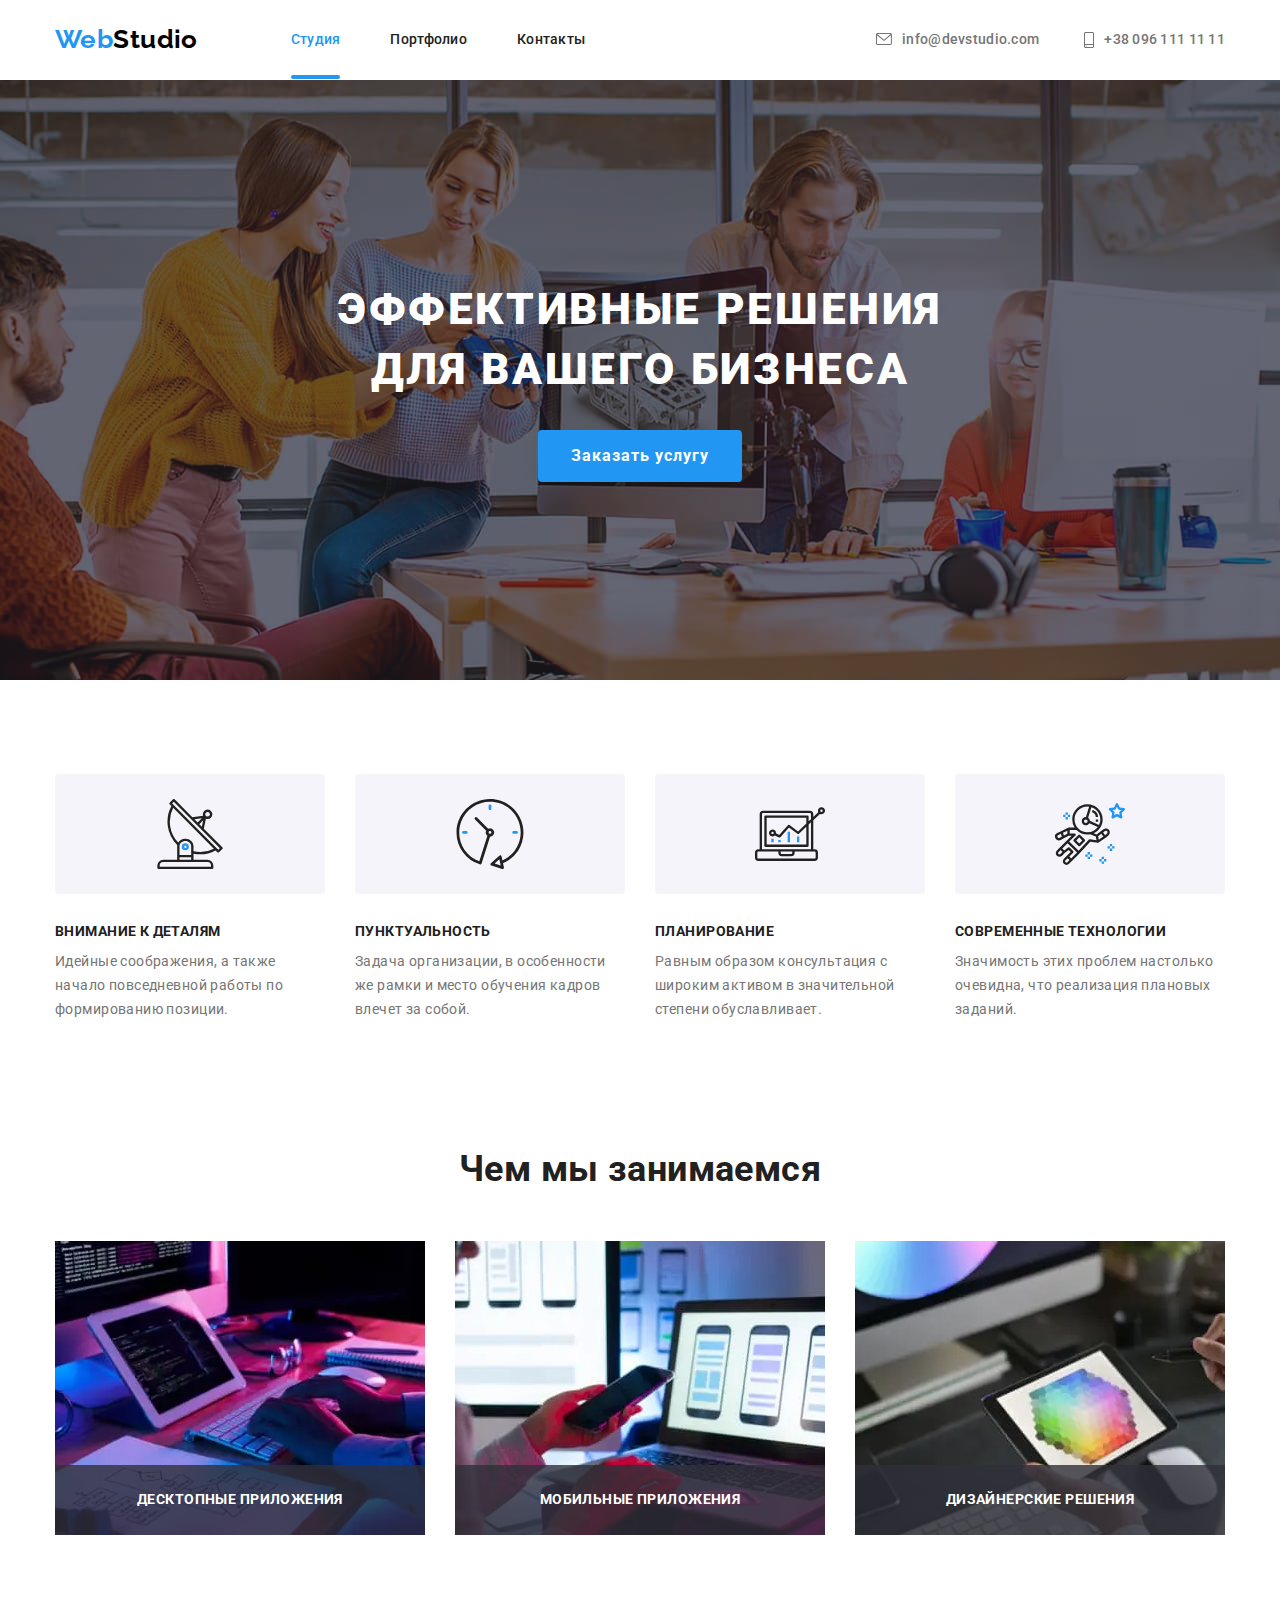
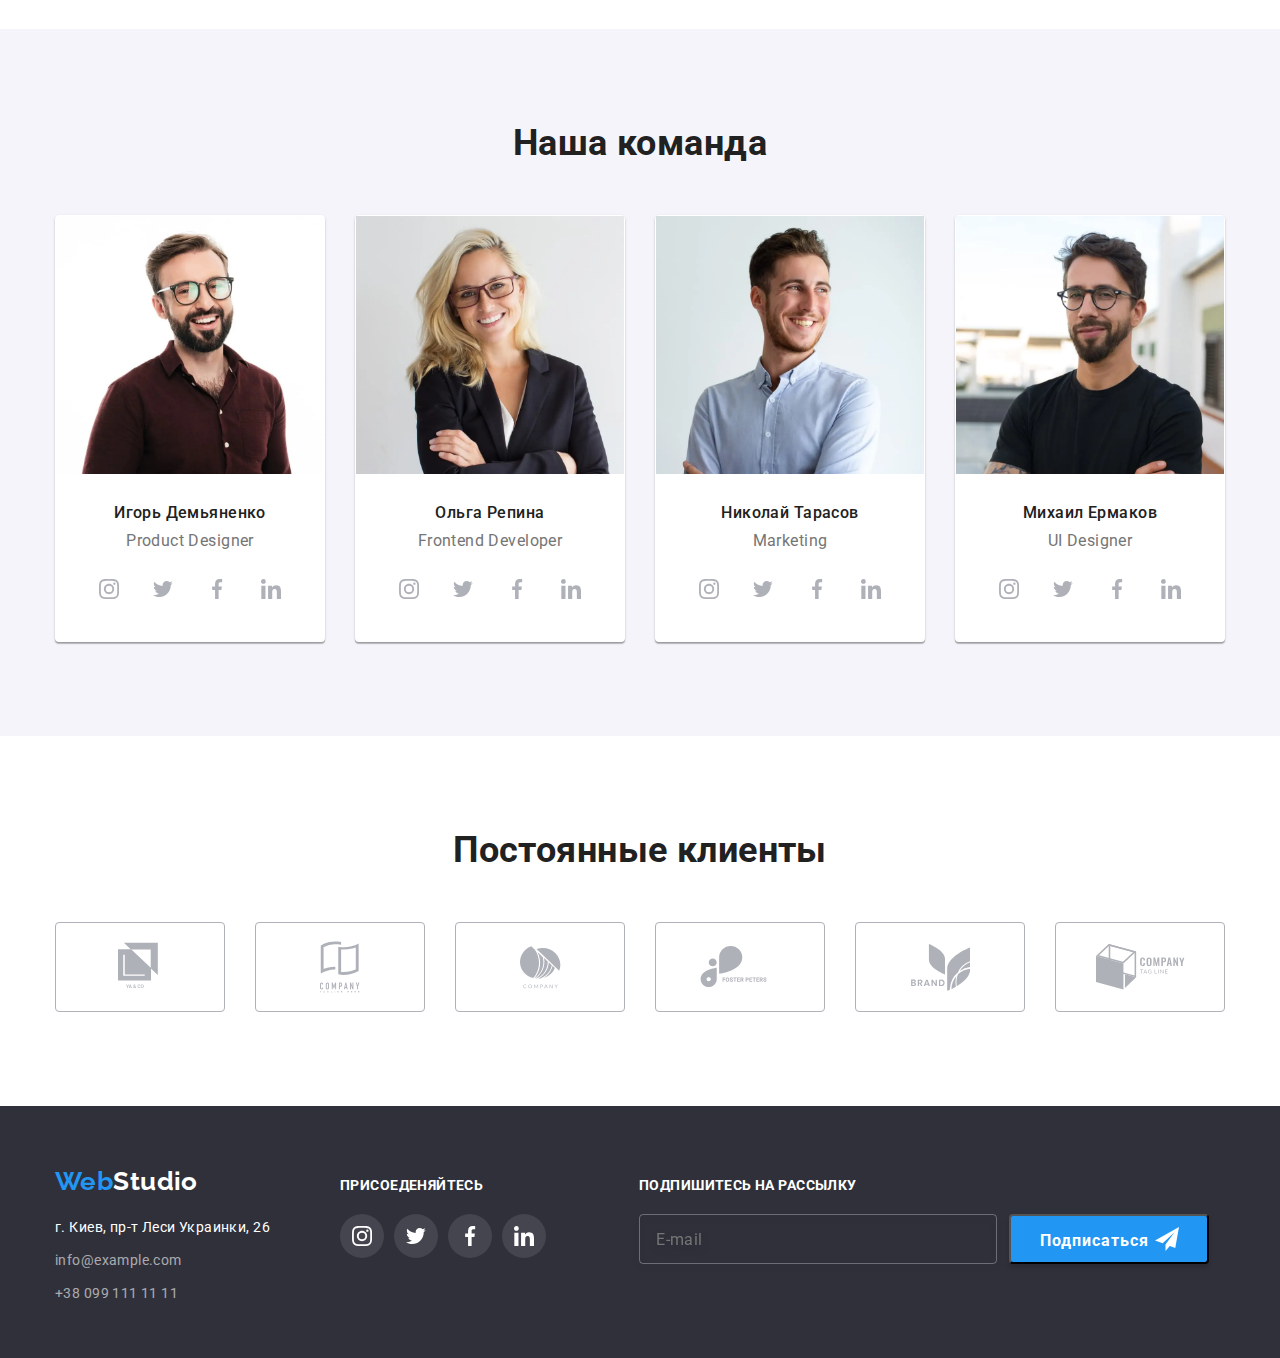
==== commit 94be7cc4: "Очень надеюсь что примут работу" ====
--- a/index.html
+++ b/index.html
@@ -56,7 +56,7 @@
                 </li>
             </ul>
         </div>
-        <div class="mobile-menu container" data-menu>
+        <div class="mobile-menu" data-menu>
             <button class="mobile-menu__btn" type="button" data-menu-close>
                 <svg class="mobile-menu__btn-svg">
                     <use href="./images/sprite-opt.svg#icon-close-mob-menu-btn"></use>
@@ -69,7 +69,7 @@
                     </a>
                 </li>
                 <li class="mobile-menu__navigation-items">
-                    <a href="./portfolio.html" class="mobile-menu__navigation-link ">
+                    <a href="./portfolio.html" class="mobile-menu__navigation-link">
                         Портфолио
                     </a>
                 </li>
--- a/css/main.css
+++ b/css/main.css
@@ -150,6 +150,7 @@
 .social-icons__list {
   display: flex;
   justify-content: space-between;
+  width: 206px;
 }
 
 .social-icons__link {
@@ -188,10 +189,8 @@
 
 .top {
   display: flex;
-}
-
-.current {
-  color: var(--accent-color);
+  min-width: 320px;
+  max-width: 100%;
 }
 
 @media screen and (max-width: 767px) {
@@ -206,7 +205,7 @@
     display: flex;
     align-items: center;
     justify-content: space-between;
-    max-height: 60px;
+    height: 60px;
     padding-top: 16px;
     padding-bottom: 16px;
   }
@@ -232,22 +231,27 @@
     position: fixed;
     width: 100vw;
     height: 100vh;
-    overflow-x: scroll;
+    min-width: 100%;
+    min-height: 100%;
+    z-index: 3;
+    overflow-y: scroll;
     top: 0;
-    left: 50%;
-    transform: translateX(-50%);
+    left: 0;
     transform: scale(0);
-    padding: 48px 40px;
+    padding-top: 3.428em;
+    padding-bottom: 3.428em;
+    padding-left: 2.857em;
+    padding-right: 1.07em;
     background-color: var(--main-bg-color);
-    transition: scale 250ms cubic-bezier(0.4, 0, 0.2, 1);
+    transition: transform 250ms cubic-bezier(0.4, 0, 0.2, 1);
   }
   .mobile-menu.is-open {
-    transform: translateX(-50%) scale(1);
+    transform: scale(1);
   }
   .mobile-menu__btn {
     position: absolute;
     top: 10px;
-    right: 15px;
+    right: 3.125%;
     border: none;
     background-color: transparent;
     fill: var(--main-color);
@@ -259,20 +263,20 @@
     outline: none;
   }
   .mobile-menu__btn-svg {
-    width: 40px;
-    height: 40px;
+    width: 2.87em;
+    height: 2.87em;
+  }
+  .mobile-menu__navigation {
+    margin-bottom: 38vh;
   }
   .mobile-menu__navigation-items:not(:last-child) {
-    margin-bottom: 32px;
-  }
-  .mobile-menu__navigation-items:last-child {
-    margin-bottom: 302px;
+    margin-bottom: 2.285em;
   }
   .mobile-menu__navigation-link {
     color: var(--main-color);
     text-decoration: none;
     font-weight: var(--link-weight);
-    font-size: 40px;
+    font-size: 2.857em;
     line-height: 1.17;
     letter-spacing: 0.02em;
     transition: color 250ms cubic-bezier(0.4, 0, 0.2, 1);
@@ -285,7 +289,7 @@
   .mobile-menu__contact-tel {
     color: var(--accent-color);
     text-decoration: none;
-    font-size: 34px;
+    font-size: 2.42em;
     line-height: 1.17;
     letter-spacing: 0.02em;
   }
@@ -293,20 +297,19 @@
     display: block;
     text-decoration: none;
     color: var(--gray-text);
-    font-size: 24px;
+    font-size: 1.714em;
     line-height: 1.16;
     letter-spacing: 0.02em;
   }
   .mobile-menu__contact-items:first-child {
-    margin-bottom: 32px;
+    margin-bottom: 2.285em;
   }
   .mobile-menu__contact-items:last-child {
-    margin-bottom: 64px;
+    margin-bottom: 4.571em;
   }
   .mobile-menu__soclist {
     display: flex;
     align-items: center;
-    width: 357px;
   }
   .mobile-menu__soclist-items {
     display: flex;
@@ -315,18 +318,28 @@
   .mobile-menu__soclist-items:not(:last-child)::after {
     display: block;
     content: "";
-    width: 22px;
+    width: 1.571em;
     height: 0;
-    padding-right: 10px;
+    padding-right: 0.714em;
     border: 1px solid rgba(33, 33, 33, 0.2);
     transform: rotate(90deg);
   }
   .mobile-menu__soclink {
     text-decoration: none;
     color: var(--accent-color);
-    font-size: 18px;
+    font-size: 1.285em;
+    font-weight: 500;
     line-height: 1.22;
     letter-spacing: 0.02em;
+  }
+}
+
+@media screen and (max-width: 402px) {
+  .mobile-menu__soclink {
+    font-size: 0.9em;
+  }
+  .mobile-menu__contact-tel {
+    font-size: 1.9em;
   }
 }
 
@@ -516,6 +529,10 @@
   }
 }
 
+.current {
+  color: var(--accent-color);
+}
+
 .hero {
   background-color: var(--hero-bgc);
   width: 100%;
@@ -555,6 +572,7 @@
   .hero {
     padding-top: 118px;
     padding-bottom: 118px;
+    height: 400px;
   }
   .hero__bg-img {
     background-image: linear-gradient(to right, rgba(47, 48, 58, 0.4), rgba(47, 48, 58, 0.4)), url("../images/mobile-img/hero-mob-fone@1x.jpg");
@@ -629,7 +647,6 @@
   display: flex;
   justify-content: center;
   align-items: center;
-  width: 450px;
   height: 120px;
   background-color: var(--ourcomand-bgc);
   border-radius: 4px;
@@ -806,7 +823,7 @@
   background-color: var(--ourcomand-bgc);
   padding-top: 60px;
   padding-bottom: 60px;
-  width: 480px;
+  width: 100%;
   margin-left: auto;
   margin-right: auto;
 }
@@ -825,8 +842,8 @@
 }
 
 .ourcomand__items {
-  max-width: 450px;
-  max-height: 622px;
+  width: 100%;
+  height: 100%;
   outline: 1px solid transparent;
   border-radius: 4px;
   box-shadow: 0px 1px 3px rgba(0, 0, 0, 0.12), 0px 1px 1px rgba(0, 0, 0, 0.14), 0px 2px 1px rgba(0, 0, 0, 0.2);
@@ -837,17 +854,12 @@
   margin-bottom: 30px;
 }
 
-.ourcomand__img {
-  width: 450px;
-  height: 460px;
-}
-
 .ourcomand__alltext {
-  text-align: center;
+  display: flex;
+  flex-direction: column;
+  align-items: center;
   padding-bottom: 24px;
   padding-top: 30px;
-  padding-right: 122px;
-  padding-left: 122px;
 }
 
 .ourcomand__name {
@@ -866,9 +878,6 @@
 }
 
 @media screen and (min-width: 768px) {
-  .ourcomand {
-    width: 768px;
-  }
   .ourcomand__title {
     font-weight: var(--bold-weight);
     text-align: center;
@@ -973,6 +982,7 @@
 .client {
   padding-top: 60px;
   padding-bottom: 60px;
+  text-align: center;
 }
 
 .client__title {
@@ -980,22 +990,28 @@
   font-weight: var(--bold-weight);
   font-size: 28px;
   line-height: 1.17;
-  text-align: center;
   margin-bottom: 30px;
 }
 
 .client__list {
   display: flex;
   flex-wrap: wrap;
-  justify-content: space-between;
+  justify-content: center;
+  margin: -15px;
+}
+
+.client__list-items {
+  width: 210px;
+  height: 90px;
+  margin: 15px;
 }
 
 .client__link {
   display: flex;
   justify-content: center;
   align-items: center;
-  width: 210px;
-  height: 90px;
+  width: 100%;
+  height: 100%;
   border: 1px solid #afb1b8;
   border-radius: 4px;
   transition-property: border;
@@ -1050,13 +1066,7 @@
   fill: var(--accent-color);
 }
 
-@media screen and (max-width: 449px) {
-  .client__list-items:not(:last-child) {
-    margin-bottom: 30px;
-  }
-}
-
-@media screen and (max-width: 767px) {
+@media screen and (min-width: 480px) and (max-width: 767px) {
   .client__list-items:not(:nth-last-child(-n + 2)) {
     margin-bottom: 30px;
   }
@@ -1089,6 +1099,7 @@
   }
   .client__list {
     display: flex;
+    flex-wrap: nowrap;
   }
   .client__list-items:not(:nth-last-child(-n + 3)) {
     margin-bottom: 0px;
@@ -1113,7 +1124,6 @@
 /* ========================================footer =========================================*/
 .footer {
   background-color: var(--footer-bgc);
-  min-width: 480px;
   width: 100%;
   margin-right: auto;
   margin-left: auto;
@@ -1204,6 +1214,89 @@
     height: 80px;
     margin-top: 60px;
     margin-bottom: 60px;
+  }
+  .footer__form {
+    width: 100%;
+  }
+  .footer__feedback {
+    display: flex;
+    flex-direction: column;
+    align-items: center;
+  }
+  .footer__feedback-input {
+    font-family: Roboto, sans-serif;
+    font-style: normal;
+    font-weight: var(--normal-weight);
+    font-size: 16px;
+    line-height: 1.25;
+    letter-spacing: 0.03em;
+    color: rgba(255, 255, 255, 0.6);
+    background-color: transparent;
+    padding-left: 16px;
+    padding-top: 15px;
+    padding-bottom: 15px;
+    width: 100%;
+    height: 50px;
+    margin-bottom: 20px;
+    border: 1px solid rgba(255, 255, 255, 0.3);
+    box-sizing: border-box;
+    filter: drop-shadow(0px 4px 4px rgba(0, 0, 0, 0.15));
+    border-radius: 4px;
+    transition: border 250ms cubic-bezier(0.4, 0, 0.2, 1);
+  }
+  .footer__feedback-input:focus, .footer__feedback-input:hover {
+    border: 1px solid var(--accent-color);
+    outline: transparent;
+  }
+  .footer__feedback-btn {
+    display: flex;
+    justify-content: space-between;
+    padding-top: 10px;
+    padding-bottom: 10px;
+    padding-left: 29px;
+    padding-right: 28px;
+    height: 50px;
+    font-family: Roboto, sans-serif;
+    font-style: normal;
+    font-weight: var(--bold-weight);
+    font-size: 16px;
+    line-height: 1.87;
+    letter-spacing: 0.06em;
+    color: var(--white-text);
+    background-color: var(--button-bgc);
+    box-shadow: 0px 4px 4px rgba(0, 0, 0, 0.15);
+    border-radius: 4px;
+    cursor: pointer;
+  }
+  .footer__feedback-icon {
+    align-self: center;
+    width: 24px;
+    height: 24px;
+  }
+}
+
+@media screen and (min-width: 768px) and (max-width: 1199px) {
+  .footer {
+    height: 463px;
+  }
+  .footer--double-box {
+    flex-wrap: wrap;
+  }
+  .footer .footer__contact-info {
+    width: 294px;
+    text-align: center;
+    margin-right: 165px;
+    margin-bottom: 60px;
+  }
+  .conection__box {
+    width: 206px;
+    height: 80px;
+    text-align: center;
+  }
+  .footer__form {
+    text-align: center;
+    padding-left: 166px;
+    padding-right: 152px;
   }
   .footer__feedback {
     display: flex;
@@ -1263,87 +1356,6 @@
   }
 }
 
-@media screen and (min-width: 768px) and (max-width: 1199px) {
-  .footer {
-    height: 463px;
-  }
-  .footer--double-box {
-    flex-wrap: wrap;
-  }
-  .footer .footer__contact-info {
-    width: 294px;
-    text-align: center;
-    margin-right: 165px;
-    margin-bottom: 60px;
-  }
-  .conection__box {
-    width: 206px;
-    height: 80px;
-    text-align: center;
-  }
-  .footer__form {
-    text-align: center;
-    padding-left: 166px;
-    padding-right: 152px;
-  }
-  .footer__feedback {
-    display: flex;
-    flex-direction: column;
-    align-items: center;
-  }
-  .footer__feedback-input {
-    font-family: Roboto, sans-serif;
-    font-style: normal;
-    font-weight: var(--normal-weight);
-    font-size: 16px;
-    line-height: 1.25;
-    letter-spacing: 0.03em;
-    color: rgba(255, 255, 255, 0.6);
-    background-color: transparent;
-    padding-left: 16px;
-    padding-top: 15px;
-    padding-bottom: 15px;
-    width: 450px;
-    height: 50px;
-    margin-bottom: 20px;
-    border: 1px solid rgba(255, 255, 255, 0.3);
-    box-sizing: border-box;
-    filter: drop-shadow(0px 4px 4px rgba(0, 0, 0, 0.15));
-    border-radius: 4px;
-    transition: border 250ms cubic-bezier(0.4, 0, 0.2, 1);
-  }
-  .footer__feedback-input:focus, .footer__feedback-input:hover {
-    border: 1px solid var(--accent-color);
-    outline: transparent;
-  }
-  .footer__feedback-btn {
-    display: flex;
-    justify-content: space-between;
-    padding-top: 10px;
-    padding-bottom: 10px;
-    padding-left: 29px;
-    padding-right: 28px;
-    width: 200px;
-    height: 50px;
-    font-family: Roboto, sans-serif;
-    font-style: normal;
-    font-weight: var(--bold-weight);
-    font-size: 16px;
-    line-height: 1.87;
-    letter-spacing: 0.06em;
-    color: var(--white-text);
-    background-color: var(--button-bgc);
-    box-shadow: 0px 4px 4px rgba(0, 0, 0, 0.15);
-    border-radius: 4px;
-    cursor: pointer;
-  }
-  .footer__feedback-icon {
-    align-self: center;
-    width: 24px;
-    height: 24px;
-  }
-}
-
 @media screen and (min-width: 1200px) {
   .footer {
     background-color: var(--footer-bgc);
@@ -1462,90 +1474,6 @@
   }
 }
 
-/* ==================footer-form================================= */
-/*.footer__form {
-    display: flex;
-    flex-direction: column;
-    margin-left: 93px;
-    width: 570px;
-    height: 86px;
-  }
-  .footer__form-text {
-    display: block;
-    margin-bottom: 20px;
-
-    font-style: normal;
-    line-height: 1.14;
-    text-transform: uppercase;
-    color: var(--white-text);
-  }
-
-  .footer__feedback {
-    display: flex;
-    justify-content: space-between;
-  }
-  .footer__feedback-input {
-    font-family: Roboto, sans-serif;
-    font-style: normal;
-    font-weight: var(--normal-weight);
-    font-size: 16px;
-    line-height: 1.25;
-    letter-spacing: 0.03em;
-    color: rgba(255, 255, 255, 0.6);
-    background-color: transparent;
-
-    padding-left: 16px;
-    padding-top: 15px;
-    padding-bottom: 15px;
-
-    width: 358px;
-    height: 50px;
-
-    border: 1px solid rgba(255, 255, 255, 0.3);
-    box-sizing: border-box;
-    filter: drop-shadow(0px 4px 4px rgba(0, 0, 0, 0.15));
-    border-radius: 4px;
-    transition: border 250ms cubic-bezier(0.4, 0, 0.2, 1);
-
-    &:focus,
-    &:hover {
-      border: 1px solid var(--accent-color);
-      outline: transparent;
-    }
-  }
-
-  .footer__feedback-btn {
-    display: flex;
-    justify-content: space-between;
-
-    padding-top: 10px;
-    padding-bottom: 10px;
-    padding-left: 29px;
-    padding-right: 28px;
-
-    width: 200px;
-    height: 50px;
-
-    font-family: Roboto, sans-serif;
-    font-style: normal;
-    font-weight: var(--bold-weight);
-    font-size: 16px;
-    line-height: 1.87;
-    letter-spacing: 0.06em;
-    color: var(--white-text);
-    background-color: var(--button-bgc);
-    box-shadow: 0px 4px 4px rgba(0, 0, 0, 0.15);
-    border-radius: 4px;
-
-    cursor: pointer;
-  }
-  .footer__feedback-icon {
-    align-self: center;
-    width: 24px;
-    height: 24px;
-  }
-}
-*/
 /* ======================Модальное окно====================== */
 .backdrop {
   position: fixed;
